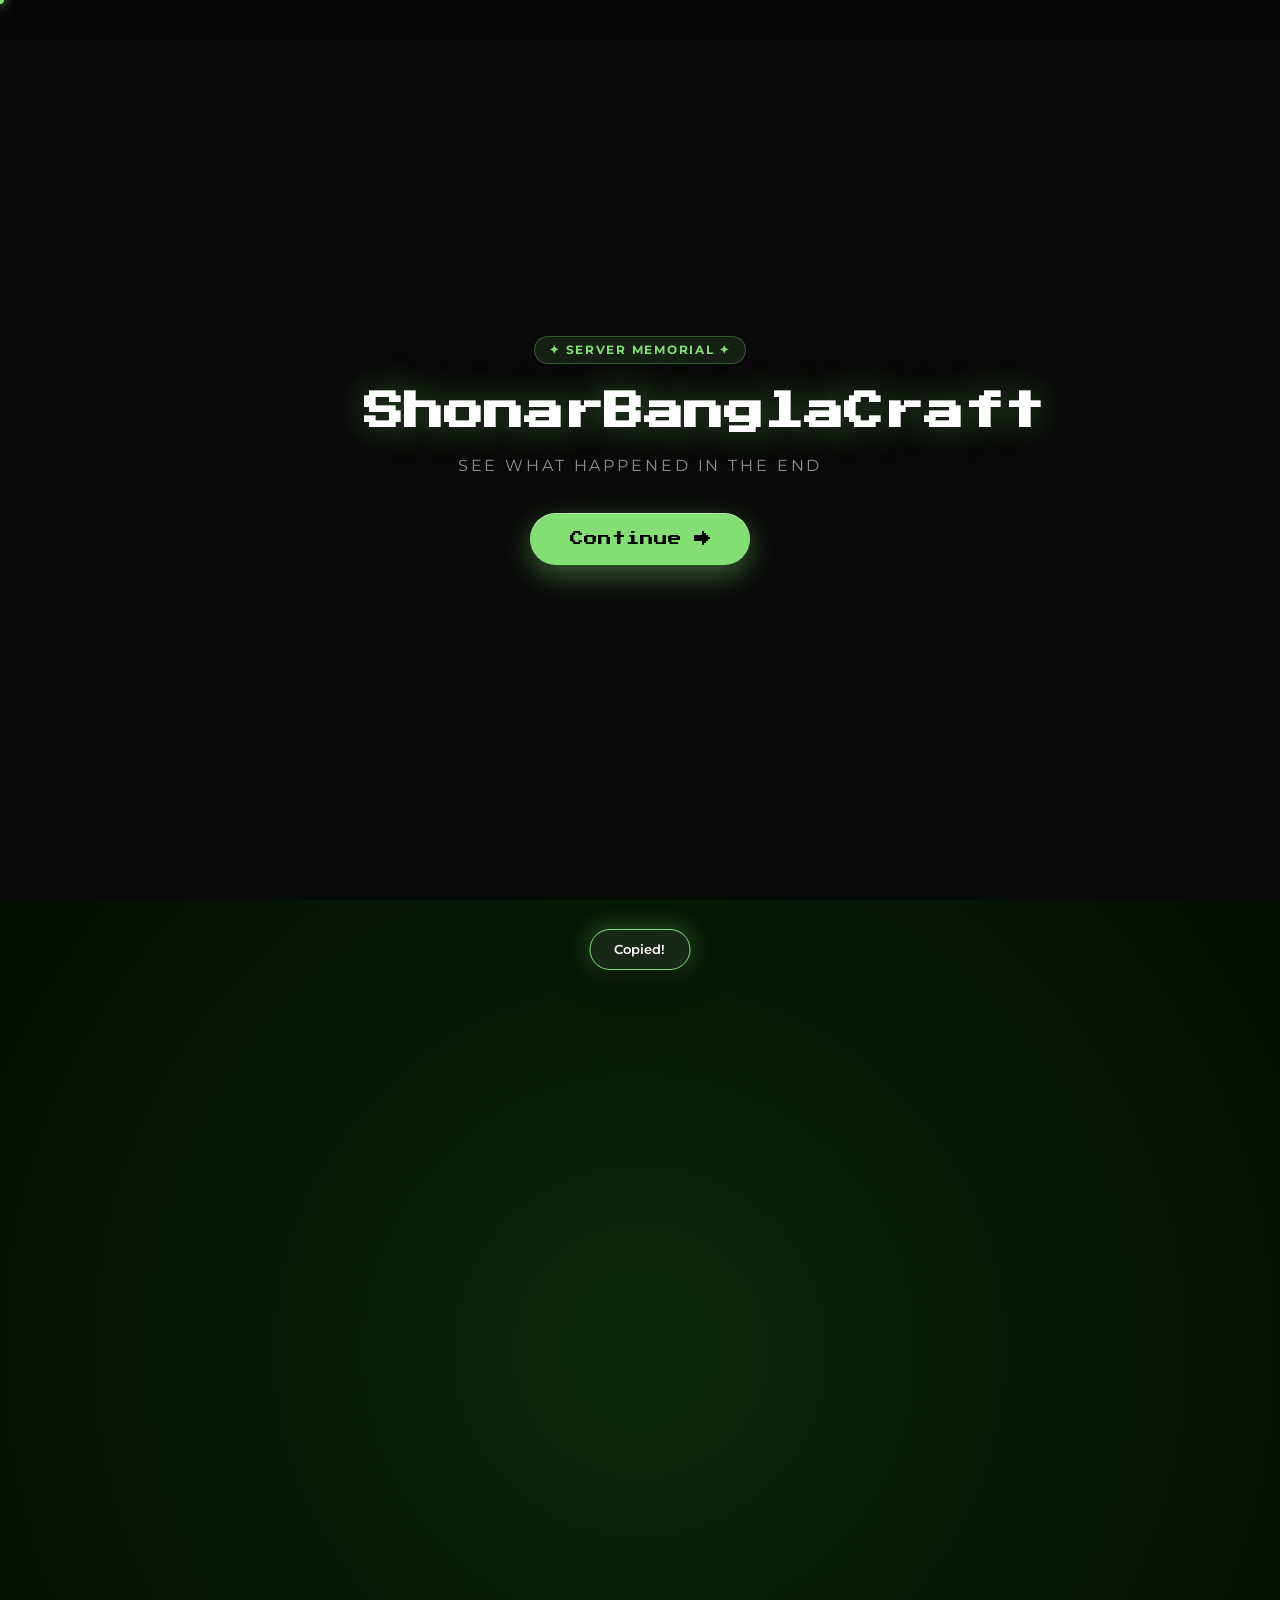
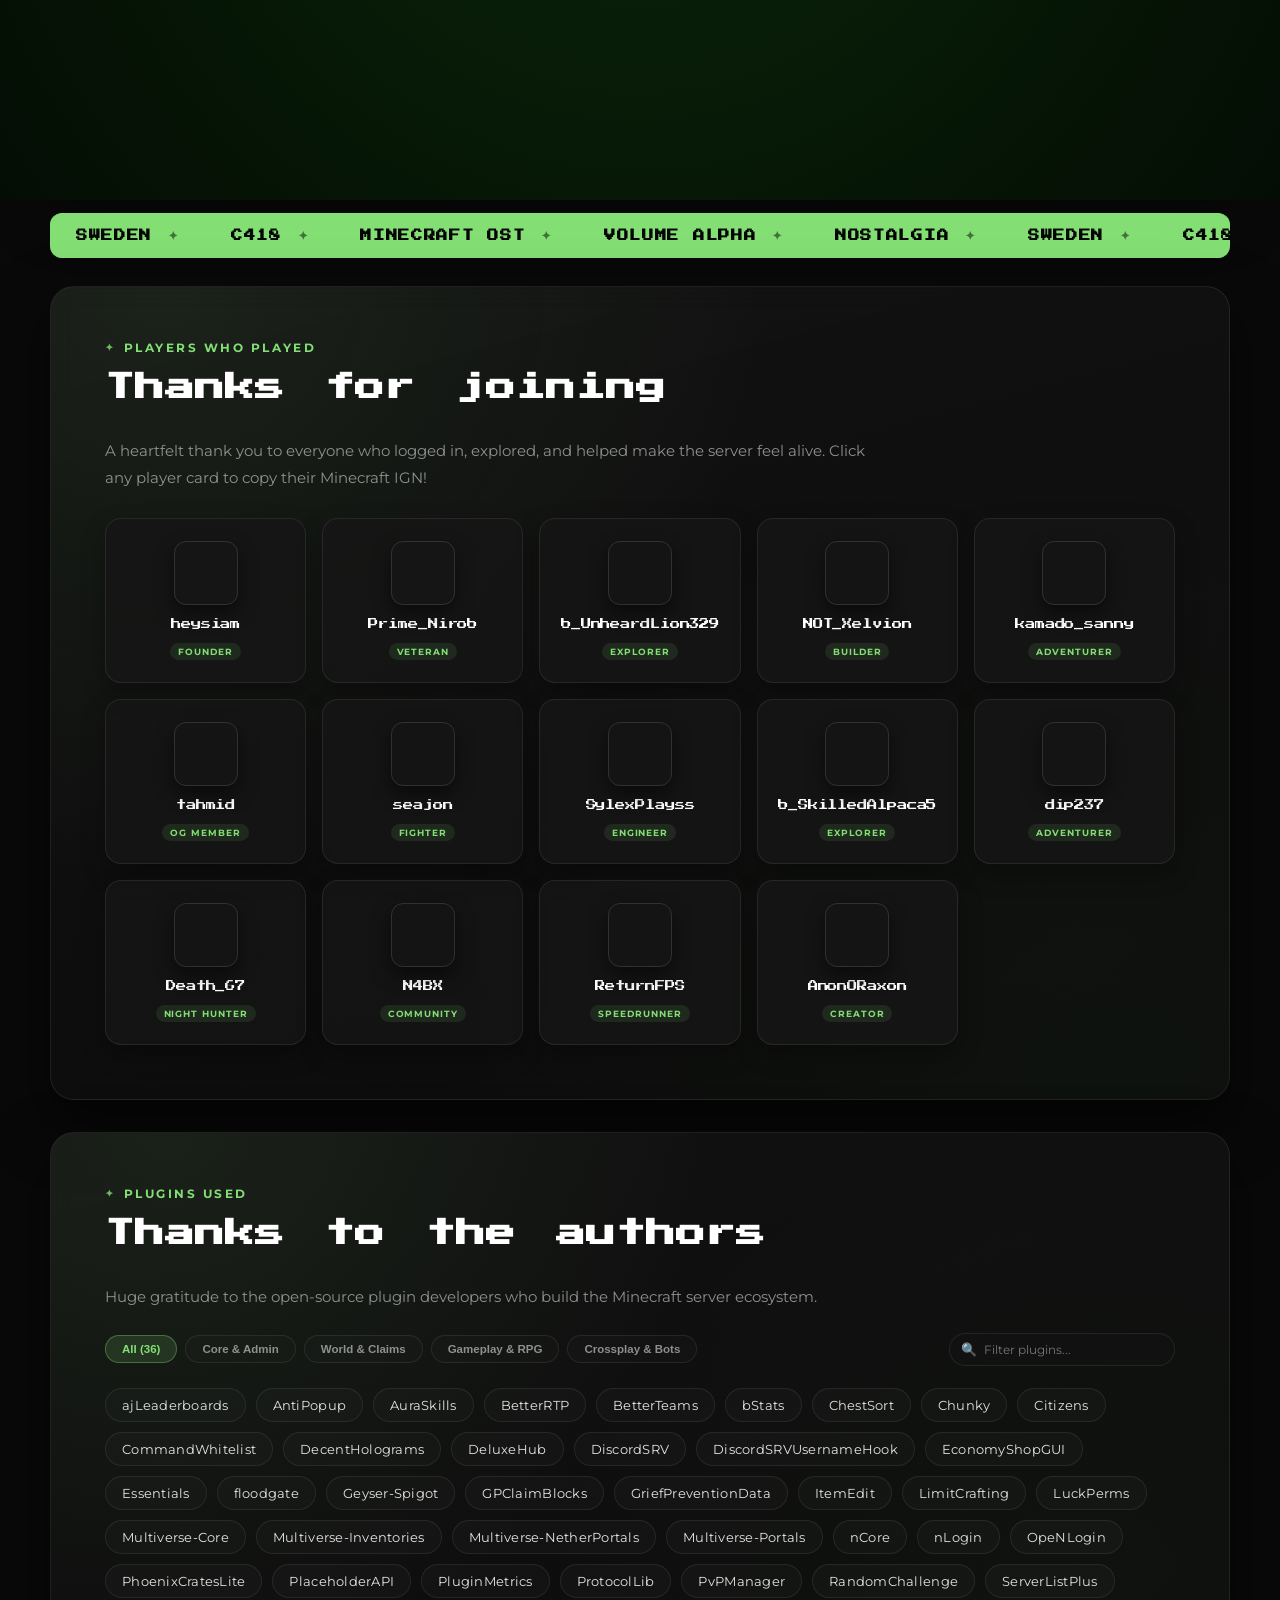
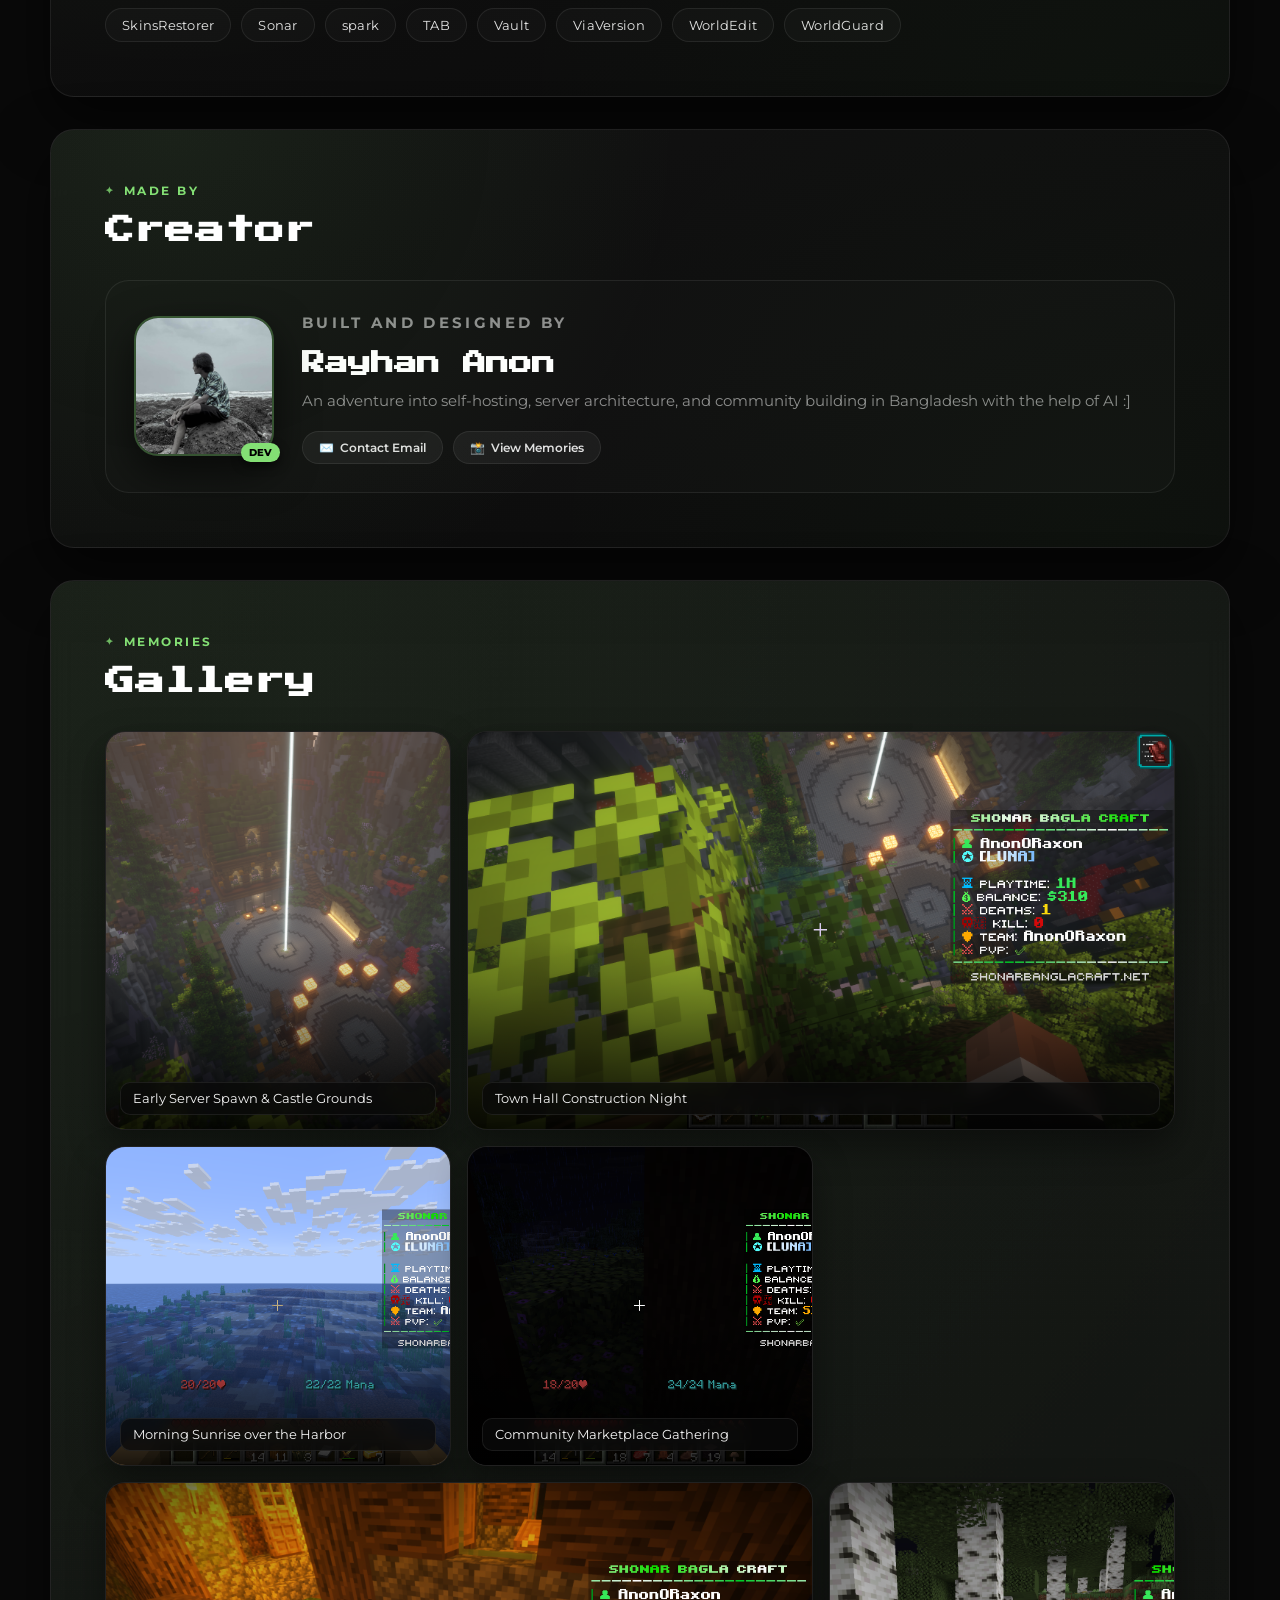
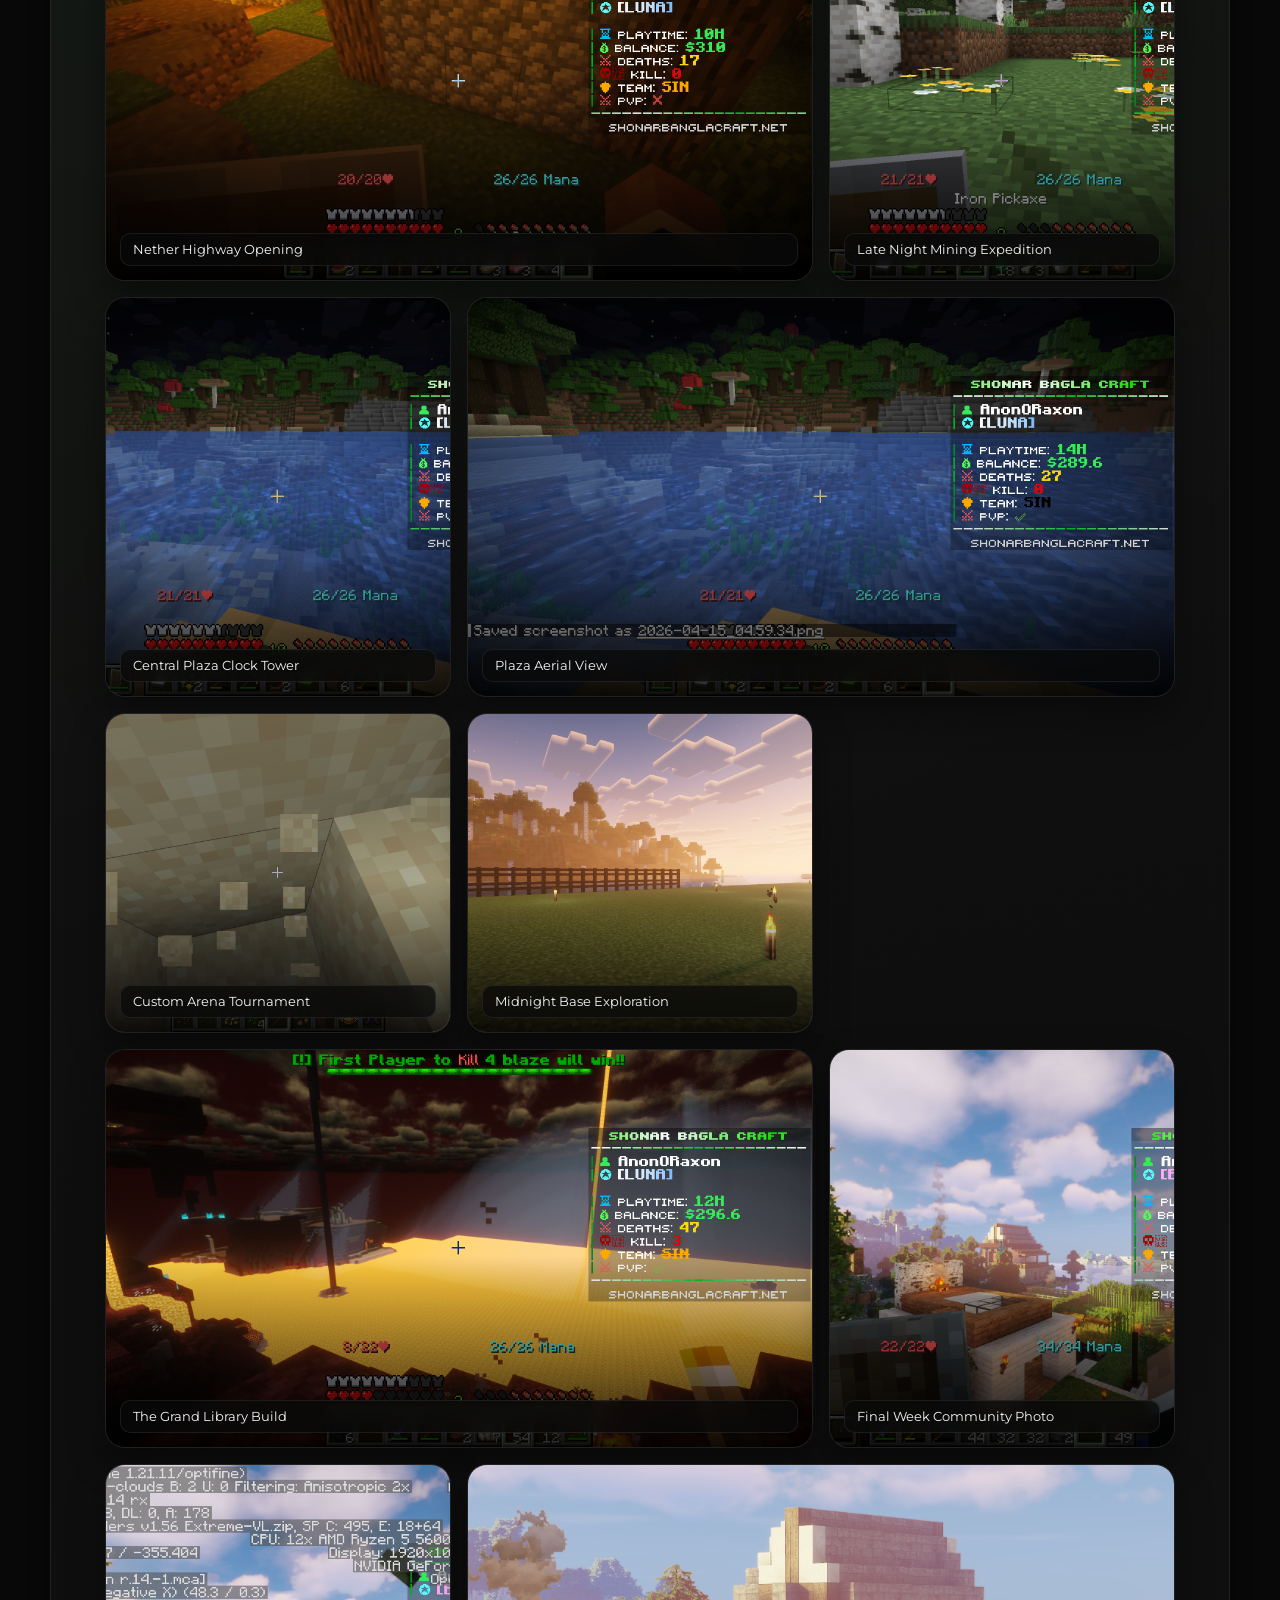
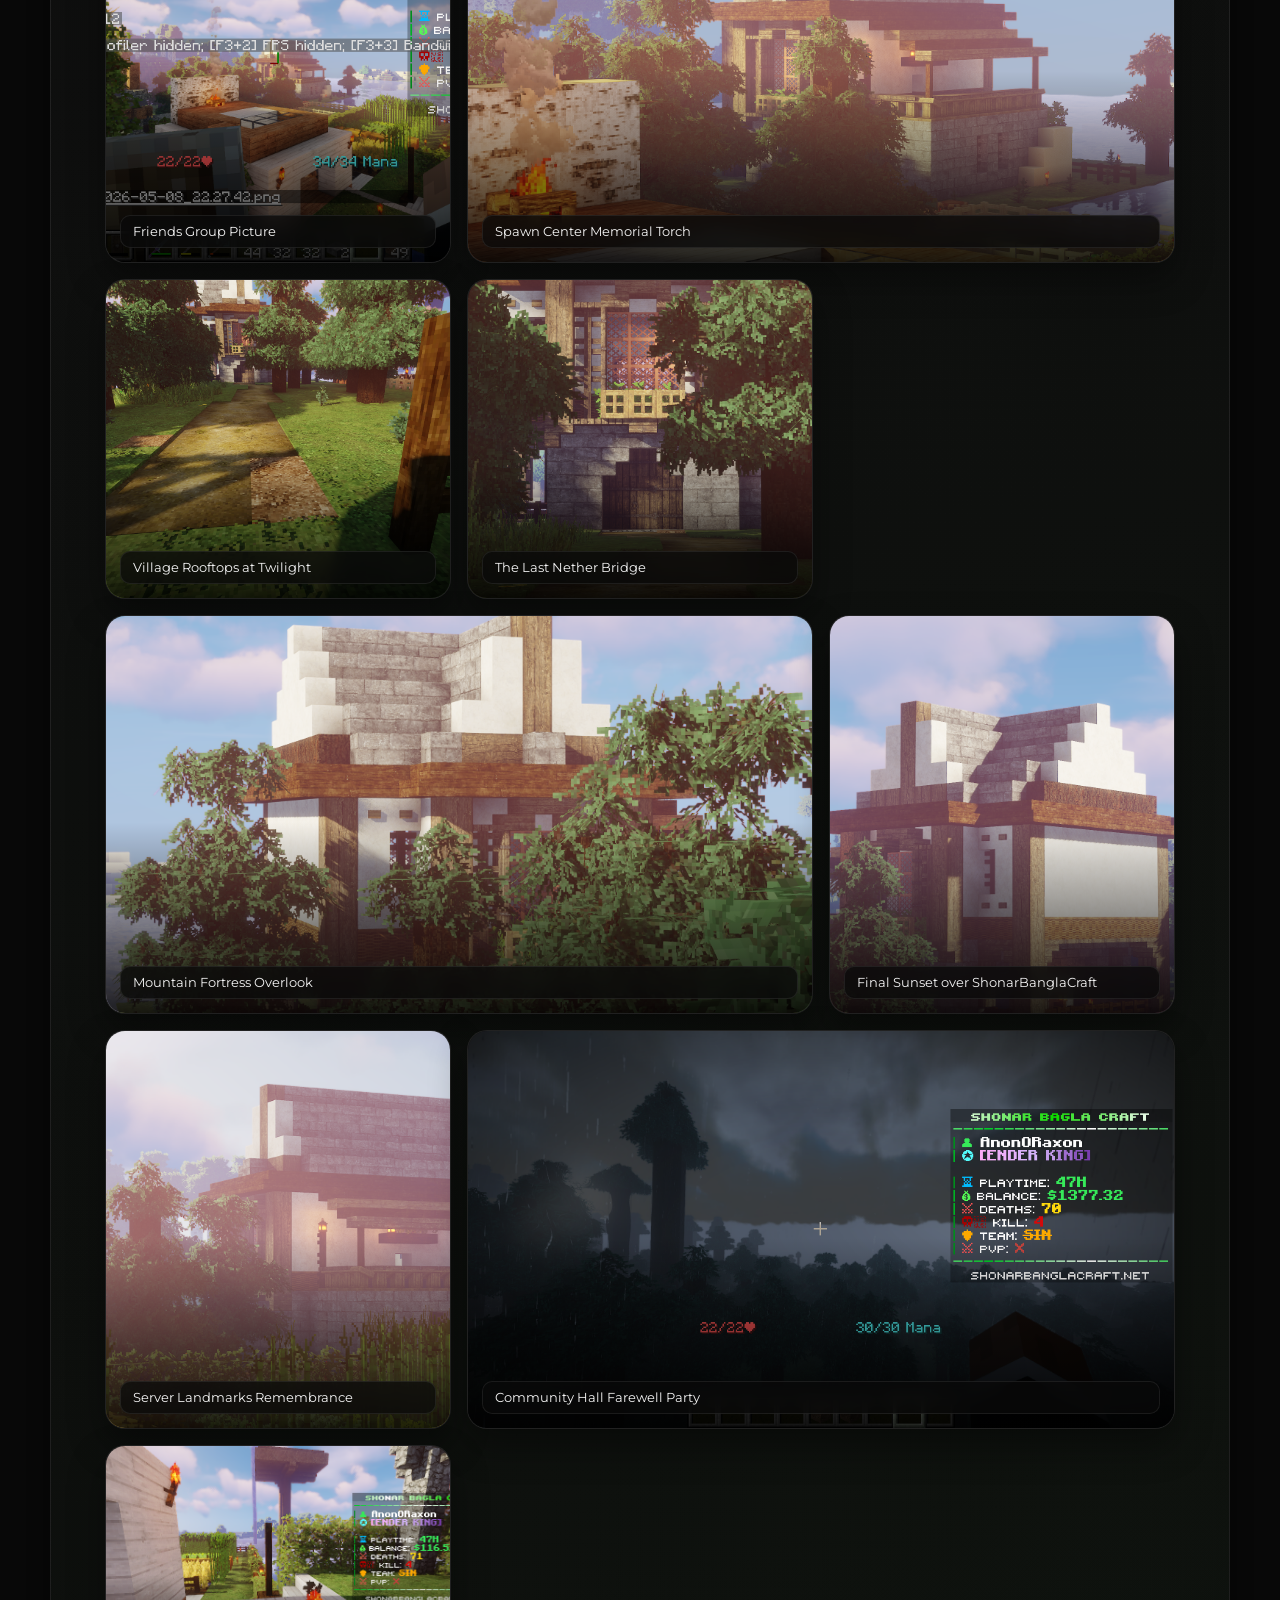
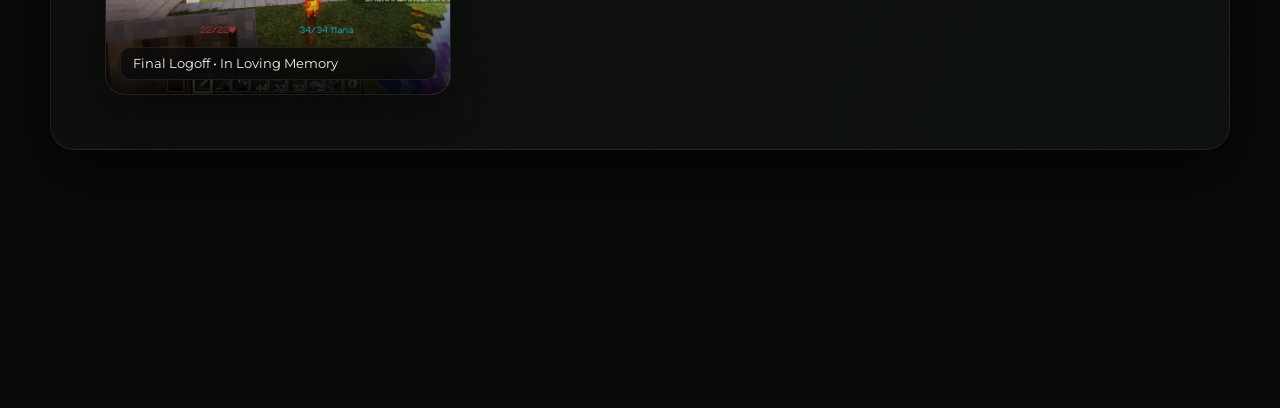
==== index.html @ da2fed81 "Add files via upload" ====
<!DOCTYPE html>
<html lang="en">

<head>
  <meta charset="UTF-8" />
  <meta name="viewport" content="width=device-width, initial-scale=1.0, viewport-fit=cover" />
  <meta name="description"
    content="ShonarBanglaCraft is a Minecraft server closing memorial page from Bangladesh, sharing the final note, community thanks, player roster, and server highlights." />
  <meta name="keywords"
    content="ShonarBanglaCraft, Minecraft server, Bangladesh, closing page, server note, Minecraft community, Minecraft Bangladesh, SBC" />
  <meta name="author" content="ShonarBanglaCraft" />
  <meta name="robots" content="index,follow,max-image-preview:large" />
  <meta name="application-name" content="ShonarBanglaCraft" />
  <meta name="apple-mobile-web-app-title" content="ShonarBanglaCraft" />
  <meta name="apple-mobile-web-app-capable" content="yes" />
  <meta name="apple-mobile-web-app-status-bar-style" content="black-translucent" />
  <meta name="theme-color" content="#090909" />
  <link rel="canonical" href="https://shonarbanglacraft.net/" />
  <link rel="icon" type="image/png" href="iamges/logo.png" />
  <link rel="apple-touch-icon" href="iamges/logo.png" />
  <meta property="og:locale" content="en_US" />
  <meta property="og:type" content="website" />
  <meta property="og:site_name" content="ShonarBanglaCraft" />
  <meta property="og:title" content="ShonarBanglaCraft | Server Closing Note" />
  <meta property="og:description"
    content="ShonarBanglaCraft is a Minecraft server closing memorial page from Bangladesh, sharing the final note, community thanks, and server highlights." />
  <meta property="og:url" content="https://shonarbanglacraft.net/" />
  <meta property="og:image" content="https://shonarbanglacraft.net/iamges/logo.png" />
  <meta property="og:image:alt" content="ShonarBanglaCraft logo" />
  <meta name="twitter:card" content="summary_large_image" />
  <meta name="twitter:title" content="ShonarBanglaCraft | Server Closing Note" />
  <meta name="twitter:description"
    content="ShonarBanglaCraft is a Minecraft server closing memorial page from Bangladesh, sharing the final note, community thanks, and server highlights." />
  <meta name="twitter:image" content="https://shonarbanglacraft.net/iamges/logo.png" />
  <title>ShonarBanglaCraft | Server Closing Note</title>

  <!-- Preconnect & Fonts -->
  <link rel="preconnect" href="https://fonts.googleapis.com" />
  <link rel="preconnect" href="https://fonts.gstatic.com" crossorigin />
  <link
    href="https://fonts.googleapis.com/css2?family=Montserrat:wght@400;500;600;700;800;900&family=Press+Start+2P&display=swap"
    rel="stylesheet" />

  <script type="application/ld+json">
    {
      "@context": "https://schema.org",
      "@type": "WebSite",
      "name": "ShonarBanglaCraft",
      "url": "https://shonarbanglacraft.net/",
      "description": "ShonarBanglaCraft is a Minecraft server closing page from Bangladesh, sharing the final note, community thanks, and server highlights.",
      "image": "https://shonarbanglacraft.net/iamges/logo.png",
      "publisher": {
        "@type": "Organization",
        "name": "ShonarBanglaCraft",
        "logo": {
          "@type": "ImageObject",
          "url": "https://shonarbanglacraft.net/iamges/logo.png"
        }
      }
    }
  </script>

  <style>
    /* ─── RESET & CSS VARIABLES ─────────────────────────── */
    *,
    *::before,
    *::after {
      box-sizing: border-box;
      margin: 0;
      padding: 0;
    }

    :root {
      --bg: #090909;
      --bg-alt: #0e0e0e;
      --panel: rgba(18, 18, 18, 0.88);
      --panel-hover: rgba(25, 25, 25, 0.94);
      --text: #f3f3f3;
      --text-dim: #cfcfcf;
      --muted: #8e8e8e;
      --accent: #83df74;
      --accent-dim: rgba(131, 223, 116, 0.15);
      --accent2: #53b84a;
      --accent-glow: rgba(131, 223, 116, 0.35);
      --warm: #f8c94a;
      --warm-glow: rgba(248, 201, 74, 0.25);
      --line: rgba(255, 255, 255, 0.08);
      --line-strong: rgba(131, 223, 116, 0.25);
      --shadow: 0 24px 60px rgba(0, 0, 0, 0.55);
      --shadow-glow: 0 0 35px rgba(131, 223, 116, 0.15);
      --radius-lg: 24px;
      --radius-md: 16px;
      --radius-sm: 10px;
    }

    html {
      scroll-behavior: smooth;
      -webkit-text-size-adjust: 100%;
      background: var(--bg);
      color: var(--text);
    }

    body {
      background: var(--bg);
      color: var(--text);
      font-family: "Montserrat", sans-serif;
      overflow-x: hidden;
      min-height: 100vh;
      min-height: 100dvh;
      -webkit-font-smoothing: antialiased;
      -moz-osx-font-smoothing: grayscale;
    }

    /* Hide standard scrollbars for a clean gaming UI */
    ::-webkit-scrollbar {
      width: 6px;
      height: 6px;
    }

    ::-webkit-scrollbar-track {
      background: #090909;
    }

    ::-webkit-scrollbar-thumb {
      background: rgba(131, 223, 116, 0.25);
      border-radius: 999px;
    }

    ::-webkit-scrollbar-thumb:hover {
      background: var(--accent);
    }

    @media (pointer: fine) {
      body {
        cursor: none;
      }
    }

    /* ─── CUSTOM MOUSE CURSOR ────────────────────────────── */
    #cursor,
    #cursor-ring {
      position: fixed;
      pointer-events: none;
      z-index: 99999;
      transform: translate(-50%, -50%);
      transition: width 0.2s cubic-bezier(0.16, 1, 0.3, 1), height 0.2s cubic-bezier(0.16, 1, 0.3, 1), border-color 0.2s ease, background 0.2s ease;
    }

    #cursor {
      width: 8px;
      height: 8px;
      background: var(--accent);
      border-radius: 50%;
      box-shadow: 0 0 12px var(--accent);
    }

    #cursor-ring {
      width: 32px;
      height: 32px;
      border: 1.5px solid rgba(131, 223, 116, 0.6);
      border-radius: 50%;
      background: rgba(131, 223, 116, 0.04);
    }

    @media (pointer: coarse),
    (hover: none) {

      #cursor,
      #cursor-ring {
        display: none !important;
      }

      body {
        cursor: auto !important;
      }
    }

    /* ─── INSTAGRAM / IN-APP BROWSER ALERT TOAST ──────────── */
    .iab-banner {
      position: fixed;
      top: 0;
      left: 0;
      right: 0;
      z-index: 10000;
      background: linear-gradient(90deg, rgba(20, 20, 20, 0.98), rgba(28, 40, 26, 0.98));
      border-bottom: 1px solid rgba(131, 223, 116, 0.3);
      padding: 10px 16px;
      display: flex;
      align-items: center;
      justify-content: space-between;
      gap: 12px;
      font-size: 0.78rem;
      color: #e5e5e5;
      box-shadow: 0 8px 24px rgba(0, 0, 0, 0.6);
      backdrop-filter: blur(12px);
      -webkit-backdrop-filter: blur(12px);
      transform: translateY(-100%);
      transition: transform 0.4s cubic-bezier(0.16, 1, 0.3, 1);
    }

    .iab-banner.is-active {
      transform: translateY(0);
    }

    .iab-text {
      display: flex;
      align-items: center;
      gap: 8px;
      line-height: 1.35;
    }

    .iab-text strong {
      color: var(--accent);
    }

    .iab-close {
      background: rgba(255, 255, 255, 0.1);
      border: none;
      color: #fff;
      font-size: 0.9rem;
      width: 26px;
      height: 26px;
      border-radius: 50%;
      cursor: pointer;
      display: flex;
      align-items: center;
      justify-content: center;
      flex-shrink: 0;
      transition: background 0.2s ease;
    }

    .iab-close:hover {
      background: rgba(131, 223, 116, 0.3);
      color: var(--accent);
    }

    /* ─── ENTER SCREEN ──────────────────────────────────── */
    .enter-screen {
      position: fixed;
      inset: 0;
      z-index: 9990;
      background: #090909;
      display: flex;
      align-items: center;
      justify-content: center;
      transition: opacity 0.6s cubic-bezier(0.16, 1, 0.3, 1), visibility 0.6s ease;
      touch-action: pan-y;
    }

    .enter-screen.hidden {
      opacity: 0;
      visibility: hidden;
      pointer-events: none;
    }

    .enter-content {
      text-align: center;
      padding: 24px;
      max-width: 600px;
      animation: floatEnter 6s ease-in-out infinite;
    }

    @keyframes floatEnter {

      0%,
      100% {
        transform: translateY(0);
      }

      50% {
        transform: translateY(-10px);
      }
    }

    .enter-badge {
      display: inline-flex;
      align-items: center;
      gap: 8px;
      padding: 6px 14px;
      border-radius: 999px;
      background: rgba(131, 223, 116, 0.1);
      border: 1px solid rgba(131, 223, 116, 0.3);
      color: var(--accent);
      font-size: 0.72rem;
      font-weight: 700;
      letter-spacing: 0.15em;
      text-transform: uppercase;
      margin-bottom: 20px;
    }

    .enter-title {
      font-family: "Press Start 2P", monospace;
      font-size: clamp(1.3rem, 4vw, 2.5rem);
      color: #fff;
      margin-bottom: 16px;
      text-shadow: 0 0 35px rgba(131, 223, 116, 0.4);
      line-height: 1.4;
    }

    .enter-subtitle {
      font-size: clamp(0.85rem, 2vw, 1rem);
      letter-spacing: 0.18em;
      text-transform: uppercase;
      color: var(--muted);
      margin-bottom: 38px;
    }

    .enter-btn {
      display: inline-flex;
      align-items: center;
      justify-content: center;
      gap: 12px;
      padding: 18px 40px;
      font-family: "Press Start 2P", monospace;
      font-size: 0.85rem;
      color: #000;
      background: var(--accent);
      border: none;
      border-radius: 999px;
      cursor: pointer;
      box-shadow: 0 10px 30px rgba(131, 223, 116, 0.4), inset 0 1px 0 rgba(255, 255, 255, 0.4);
      transition: transform 0.2s cubic-bezier(0.16, 1, 0.3, 1), box-shadow 0.2s ease, background 0.2s ease;
      touch-action: manipulation;
      -webkit-tap-highlight-color: transparent;
      user-select: none;
    }

    .enter-btn:hover,
    .enter-btn:focus-visible {
      transform: translateY(-4px) scale(1.04);
      background: #99ff8a;
      box-shadow: 0 18px 45px rgba(131, 223, 116, 0.6);
      outline: none;
    }

    .enter-btn:active {
      transform: translateY(-1px) scale(0.98);
    }

    .enter-btn-icon {
      font-size: 1rem;
      transition: transform 0.2s ease;
    }

    .enter-btn:hover .enter-btn-icon {
      transform: translateX(4px);
    }

    /* ─── AMBIENT BACKGROUND CANVAS ───────────────────────── */
    #bloodCanvas {
      position: fixed;
      inset: 0;
      width: 100%;
      height: 100%;
      pointer-events: none;
      z-index: 0;
      opacity: 0.85;
      will-change: transform;
    }

    /* Grain Overlay */
    #grain {
      position: fixed;
      inset: 0;
      pointer-events: none;
      z-index: 1;
      opacity: 0.035;
      background-image: url("data:image/svg+xml,%3Csvg viewBox='0 0 200 200' xmlns='http://www.w3.org/2000/svg'%3E%3Cfilter id='noiseFilter'%3E%3CfeTurbulence type='fractalNoise' baseFrequency='0.8' numOctaves='3' stitchTiles='stitch'/%3E%3C/filter%3E%3Crect width='100%25' height='100%25' filter='url(%23noiseFilter)'/%3E%3C/svg%3E");
    }

    /* Ambient Glowing Orbs */
    .ambient {
      position: fixed;
      border-radius: 50%;
      pointer-events: none;
      z-index: 0;
      filter: blur(90px);
      opacity: 0.55;
    }

    .ambient-one {
      width: clamp(300px, 40vw, 550px);
      height: clamp(300px, 40vw, 550px);
      top: -100px;
      left: -100px;
      background: radial-gradient(circle, rgba(131, 223, 116, 0.16), transparent 70%);
      animation: orbFloat1 22s ease-in-out infinite alternate;
    }

    .ambient-two {
      width: clamp(350px, 45vw, 600px);
      height: clamp(350px, 45vw, 600px);
      bottom: -120px;
      right: -120px;
      background: radial-gradient(circle, rgba(83, 184, 74, 0.12), transparent 70%);
      animation: orbFloat2 26s ease-in-out infinite alternate;
    }

    @keyframes orbFloat1 {
      from {
        transform: translate(0, 0) scale(1);
      }

      to {
        transform: translate(50px, 70px) scale(1.15);
      }
    }

    @keyframes orbFloat2 {
      from {
        transform: translate(0, 0) scale(1);
      }

      to {
        transform: translate(-60px, -80px) scale(1.2);
      }
    }

    /* ─── NAVIGATION BAR ────────────────────────────────── */
    .top-nav {
      position: fixed;
      inset: 0 0 auto 0;
      z-index: 900;
      background: rgba(10, 10, 10, 0.75);
      border-bottom: 1px solid var(--line);
      box-shadow: 0 10px 30px rgba(0, 0, 0, 0.45);
      backdrop-filter: blur(16px);
      -webkit-backdrop-filter: blur(16px);
      transition: background 0.3s ease, border-color 0.3s ease;
    }

    .top-nav.scrolled {
      background: rgba(8, 8, 8, 0.92);
      border-bottom-color: rgba(131, 223, 116, 0.2);
    }

    .nav-inner {
      display: flex;
      justify-content: space-between;
      align-items: center;
      max-width: 1200px;
      margin: 0 auto;
      padding: 12px 24px;
    }

    .nav-brand {
      display: flex;
      align-items: center;
      gap: 10px;
      text-decoration: none;
      color: #fff;
      font-family: "Press Start 2P", monospace;
      font-size: 0.8rem;
      letter-spacing: -0.02em;
    }

    .nav-brand-icon {
      width: 26px;
      height: 26px;
      border-radius: 6px;
      object-fit: cover;
      box-shadow: 0 0 10px rgba(131, 223, 116, 0.4);
    }

    .nav-brand span {
      color: var(--accent);
    }

    .nav-links {
      display: flex;
      list-style: none;
      gap: 6px;
      align-items: center;
    }

    .nav-links a {
      display: inline-block;
      padding: 8px 14px;
      color: var(--muted);
      text-decoration: none;
      font-size: 0.72rem;
      letter-spacing: 0.08em;
      text-transform: uppercase;
      font-weight: 600;
      border-radius: 8px;
      transition: color 0.2s, background 0.2s;
    }

    .nav-links a:hover,
    .nav-links a.active {
      color: #fff;
      background: rgba(131, 223, 116, 0.12);
    }

    .nav-progress {
      position: absolute;
      left: 0;
      right: 0;
      bottom: 0;
      height: 2px;
      background: rgba(255, 255, 255, 0.04);
    }

    .nav-progress-fill {
      width: 0%;
      height: 100%;
      background: linear-gradient(90deg, var(--accent), var(--accent2));
      transition: width 80ms linear;
    }

    /* ─── SCROLL TO TOP & AUTOSCROLL FLOATING CONTROLS ───── */
    .floating-actions {
      position: fixed;
      bottom: 24px;
      right: 24px;
      z-index: 850;
      display: flex;
      flex-direction: column;
      gap: 10px;
      align-items: flex-end;
    }

    #autoScrollBtn {
      display: inline-flex;
      align-items: center;
      gap: 8px;
      padding: 10px 18px;
      border-radius: 999px;
      border: 1px solid var(--line-strong);
      background: rgba(16, 16, 16, 0.88);
      color: var(--text);
      font-size: 0.75rem;
      font-weight: 700;
      letter-spacing: 0.08em;
      text-transform: uppercase;
      cursor: pointer;
      backdrop-filter: blur(10px);
      box-shadow: 0 10px 24px rgba(0, 0, 0, 0.45);
      transition: all 0.25s ease;
    }

    #autoScrollBtn:hover {
      background: rgba(25, 25, 25, 0.95);
      border-color: var(--accent);
      color: var(--accent);
      transform: translateY(-2px);
    }

    #autoScrollBtn.is-active {
      background: var(--accent);
      color: #000;
      border-color: var(--accent);
      box-shadow: 0 0 25px rgba(131, 223, 116, 0.5);
    }

    #autoScrollBtn .btn-pulse {
      width: 8px;
      height: 8px;
      border-radius: 50%;
      background: var(--accent);
      display: inline-block;
    }

    #autoScrollBtn.is-active .btn-pulse {
      background: #000;
      animation: pulseGreen 1.2s infinite;
    }

    @keyframes pulseGreen {

      0%,
      100% {
        opacity: 1;
        transform: scale(1);
      }

      50% {
        opacity: 0.4;
        transform: scale(1.3);
      }
    }

    #scrollTop {
      width: 44px;
      height: 44px;
      border-radius: 50%;
      border: 1px solid var(--line-strong);
      background: rgba(16, 16, 16, 0.88);
      color: var(--accent);
      font-size: 1.1rem;
      cursor: pointer;
      display: flex;
      align-items: center;
      justify-content: center;
      backdrop-filter: blur(10px);
      box-shadow: 0 10px 24px rgba(0, 0, 0, 0.45);
      opacity: 0;
      visibility: hidden;
      transform: translateY(12px);
      transition: all 0.25s ease;
    }

    #scrollTop.visible {
      opacity: 1;
      visibility: visible;
      transform: translateY(0);
    }

    #scrollTop:hover {
      background: var(--accent);
      color: #000;
      transform: translateY(-3px);
      box-shadow: 0 14px 30px rgba(131, 223, 116, 0.4);
    }

    /* ─── PAGE SHELL ────────────────────────────────────── */
    .page-shell {
      position: relative;
      z-index: 2;
      width: min(1180px, calc(100% - 36px));
      margin: 0 auto;
      padding-top: calc(72px + 28px);
      padding-bottom: 90px;
    }

    /* ─── SECTION CARDS (THEME PRESERVED) ───────────────── */
    .section-card {
      position: relative;
      padding: clamp(28px, 4.5vw, 54px);
      margin: 0 0 32px;
      border: 1px solid var(--line);
      border-radius: var(--radius-lg);
      background: linear-gradient(165deg, rgba(20, 20, 20, 0.88), rgba(12, 12, 12, 0.94));
      box-shadow: var(--shadow);
      backdrop-filter: blur(14px);
      -webkit-backdrop-filter: blur(14px);
      overflow: hidden;
      transition: border-color 0.3s ease, box-shadow 0.3s ease, transform 0.15s ease;
    }

    .section-card::before {
      content: "";
      position: absolute;
      inset: 0;
      background: radial-gradient(circle at 10% 0%, rgba(131, 223, 116, 0.08), transparent 45%),
        radial-gradient(circle at 90% 100%, rgba(83, 184, 74, 0.04), transparent 50%);
      pointer-events: none;
    }

    .section-card:hover {
      border-color: rgba(131, 223, 116, 0.22);
      box-shadow: 0 30px 70px rgba(0, 0, 0, 0.65), 0 0 30px rgba(131, 223, 116, 0.08);
    }

    /* Reveal animations on scroll */
    .reveal {
      opacity: 0;
      transform: translateY(30px);
      transition: opacity 0.8s cubic-bezier(0.16, 1, 0.3, 1), transform 0.8s cubic-bezier(0.16, 1, 0.3, 1);
    }

    .reveal.is-visible {
      opacity: 1;
      transform: translateY(0);
    }

    /* Section Headings */
    .section-head {
      margin-bottom: 28px;
    }

    .section-label {
      font-size: 0.72rem;
      letter-spacing: 0.22em;
      text-transform: uppercase;
      color: var(--accent);
      font-weight: 700;
      margin-bottom: 10px;
      display: flex;
      align-items: center;
      gap: 8px;
    }

    .section-label::before {
      content: "✦";
      font-size: 0.65rem;
      opacity: 0.8;
    }

    .section-head h2 {
      font-family: "Press Start 2P", monospace;
      font-size: clamp(1.1rem, 2.4vw, 1.85rem);
      line-height: 1.5;
      color: #fff;
    }

    /* ─── FIXED SPLIT HEADINGS (NO VERTICAL LETTER BREAKS) ─ */
    .split-heading {
      display: block;
      word-wrap: break-word;
    }

    .split-heading .word {
      display: inline-block;
      white-space: nowrap;
      margin-right: 0.35em;
    }

    .split-heading .char {
      display: inline-block;
      opacity: 0;
      transform: translateY(20px);
      transition: opacity 0.4s ease, transform 0.5s cubic-bezier(0.2, 0.9, 0.3, 1);
    }

    .is-visible .split-heading .char {
      opacity: 1;
      transform: translateY(0);
    }

    /* ─── HERO SECTION ──────────────────────────────────── */
    #home {
      min-height: 85vh;
      display: flex;
      flex-direction: column;
      align-items: center;
      justify-content: center;
      text-align: center;
      padding: clamp(60px, 8vw, 100px) clamp(20px, 4vw, 60px);
      margin-bottom: 32px;
      overflow: hidden;
    }

    .hero-bg-text {
      position: absolute;
      inset: 0;
      display: flex;
      align-items: center;
      justify-content: center;
      overflow: hidden;
      pointer-events: none;
      z-index: 0;
    }

    .hero-bg-text span {
      font-family: "Press Start 2P", monospace;
      font-size: clamp(90px, 20vw, 240px);
      color: transparent;
      -webkit-text-stroke: 1px rgba(131, 223, 116, 0.06);
      white-space: nowrap;
      user-select: none;
    }

    .hero-content {
      position: relative;
      z-index: 1;
      max-width: 900px;
      margin: 0 auto;
    }

    .server-status-pill {
      display: inline-flex;
      align-items: center;
      gap: 8px;
      padding: 7px 18px;
      border-radius: 999px;
      background: rgba(131, 223, 116, 0.08);
      border: 1px solid rgba(131, 223, 116, 0.25);
      color: var(--accent);
      font-size: 0.72rem;
      font-weight: 700;
      letter-spacing: 0.12em;
      text-transform: uppercase;
      margin-bottom: 24px;
      box-shadow: 0 4px 18px rgba(0, 0, 0, 0.3);
    }

    .status-dot {
      width: 8px;
      height: 8px;
      border-radius: 50%;
      background: #f8c94a;
      box-shadow: 0 0 10px #f8c94a;
    }

    .logo-wrap {
      display: inline-flex;
      align-items: center;
      justify-content: center;
      width: clamp(140px, 18vw, 200px);
      height: clamp(140px, 18vw, 200px);
      margin-bottom: 28px;
      border-radius: 32px;
      border: 1px solid var(--line-strong);
      background: radial-gradient(circle at 50% 35%, rgba(131, 223, 116, 0.12), rgba(0, 0, 0, 0.6));
      box-shadow: 0 25px 60px rgba(0, 0, 0, 0.7), 0 0 35px rgba(131, 223, 116, 0.2);
      animation: float 6s ease-in-out infinite;
    }

    @keyframes float {

      0%,
      100% {
        transform: translateY(0px);
      }

      50% {
        transform: translateY(-12px);
      }
    }

    .server-logo {
      width: 82%;
      height: auto;
      object-fit: contain;
      filter: drop-shadow(0 15px 30px rgba(0, 0, 0, 0.65));
    }

    .hero h1 {
      font-family: "Press Start 2P", monospace;
      font-size: clamp(1.2rem, 3.2vw, 2.5rem);
      line-height: 1.6;
      margin-bottom: 28px;
      color: #fff;
    }

    .accent-word {
      display: inline-block;
      padding: 0.08em 0.35em 0.16em;
      border-radius: 999px;
      color: #fff;
      background: linear-gradient(180deg, #ff9a1c, #d96b00);
      box-shadow: 0 0 0 1px rgba(255, 255, 255, 0.12), 0 14px 30px rgba(217, 107, 0, 0.35);
    }

    .closing-copy {
      max-width: 840px;
      margin: 0 auto 18px;
      color: var(--muted);
      font-size: clamp(0.95rem, 1.6vw, 1.12rem);
      line-height: 1.95;
    }

    .closing-emphasis {
      color: #f0f0f0;
      font-weight: 600;
      font-size: clamp(1rem, 1.7vw, 1.18rem);
    }

    /* ─── MILESTONE STATS ───────────────────────────────── */
    .stat-row {
      display: grid;
      grid-template-columns: repeat(4, 1fr);
      gap: 18px;
      margin-top: 36px;
      width: 100%;
    }

    .stat-item {
      display: flex;
      flex-direction: column;
      align-items: center;
      gap: 6px;
      padding: 18px 14px;
      border-radius: var(--radius-md);
      background: rgba(24, 24, 24, 0.75);
      border: 1px solid var(--line);
      box-shadow: 0 10px 24px rgba(0, 0, 0, 0.35);
      transition: transform 0.25s ease, border-color 0.25s ease;
    }

    .stat-item:hover {
      transform: translateY(-4px);
      border-color: rgba(131, 223, 116, 0.35);
      background: rgba(28, 28, 28, 0.9);
    }

    .stat-icon {
      font-size: 1.3rem;
      margin-bottom: 2px;
    }

    .stat-number {
      font-family: "Press Start 2P", monospace;
      font-size: clamp(1.4rem, 2.5vw, 2.2rem);
      color: var(--accent);
      line-height: 1.1;
      display: flex;
      align-items: baseline;
      gap: 2px;
    }

    .stat-plus {
      font-size: 0.9rem;
      color: var(--warm);
    }

    .stat-label {
      font-size: 0.72rem;
      color: var(--muted);
      letter-spacing: 0.08em;
      text-transform: uppercase;
      font-weight: 600;
      text-align: center;
    }

    /* ─── MARQUEE ───────────────────────────────────────── */
    .marquee-strip {
      position: relative;
      overflow: hidden;
      padding: 14px 0;
      margin: 12px 0 28px;
      border-top: 1px solid var(--line);
      border-bottom: 1px solid var(--line);
      border-radius: 12px;
      background: rgba(12, 12, 12, 0.7);
    }

    .marquee-strip.invert {
      background: var(--accent);
      border-color: var(--accent);
    }

    .marquee-track {
      display: flex;
      gap: 0;
      width: max-content;
      animation: marquee-scroll 28s linear infinite;
    }

    .marquee-strip.reverse .marquee-track {
      animation-direction: reverse;
    }

    @keyframes marquee-scroll {
      from {
        transform: translateX(0);
      }

      to {
        transform: translateX(-50%);
      }
    }

    .marquee-item {
      display: inline-flex;
      align-items: center;
      gap: 16px;
      padding: 0 26px;
      font-family: "Press Start 2P", monospace;
      font-size: 0.72rem;
      letter-spacing: 0.06em;
      text-transform: uppercase;
      color: var(--muted);
      white-space: nowrap;
    }

    .marquee-strip.invert .marquee-item {
      color: #050505;
      font-weight: 700;
    }

    .marquee-item::after {
      content: "✦";
      opacity: 0.5;
    }

    /* ─── MUSIC PLAYER ──────────────────────────────────── */
    .music-panel {
      position: relative;
    }

    .music-player {
      display: flex;
      align-items: center;
      gap: 32px;
      padding: 28px;
      border-radius: var(--radius-lg);
      background: linear-gradient(180deg, rgba(16, 16, 16, 0.95), rgba(24, 24, 24, 0.85));
      border: 1px solid var(--line-strong);
      box-shadow: 0 20px 50px rgba(0, 0, 0, 0.5);
    }

    .music-art-wrap {
      position: relative;
      width: clamp(120px, 16vw, 160px);
      height: clamp(120px, 16vw, 160px);
      flex-shrink: 0;
    }

    .music-art {
      width: 100%;
      height: 100%;
      border-radius: 50%;
      overflow: hidden;
      border: 3px solid rgba(131, 223, 116, 0.4);
      box-shadow: 0 10px 30px rgba(0, 0, 0, 0.7), 0 0 25px rgba(131, 223, 116, 0.2);
      animation: rotateVinyl 20s linear infinite;
      animation-play-state: paused;
    }

    .music-player.is-playing .music-art {
      animation-play-state: running;
    }

    @keyframes rotateVinyl {
      from {
        transform: rotate(0deg);
      }

      to {
        transform: rotate(360deg);
      }
    }

    .music-artwork {
      width: 100%;
      height: 100%;
      object-fit: cover;
    }

    .music-copy {
      flex: 1;
      display: flex;
      flex-direction: column;
      gap: 14px;
      min-width: 0;
    }

    .music-meta {
      display: flex;
      flex-direction: column;
      gap: 6px;
    }

    .music-tag {
      font-size: 0.68rem;
      letter-spacing: 0.15em;
      text-transform: uppercase;
      color: var(--accent);
      font-weight: 700;
    }

    .music-title {
      font-family: "Press Start 2P", monospace;
      font-size: clamp(0.95rem, 2vw, 1.4rem);
      color: #fff;
      line-height: 1.4;
      white-space: nowrap;
      overflow: hidden;
      text-overflow: ellipsis;
    }

    /* Equalizer Bars */
    .music-visualizer {
      display: flex;
      align-items: flex-end;
      gap: 4px;
      height: 24px;
      padding-top: 4px;
    }

    .music-visualizer span {
      width: 4px;
      height: 6px;
      border-radius: 2px;
      background: var(--accent);
      transition: height 0.15s ease;
    }

    .music-player.is-playing .music-visualizer span:nth-child(1) {
      animation: eqBar 0.8s ease-in-out infinite alternate;
    }

    .music-player.is-playing .music-visualizer span:nth-child(2) {
      animation: eqBar 1.1s ease-in-out 0.2s infinite alternate;
    }

    .music-player.is-playing .music-visualizer span:nth-child(3) {
      animation: eqBar 0.7s ease-in-out 0.4s infinite alternate;
    }

    .music-player.is-playing .music-visualizer span:nth-child(4) {
      animation: eqBar 1.3s ease-in-out 0.1s infinite alternate;
    }

    .music-player.is-playing .music-visualizer span:nth-child(5) {
      animation: eqBar 0.9s ease-in-out 0.3s infinite alternate;
    }

    @keyframes eqBar {
      0% {
        height: 4px;
        opacity: 0.4;
      }

      100% {
        height: 22px;
        opacity: 1;
      }
    }

    /* Music Progress & Controls */
    .music-scrubber {
      width: 100%;
      display: flex;
      flex-direction: column;
      gap: 6px;
    }

    .scrubber-bar {
      width: 100%;
      height: 6px;
      background: rgba(255, 255, 255, 0.1);
      border-radius: 999px;
      cursor: pointer;
      position: relative;
      overflow: hidden;
    }

    .scrubber-fill {
      width: 0%;
      height: 100%;
      background: linear-gradient(90deg, var(--accent), var(--accent2));
      border-radius: 999px;
      transition: width 0.1s linear;
    }

    .scrubber-time {
      display: flex;
      justify-content: space-between;
      font-size: 0.72rem;
      color: var(--muted);
      font-family: monospace;
    }

    .music-controls-row {
      display: flex;
      align-items: center;
      gap: 16px;
      flex-wrap: wrap;
    }

    .music-button {
      padding: 12px 28px;
      border-radius: 999px;
      background: var(--accent);
      color: #000;
      border: none;
      font-family: "Press Start 2P", monospace;
      font-size: 0.75rem;
      cursor: pointer;
      display: inline-flex;
      align-items: center;
      gap: 8px;
      box-shadow: 0 8px 24px rgba(131, 223, 116, 0.35);
      transition: all 0.2s ease;
    }

    .music-button:hover {
      transform: translateY(-2px);
      background: #99ff8a;
      box-shadow: 0 12px 30px rgba(131, 223, 116, 0.5);
    }

    .volume-control {
      display: flex;
      align-items: center;
      gap: 8px;
      color: var(--muted);
      font-size: 0.85rem;
    }

    .volume-control input[type="range"] {
      -webkit-appearance: none;
      appearance: none;
      width: 90px;
      height: 5px;
      background: rgba(255, 255, 255, 0.15);
      border-radius: 999px;
      outline: none;
    }

    .volume-control input[type="range"]::-webkit-slider-thumb {
      -webkit-appearance: none;
      appearance: none;
      width: 14px;
      height: 14px;
      border-radius: 50%;
      background: var(--accent);
      cursor: pointer;
      box-shadow: 0 0 8px var(--accent);
    }

    /* ─── PLAYERS ROSTER ────────────────────────────────── */
    .players-note {
      color: var(--muted);
      font-size: 0.95rem;
      line-height: 1.8;
      margin-bottom: 26px;
      max-width: 760px;
    }

    .players-grid {
      display: grid;
      grid-template-columns: repeat(auto-fill, minmax(170px, 1fr));
      gap: 16px;
    }

    .player-card {
      position: relative;
      display: flex;
      flex-direction: column;
      align-items: center;
      gap: 12px;
      padding: 22px 14px;
      border-radius: var(--radius-md);
      background: rgba(22, 22, 22, 0.85);
      border: 1px solid var(--line);
      box-shadow: 0 10px 24px rgba(0, 0, 0, 0.3);
      cursor: pointer;
      transition: transform 0.25s cubic-bezier(0.16, 1, 0.3, 1), border-color 0.25s ease, box-shadow 0.25s ease;
      user-select: none;
    }

    .player-card:hover {
      transform: translateY(-6px) scale(1.02);
      border-color: rgba(131, 223, 116, 0.4);
      box-shadow: 0 16px 36px rgba(0, 0, 0, 0.5), 0 0 20px rgba(131, 223, 116, 0.15);
      background: rgba(28, 28, 28, 0.95);
    }

    .player-avatar-wrap {
      position: relative;
      width: 64px;
      height: 64px;
    }

    .player-avatar {
      width: 100%;
      height: 100%;
      border-radius: 12px;
      image-rendering: pixelated;
      image-rendering: crisp-edges;
      box-shadow: 0 8px 18px rgba(0, 0, 0, 0.5);
      border: 1px solid rgba(255, 255, 255, 0.12);
      transition: transform 0.3s ease;
    }

    .player-card:hover .player-avatar {
      transform: scale(1.08) rotate(3deg);
    }

    .player-name {
      font-family: "Press Start 2P", monospace;
      font-size: 0.65rem;
      color: #fff;
      text-align: center;
      letter-spacing: -0.01em;
      line-height: 1.35;
      word-break: break-word;
    }

    .player-role-badge {
      font-size: 0.58rem;
      text-transform: uppercase;
      letter-spacing: 0.1em;
      padding: 3px 8px;
      border-radius: 999px;
      background: rgba(131, 223, 116, 0.1);
      color: var(--accent);
      font-weight: 700;
    }

    .player-copy-hint {
      position: absolute;
      top: 8px;
      right: 8px;
      font-size: 0.7rem;
      color: var(--muted);
      opacity: 0;
      transition: opacity 0.2s ease;
    }

    .player-card:hover .player-copy-hint {
      opacity: 0.7;
    }

    /* ─── TOAST NOTIFICATION ────────────────────────────── */
    #toast {
      position: fixed;
      bottom: 30px;
      left: 50%;
      transform: translateX(-50%) translateY(100px);
      z-index: 10000;
      padding: 12px 24px;
      border-radius: 999px;
      background: #182816;
      border: 1px solid var(--accent);
      color: #fff;
      font-size: 0.8rem;
      font-weight: 600;
      box-shadow: 0 10px 30px rgba(0, 0, 0, 0.7), 0 0 25px rgba(131, 223, 116, 0.4);
      display: flex;
      align-items: center;
      gap: 10px;
      pointer-events: none;
      transition: transform 0.35s cubic-bezier(0.16, 1, 0.3, 1);
    }

    #toast.is-active {
      transform: translateX(-50%) translateY(0);
    }

    /* ─── PLUGINS SHOWCASE ──────────────────────────────── */
    .plugins-note {
      color: var(--muted);
      font-size: 0.95rem;
      line-height: 1.8;
      margin-bottom: 22px;
      max-width: 760px;
    }

    .plugins-filter-bar {
      display: flex;
      flex-wrap: wrap;
      align-items: center;
      justify-content: space-between;
      gap: 14px;
      margin-bottom: 22px;
    }

    .plugins-categories {
      display: flex;
      flex-wrap: wrap;
      gap: 8px;
    }

    .cat-btn {
      padding: 7px 16px;
      border-radius: 999px;
      border: 1px solid var(--line);
      background: rgba(20, 20, 20, 0.7);
      color: var(--muted);
      font-size: 0.72rem;
      font-weight: 600;
      cursor: pointer;
      transition: all 0.2s ease;
    }

    .cat-btn:hover,
    .cat-btn.active {
      background: rgba(131, 223, 116, 0.14);
      color: var(--accent);
      border-color: rgba(131, 223, 116, 0.35);
    }

    .plugin-search-wrap {
      position: relative;
      min-width: 200px;
    }

    #pluginSearch {
      width: 100%;
      padding: 8px 14px 8px 34px;
      border-radius: 999px;
      background: rgba(18, 18, 18, 0.9);
      border: 1px solid var(--line);
      color: #fff;
      font-size: 0.78rem;
      font-family: inherit;
      outline: none;
      transition: border-color 0.2s ease;
    }

    #pluginSearch:focus {
      border-color: var(--accent);
    }

    .search-icon {
      position: absolute;
      left: 12px;
      top: 50%;
      transform: translateY(-50%);
      font-size: 0.8rem;
      color: var(--muted);
      pointer-events: none;
    }

    .plugins-grid {
      display: flex;
      flex-wrap: wrap;
      gap: 10px;
    }

    .plugin-pill {
      display: inline-flex;
      align-items: center;
      gap: 6px;
      padding: 8px 16px;
      border-radius: 999px;
      border: 1px solid rgba(255, 255, 255, 0.08);
      background: rgba(20, 20, 20, 0.85);
      color: #e5e5e5;
      font-size: 0.82rem;
      letter-spacing: 0.02em;
      transition: transform 0.18s ease, border-color 0.18s ease, background 0.18s ease, box-shadow 0.18s ease;
    }

    .plugin-pill:hover {
      transform: translateY(-2px);
      border-color: rgba(131, 223, 116, 0.38);
      background: rgba(131, 223, 116, 0.08);
      box-shadow: 0 6px 20px rgba(0, 0, 0, 0.4), 0 0 10px rgba(131, 223, 116, 0.15);
      color: #fff;
    }

    .plugin-pill.hidden {
      display: none;
    }

    /* ─── CREATOR SECTION ───────────────────────────────── */
    .creator-card {
      display: grid;
      grid-template-columns: 140px 1fr;
      gap: 28px;
      align-items: center;
      padding: 28px;
      border-radius: var(--radius-lg);
      background: rgba(18, 18, 18, 0.85);
      border: 1px solid var(--line);
    }

    .creator-photo-wrap {
      position: relative;
      width: 140px;
      height: 140px;
    }

    .creator-photo {
      width: 100%;
      height: 100%;
      object-fit: cover;
      border-radius: 24px;
      border: 2px solid rgba(131, 223, 116, 0.3);
      box-shadow: 0 16px 40px rgba(0, 0, 0, 0.6);
    }

    .creator-photo-badge {
      position: absolute;
      bottom: -6px;
      right: -6px;
      background: var(--accent);
      color: #000;
      font-size: 0.65rem;
      font-weight: 800;
      padding: 3px 8px;
      border-radius: 999px;
      box-shadow: 0 4px 10px rgba(0, 0, 0, 0.5);
    }

    .creator-role {
      font-size: 0.72rem;
      letter-spacing: 0.22em;
      text-transform: uppercase;
      color: var(--accent);
      font-weight: 700;
      margin-bottom: 8px;
    }

    .creator-copy h3 {
      font-family: "Press Start 2P", monospace;
      font-size: clamp(1rem, 2.2vw, 1.45rem);
      margin-bottom: 12px;
      color: #fff;
    }

    .creator-copy p {
      color: var(--muted);
      line-height: 1.8;
      font-size: 0.95rem;
      margin-bottom: 16px;
    }

    .creator-actions {
      display: flex;
      flex-wrap: wrap;
      gap: 10px;
    }

    .creator-link {
      display: inline-flex;
      align-items: center;
      gap: 6px;
      padding: 8px 16px;
      border-radius: 999px;
      background: rgba(255, 255, 255, 0.05);
      border: 1px solid var(--line);
      color: #e0e0e0;
      text-decoration: none;
      font-size: 0.75rem;
      font-weight: 600;
      transition: all 0.2s ease;
    }

    .creator-link:hover {
      background: rgba(131, 223, 116, 0.15);
      border-color: var(--accent);
      color: var(--accent);
      transform: translateY(-2px);
    }

    /* ─── GALLERY ───────────────────────────────────────── */
    .gallery-grid {
      display: grid;
      grid-template-columns: repeat(12, 1fr);
      gap: 16px;
    }

    .memory-card {
      position: relative;
      margin: 0;
      overflow: hidden;
      grid-column: span 4;
      min-height: 250px;
      border-radius: 20px;
      border: 1px solid var(--line);
      background: #0e0e0e;
      box-shadow: 0 16px 36px rgba(0, 0, 0, 0.4);
      cursor: pointer;
      transition: transform 0.3s cubic-bezier(0.16, 1, 0.3, 1), border-color 0.3s ease, box-shadow 0.3s ease;
    }

    .memory-card.wide {
      grid-column: span 8;
    }

    .memory-card.tall {
      min-height: 320px;
    }

    .memory-card:hover {
      transform: translateY(-4px);
      border-color: rgba(131, 223, 116, 0.4);
      box-shadow: 0 20px 45px rgba(0, 0, 0, 0.6), 0 0 25px rgba(131, 223, 116, 0.15);
    }

    .memory-card img,
    .memory-card video {
      display: block;
      width: 100%;
      height: 100%;
      object-fit: cover;
      transition: transform 0.6s cubic-bezier(0.16, 1, 0.3, 1), filter 0.6s ease;
    }

    .memory-card:hover img,
    .memory-card:hover video {
      transform: scale(1.05);
      filter: saturate(1.1);
    }

    .memory-card::after {
      content: "";
      position: absolute;
      inset: auto 0 0;
      height: 48%;
      background: linear-gradient(transparent, rgba(0, 0, 0, 0.85));
      pointer-events: none;
    }

    .memory-card figcaption {
      position: absolute;
      inset: auto 14px 14px;
      z-index: 2;
      padding: 8px 12px;
      border-radius: 10px;
      background: rgba(10, 10, 10, 0.75);
      border: 1px solid rgba(255, 255, 255, 0.08);
      color: #f5f5f5;
      font-size: 0.8rem;
      backdrop-filter: blur(8px);
      -webkit-backdrop-filter: blur(8px);
    }

    /* ─── FULL-FEATURED GALLERY LIGHTBOX ────────────────── */
    .viewer {
      position: fixed;
      inset: 0;
      z-index: 9998;
      display: flex;
      align-items: center;
      justify-content: center;
      padding: 24px;
      background: rgba(0, 0, 0, 0.9);
      backdrop-filter: blur(18px);
      -webkit-backdrop-filter: blur(18px);
      opacity: 0;
      visibility: hidden;
      transition: opacity 0.25s ease, visibility 0.25s ease;
    }

    .viewer.is-open {
      opacity: 1;
      visibility: visible;
    }

    .viewer-card {
      position: relative;
      width: min(1100px, 100%);
      max-height: min(90vh, 900px);
      display: flex;
      flex-direction: column;
      align-items: center;
    }

    .viewer-media {
      width: 100%;
      max-height: 75vh;
      display: flex;
      align-items: center;
      justify-content: center;
      border-radius: 18px;
      overflow: hidden;
      box-shadow: 0 30px 80px rgba(0, 0, 0, 0.8), 0 0 40px rgba(131, 223, 116, 0.15);
      border: 1px solid rgba(255, 255, 255, 0.12);
      background: #050505;
    }

    .viewer-content {
      max-width: 100%;
      max-height: 75vh;
      object-fit: contain;
      border-radius: 16px;
    }

    .viewer-bar {
      display: flex;
      align-items: center;
      justify-content: space-between;
      width: 100%;
      padding: 12px 6px;
      color: #e0e0e0;
    }

    .viewer-caption {
      font-size: 0.85rem;
      color: #fff;
    }

    .viewer-counter {
      font-family: monospace;
      font-size: 0.8rem;
      color: var(--accent);
    }

    .viewer-nav-btn {
      position: absolute;
      top: 50%;
      transform: translateY(-50%);
      width: 48px;
      height: 48px;
      border-radius: 50%;
      background: rgba(20, 20, 20, 0.85);
      border: 1px solid rgba(255, 255, 255, 0.15);
      color: #fff;
      font-size: 1.3rem;
      cursor: pointer;
      display: flex;
      align-items: center;
      justify-content: center;
      transition: all 0.2s ease;
      z-index: 10;
    }

    .viewer-nav-btn:hover {
      background: var(--accent);
      color: #000;
      box-shadow: 0 0 20px rgba(131, 223, 116, 0.5);
    }

    .viewer-prev {
      left: -24px;
    }

    .viewer-next {
      right: -24px;
    }

    .viewer-close {
      position: absolute;
      top: -44px;
      right: 0;
      width: 38px;
      height: 38px;
      border-radius: 50%;
      background: rgba(30, 30, 30, 0.8);
      border: 1px solid rgba(255, 255, 255, 0.2);
      color: #fff;
      font-size: 1.4rem;
      cursor: pointer;
      display: flex;
      align-items: center;
      justify-content: center;
      transition: all 0.2s ease;
    }

    .viewer-close:hover {
      background: #e74c3c;
      color: #fff;
    }

    /* ─── FINALE SCREEN OVERLAY ─────────────────────────── */
    .finale-overlay {
      position: fixed;
      inset: 0;
      z-index: 9000;
      pointer-events: none;
      display: flex;
      align-items: center;
      justify-content: center;
    }

    .finale-bg {
      position: absolute;
      inset: 0;
      background: radial-gradient(circle at center, #0a2609 0%, #040d04 100%);
      transform: translateY(100%);
      transition: transform 1.2s cubic-bezier(0.22, 1, 0.36, 1);
      z-index: -1;
    }

    .finale-content {
      text-align: center;
      display: flex;
      flex-direction: column;
      align-items: center;
      gap: 28px;
      padding: 30px;
    }

    .finale-head {
      width: clamp(160px, 24vw, 260px);
      image-rendering: pixelated;
      opacity: 0;
      transform: scale(0.85) translateY(20px);
      transition: opacity 1.5s ease 0.8s, transform 1.5s ease 0.8s;
      filter: drop-shadow(0 0 35px rgba(131, 223, 116, 0.45));
    }

    .finale-text {
      font-family: "Press Start 2P", monospace;
      font-size: clamp(1.2rem, 3.2vw, 2.5rem);
      color: #fff;
      text-shadow: 0 0 35px rgba(131, 223, 116, 0.5);
      opacity: 0;
      transform: translateY(30px);
      transition: opacity 1.2s ease 1.6s, transform 1.2s cubic-bezier(0.22, 1, 0.36, 1) 1.6s;
      line-height: 1.4;
    }

    .finale-btn {
      opacity: 0;
      transform: translateY(30px);
      transition: opacity 1.2s ease 2.4s, transform 1.2s cubic-bezier(0.22, 1, 0.36, 1) 2.4s;
    }

    .finale-overlay.is-active {
      pointer-events: auto;
    }

    .finale-overlay.is-active .finale-bg {
      transform: translateY(0);
    }

    .finale-overlay.is-active .finale-head {
      opacity: 1;
      transform: scale(1) translateY(0);
    }

    .finale-overlay.is-active .finale-text {
      opacity: 1;
      transform: translateY(0);
    }

    .finale-overlay.is-active .finale-btn {
      opacity: 1;
      transform: translateY(0);
    }

    /* ─── SITE FOOTER ───────────────────────────────────── */
    .site-footer {
      display: flex;
      justify-content: space-between;
      align-items: center;
      padding: 24px 0;
      border-top: 1px solid var(--line);
      color: var(--muted);
      font-size: 0.82rem;
      margin-top: 40px;
    }

    .footer-copy {
      display: flex;
      align-items: center;
      gap: 8px;
    }

    .footer-mail {
      color: var(--accent);
      text-decoration: none;
      font-weight: 600;
      transition: color 0.2s ease;
    }

    .footer-mail:hover {
      color: #fff;
      text-decoration: underline;
    }

    /* ─── RESPONSIVE STYLES ─────────────────────────────── */
    @media (max-width: 900px) {
      .stat-row {
        grid-template-columns: repeat(2, 1fr);
      }

      .nav-links {
        display: none;
      }

      .viewer-nav-btn {
        width: 40px;
        height: 40px;
      }

      .viewer-prev {
        left: 8px;
      }

      .viewer-next {
        right: 8px;
      }

      .gallery-grid {
        grid-template-columns: repeat(6, 1fr);
      }

      .memory-card,
      .memory-card.wide,
      .memory-card.tall {
        grid-column: span 6;
      }

      .music-player {
        flex-direction: column;
        text-align: center;
      }

      .music-copy {
        align-items: center;
      }

      .music-controls-row {
        justify-content: center;
      }

      .creator-card {
        grid-template-columns: 1fr;
        text-align: center;
        justify-items: center;
      }

      .creator-actions {
        justify-content: center;
      }
    }

    @media (max-width: 600px) {
      .stat-row {
        grid-template-columns: 1fr 1fr;
        gap: 10px;
      }

      .page-shell {
        width: calc(100% - 24px);
        padding-top: calc(64px + 16px);
      }

      .gallery-grid {
        grid-template-columns: 1fr;
      }

      .memory-card,
      .memory-card.wide,
      .memory-card.tall {
        grid-column: 1;
        min-height: 220px;
      }

      .players-grid {
        grid-template-columns: repeat(2, 1fr);
        gap: 12px;
      }

      .site-footer {
        flex-direction: column;
        gap: 12px;
        text-align: center;
      }
    }
  </style>
</head>

<body>

  <!-- INSTAGRAM / IN-APP BROWSER HELPER BANNER -->
  <aside id="iabBanner" class="iab-banner" role="alert" aria-hidden="true">
    <div class="iab-text">
      <span>📱 Viewing inside Instagram? For background audio & smooth experience, tap <strong>•••</strong> & select
        <strong>Open in external browser</strong></span>
    </div>
    <button id="closeIabBanner" class="iab-close" aria-label="Dismiss banner">✕</button>
  </aside>

  <!-- ENTER SCREEN -->
  <div id="enterScreen" class="enter-screen">
    <div class="enter-content">
      <div class="enter-badge">✦ Server Memorial ✦</div>
      <h1 class="enter-title">ShonarBanglaCraft</h1>
      <p class="enter-subtitle">See what happened in the end</p>
      <button id="enterBtn" class="enter-btn" type="button">
        <span>Continue</span>
        <span class="enter-btn-icon">→</span>
      </button>
    </div>
  </div>

  <!-- Ambient Dynamic Emerald Canvas (Background) -->
  <canvas id="bloodCanvas"></canvas>

  <!-- Grain -->
  <div id="grain"></div>

  <!-- Ambient orbs -->
  <div class="ambient ambient-one"></div>
  <div class="ambient ambient-two"></div>

  <!-- Custom Cursor -->
  <div id="cursor"></div>
  <div id="cursor-ring"></div>

  <!-- Toast Notification -->
  <div id="toast"><span id="toastMsg">Copied!</span></div>

  <!-- NAVIGATION -->
  <nav class="top-nav" id="topNav" aria-label="Primary">
    <div class="nav-inner">
      <a href="#home" class="nav-brand">
        <img src="iamges/logo.png" alt="SBC Logo" class="nav-brand-icon" />
        Shonar<span>Bangla</span>Craft
      </a>
      <ul id="primaryNav" class="nav-links">
        <li><a href="#home">Home</a></li>
        <li><a href="#music">Music</a></li>
        <li><a href="#players">Players</a></li>
        <li><a href="#plugins">Plugins</a></li>
        <li><a href="#creator">Creator</a></li>
        <li><a href="#gallery">Gallery</a></li>
      </ul>
    </div>
    <div class="nav-progress">
      <div class="nav-progress-fill" id="navFill"></div>
    </div>
  </nav>

  <!-- FLOATING ACTIONS (Scroll to Top & Autoscroll) -->
  <div class="floating-actions">
    <button id="autoScrollBtn" type="button" aria-pressed="false" aria-label="Toggle cinematic autoscroll">
      <span class="btn-pulse"></span>
      <span id="autoScrollText">Autoscroll</span>
    </button>
    <button id="scrollTop" aria-label="Scroll to top" type="button">↑</button>
  </div>

  <main class="page-shell">

    <!-- ── HERO ── -->
    <section id="home" class="section-card hero reveal is-visible">
      <div class="hero-bg-text"><span>SBC</span></div>
      <div class="hero-content">



        <div class="logo-wrap">
          <img src="iamges/logo.png" alt="ShonarBanglaCraft server logo" class="server-logo" />
        </div>

        <h1 id="heroHeadline">On 20 May, I decided to <span class="accent-word">close</span> the Minecraft server.</h1>

        <p class="closing-copy">
          I originally opened this server just to explore how Minecraft servers work and honestly... it became an
          amazing learning experience for me. I built almost the entire server with the help of AI, learned plugins,
          setup, VPS management, optimization, configs, permissions, worlds, discord bots and so many things I never
          knew before.
        </p>
        <p class="closing-copy">
          Even though the server never became very active and it still needed a lot of optimization, the excitement of
          building and running my own server was worth every single moment.
        </p>
        <p class="closing-copy closing-emphasis">
          Thank you to everyone who joined, tested, explored, and supported the server, even for a short time.
        </p>

        <!-- Milestone Stats (Populated) -->
        <div class="stat-row" id="statRow">
          <div class="stat-item">
            <div class="stat-icon">📅</div>
            <div class="stat-number"><span data-target="45">0</span><span class="stat-plus">+</span></div>
            <div class="stat-label">Days Online</div>
          </div>
          <div class="stat-item">
            <div class="stat-icon">⚔️</div>
            <div class="stat-number"><span data-target="14">0</span></div>
            <div class="stat-label">Founding Players</div>
          </div>
          <div class="stat-item">
            <div class="stat-icon">🧩</div>
            <div class="stat-number"><span data-target="36">0</span></div>
            <div class="stat-label">Custom Plugins</div>
          </div>
          <div class="stat-item">
            <div class="stat-icon">📸</div>
            <div class="stat-number"><span data-target="21">0</span><span class="stat-plus">+</span></div>
            <div class="stat-label">Memories Saved</div>
          </div>
        </div>

      </div>
    </section>

    <!-- ── MARQUEE ── -->
    <div class="marquee-strip reveal">
      <div class="marquee-track">
        <span class="marquee-item">ShonarBanglaCraft</span>
        <span class="marquee-item">Minecraft Server</span>
        <span class="marquee-item">Bangladesh</span>
        <span class="marquee-item">2026</span>
        <span class="marquee-item">Closing Day</span>
        <span class="marquee-item">Thank You</span>
        <span class="marquee-item">ShonarBanglaCraft</span>
        <span class="marquee-item">Minecraft Server</span>
        <span class="marquee-item">Bangladesh</span>
        <span class="marquee-item">2026</span>
        <span class="marquee-item">Closing Day</span>
        <span class="marquee-item">Thank You</span>
      </div>
    </div>

    <!-- ── MUSIC ── -->
    <section id="music" class="section-card music-panel reveal">
      <div class="section-head">
        <p class="section-label">Background music</p>
        <h2 class="split-heading">Now playing</h2>
      </div>
      <div class="music-player">
        <div class="music-art-wrap">
          <div class="music-art">
            <img src="iamges/artist-profile.jpeg" alt="C418 Artist profile" class="music-artwork" />
          </div>
        </div>
        <div class="music-copy">
          <div class="music-meta">
            <span class="music-tag">OST • Volume Alpha</span>
            <h3 id="trackTitle" class="music-title">Sweden by C418</h3>
            <div class="music-visualizer" aria-hidden="true">
              <span></span><span></span><span></span><span></span><span></span>
            </div>
          </div>

          <!-- Interactive Scrubber -->
          <div class="music-scrubber">
            <div class="scrubber-bar" id="scrubberBar">
              <div class="scrubber-fill" id="scrubberFill"></div>
            </div>
            <div class="scrubber-time">
              <span id="currentTime">0:00</span>
              <span id="totalDuration">3:35</span>
            </div>
          </div>

          <div class="music-controls-row">
            <button id="musicToggle" class="music-button" type="button" aria-label="Play background music">
              <span id="playIcon">▶</span>
              <span id="playText">Play</span>
            </button>
            <div class="volume-control">
              <span id="volumeIcon">🔊</span>
              <input type="range" id="volumeSlider" min="0" max="1" step="0.05" value="0.7" aria-label="Volume" />
            </div>
          </div>
        </div>
      </div>
      <audio id="bgMusic" preload="metadata" loop></audio>
    </section>

    <!-- ── MARQUEE (inverted) ── -->
    <div class="marquee-strip invert reverse reveal">
      <div class="marquee-track">
        <span class="marquee-item">Sweden</span>
        <span class="marquee-item">C418</span>
        <span class="marquee-item">Minecraft OST</span>
        <span class="marquee-item">Volume Alpha</span>
        <span class="marquee-item">nostalgia</span>
        <span class="marquee-item">Sweden</span>
        <span class="marquee-item">C418</span>
        <span class="marquee-item">Minecraft OST</span>
        <span class="marquee-item">Volume Alpha</span>
        <span class="marquee-item">nostalgia</span>
      </div>
    </div>

    <!-- ── PLAYERS ── -->
    <section id="players" class="section-card players-panel reveal">
      <div class="section-head">
        <p class="section-label">Players who played</p>
        <h2 class="split-heading">Thanks for joining</h2>
      </div>
      <p class="players-note">
        A heartfelt thank you to everyone who logged in, explored, and helped make the server feel alive. Click any
        player card to copy their Minecraft IGN!
      </p>
      <div class="players-grid">
        <article class="player-card" data-ign="heysiam">
          <span class="player-copy-hint">📋</span>
          <div class="player-avatar-wrap">
            <img src="https://mc-heads.net/avatar/heysiam/128" alt="heysiam" class="player-avatar" loading="lazy"
              onerror="this.src='https://mc-heads.net/avatar/MHF_Steve/128'" />
          </div>
          <span class="player-name">heysiam</span>
          <span class="player-role-badge">Founder</span>
        </article>

        <article class="player-card" data-ign="Prime_Nirob">
          <span class="player-copy-hint">📋</span>
          <div class="player-avatar-wrap">
            <img src="https://mc-heads.net/avatar/Prime_Nirob/128" alt="Prime_Nirob" class="player-avatar"
              loading="lazy" onerror="this.src='https://mc-heads.net/avatar/MHF_Steve/128'" />
          </div>
          <span class="player-name">Prime_Nirob</span>
          <span class="player-role-badge">Veteran</span>
        </article>

        <article class="player-card" data-ign="b_UnheardLion329">
          <span class="player-copy-hint">📋</span>
          <div class="player-avatar-wrap">
            <img src="https://mc-heads.net/avatar/b_UnheardLion329/128" alt="b_UnheardLion329" class="player-avatar"
              loading="lazy" onerror="this.src='https://mc-heads.net/avatar/MHF_Steve/128'" />
          </div>
          <span class="player-name">b_UnheardLion329</span>
          <span class="player-role-badge">Explorer</span>
        </article>

        <article class="player-card" data-ign="NOT_Xelvion">
          <span class="player-copy-hint">📋</span>
          <div class="player-avatar-wrap">
            <img src="https://mc-heads.net/avatar/NOT_Xelvion/128" alt="NOT_Xelvion" class="player-avatar"
              loading="lazy" onerror="this.src='https://mc-heads.net/avatar/MHF_Steve/128'" />
          </div>
          <span class="player-name">NOT_Xelvion</span>
          <span class="player-role-badge">Builder</span>
        </article>

        <article class="player-card" data-ign="kamado_sanny">
          <span class="player-copy-hint">📋</span>
          <div class="player-avatar-wrap">
            <img src="https://mc-heads.net/avatar/kamado_sanny/128" alt="kamado_sanny" class="player-avatar"
              loading="lazy" onerror="this.src='https://mc-heads.net/avatar/MHF_Steve/128'" />
          </div>
          <span class="player-name">kamado_sanny</span>
          <span class="player-role-badge">Adventurer</span>
        </article>

        <article class="player-card" data-ign="tahmid">
          <span class="player-copy-hint">📋</span>
          <div class="player-avatar-wrap">
            <img src="https://mc-heads.net/avatar/tahmid/128" alt="tahmid" class="player-avatar" loading="lazy"
              onerror="this.src='https://mc-heads.net/avatar/MHF_Steve/128'" />
          </div>
          <span class="player-name">tahmid</span>
          <span class="player-role-badge">OG Member</span>
        </article>

        <article class="player-card" data-ign="seajon">
          <span class="player-copy-hint">📋</span>
          <div class="player-avatar-wrap">
            <img src="https://mc-heads.net/avatar/seajon/128" alt="seajon" class="player-avatar" loading="lazy"
              onerror="this.src='https://mc-heads.net/avatar/MHF_Steve/128'" />
          </div>
          <span class="player-name">seajon</span>
          <span class="player-role-badge">Fighter</span>
        </article>

        <article class="player-card" data-ign="SylexPlayss">
          <span class="player-copy-hint">📋</span>
          <div class="player-avatar-wrap">
            <img src="https://mc-heads.net/avatar/SylexPlayss/128" alt="SylexPlayss" class="player-avatar"
              loading="lazy" onerror="this.src='https://mc-heads.net/avatar/MHF_Steve/128'" />
          </div>
          <span class="player-name">SylexPlayss</span>
          <span class="player-role-badge">Engineer</span>
        </article>

        <article class="player-card" data-ign="b_SkilledAlpaca5">
          <span class="player-copy-hint">📋</span>
          <div class="player-avatar-wrap">
            <img src="https://mc-heads.net/avatar/b_SkilledAlpaca5/128" alt="b_SkilledAlpaca5" class="player-avatar"
              loading="lazy" onerror="this.src='https://mc-heads.net/avatar/MHF_Steve/128'" />
          </div>
          <span class="player-name">b_SkilledAlpaca5</span>
          <span class="player-role-badge">Explorer</span>
        </article>

        <article class="player-card" data-ign="dip237">
          <span class="player-copy-hint">📋</span>
          <div class="player-avatar-wrap">
            <img src="https://mc-heads.net/avatar/dip237/128" alt="dip237" class="player-avatar" loading="lazy"
              onerror="this.src='https://mc-heads.net/avatar/MHF_Steve/128'" />
          </div>
          <span class="player-name">dip237</span>
          <span class="player-role-badge">Adventurer</span>
        </article>

        <article class="player-card" data-ign="Death_67">
          <span class="player-copy-hint">📋</span>
          <div class="player-avatar-wrap">
            <img src="https://mc-heads.net/avatar/Death_67/128" alt="Death_67" class="player-avatar" loading="lazy"
              onerror="this.src='https://mc-heads.net/avatar/MHF_Steve/128'" />
          </div>
          <span class="player-name">Death_67</span>
          <span class="player-role-badge">Night Hunter</span>
        </article>

        <article class="player-card" data-ign="N4BX">
          <span class="player-copy-hint">📋</span>
          <div class="player-avatar-wrap">
            <img src="https://mc-heads.net/avatar/N4BX/128" alt="N4BX" class="player-avatar" loading="lazy"
              onerror="this.src='https://mc-heads.net/avatar/MHF_Steve/128'" />
          </div>
          <span class="player-name">N4BX</span>
          <span class="player-role-badge">Community</span>
        </article>

        <article class="player-card" data-ign="ReturnFPS">
          <span class="player-copy-hint">📋</span>
          <div class="player-avatar-wrap">
            <img src="https://mc-heads.net/avatar/ReturnFPS/128" alt="ReturnFPS" class="player-avatar" loading="lazy"
              onerror="this.src='https://mc-heads.net/avatar/MHF_Steve/128'" />
          </div>
          <span class="player-name">ReturnFPS</span>
          <span class="player-role-badge">Speedrunner</span>
        </article>

        <article class="player-card" data-ign="AnonORaxon">
          <span class="player-copy-hint">📋</span>
          <div class="player-avatar-wrap">
            <img src="https://mc-heads.net/avatar/AnonORaxon/128" alt="AnonORaxon" class="player-avatar" loading="lazy"
              onerror="this.src='https://mc-heads.net/avatar/MHF_Steve/128'" />
          </div>
          <span class="player-name">AnonORaxon</span>
          <span class="player-role-badge">Creator</span>
        </article>
      </div>
    </section>

    <!-- ── PLUGINS ── -->
    <section id="plugins" class="section-card plugins-panel reveal">
      <div class="section-head">
        <p class="section-label">Plugins used</p>
        <h2 class="split-heading">Thanks to the authors</h2>
      </div>
      <p class="plugins-note">
        Huge gratitude to the open-source plugin developers who build the Minecraft server ecosystem.
      </p>

      <!-- Category Filter & Search -->
      <div class="plugins-filter-bar">
        <div class="plugins-categories">
          <button class="cat-btn active" data-cat="all">All (36)</button>
          <button class="cat-btn" data-cat="core">Core & Admin</button>
          <button class="cat-btn" data-cat="world">World & Claims</button>
          <button class="cat-btn" data-cat="gameplay">Gameplay & RPG</button>
          <button class="cat-btn" data-cat="crossplay">Crossplay & Bots</button>
        </div>
        <div class="plugin-search-wrap">
          <span class="search-icon">🔍</span>
          <input type="text" id="pluginSearch" placeholder="Filter plugins..." aria-label="Filter plugins" />
        </div>
      </div>

      <div class="plugins-grid" id="pluginsGrid">
        <span class="plugin-pill" data-cat="gameplay">ajLeaderboards</span>
        <span class="plugin-pill" data-cat="core">AntiPopup</span>
        <span class="plugin-pill" data-cat="gameplay">AuraSkills</span>
        <span class="plugin-pill" data-cat="world">BetterRTP</span>
        <span class="plugin-pill" data-cat="gameplay">BetterTeams</span>
        <span class="plugin-pill" data-cat="core">bStats</span>
        <span class="plugin-pill" data-cat="world">ChestSort</span>
        <span class="plugin-pill" data-cat="world">Chunky</span>
        <span class="plugin-pill" data-cat="gameplay">Citizens</span>
        <span class="plugin-pill" data-cat="core">CommandWhitelist</span>
        <span class="plugin-pill" data-cat="gameplay">DecentHolograms</span>
        <span class="plugin-pill" data-cat="gameplay">DeluxeHub</span>
        <span class="plugin-pill" data-cat="crossplay">DiscordSRV</span>
        <span class="plugin-pill" data-cat="crossplay">DiscordSRVUsernameHook</span>
        <span class="plugin-pill" data-cat="gameplay">EconomyShopGUI</span>
        <span class="plugin-pill" data-cat="core">Essentials</span>
        <span class="plugin-pill" data-cat="crossplay">floodgate</span>
        <span class="plugin-pill" data-cat="crossplay">Geyser-Spigot</span>
        <span class="plugin-pill" data-cat="world">GPClaimBlocks</span>
        <span class="plugin-pill" data-cat="world">GriefPreventionData</span>
        <span class="plugin-pill" data-cat="world">ItemEdit</span>
        <span class="plugin-pill" data-cat="world">LimitCrafting</span>
        <span class="plugin-pill" data-cat="core">LuckPerms</span>
        <span class="plugin-pill" data-cat="world">Multiverse-Core</span>
        <span class="plugin-pill" data-cat="world">Multiverse-Inventories</span>
        <span class="plugin-pill" data-cat="world">Multiverse-NetherPortals</span>
        <span class="plugin-pill" data-cat="world">Multiverse-Portals</span>
        <span class="plugin-pill" data-cat="core">nCore</span>
        <span class="plugin-pill" data-cat="core">nLogin</span>
        <span class="plugin-pill" data-cat="core">OpeNLogin</span>
        <span class="plugin-pill" data-cat="gameplay">PhoenixCratesLite</span>
        <span class="plugin-pill" data-cat="core">PlaceholderAPI</span>
        <span class="plugin-pill" data-cat="core">PluginMetrics</span>
        <span class="plugin-pill" data-cat="core">ProtocolLib</span>
        <span class="plugin-pill" data-cat="gameplay">PvPManager</span>
        <span class="plugin-pill" data-cat="gameplay">RandomChallenge</span>
        <span class="plugin-pill" data-cat="core">ServerListPlus</span>
        <span class="plugin-pill" data-cat="gameplay">SkinsRestorer</span>
        <span class="plugin-pill" data-cat="core">Sonar</span>
        <span class="plugin-pill" data-cat="core">spark</span>
        <span class="plugin-pill" data-cat="gameplay">TAB</span>
        <span class="plugin-pill" data-cat="core">Vault</span>
        <span class="plugin-pill" data-cat="crossplay">ViaVersion</span>
        <span class="plugin-pill" data-cat="world">WorldEdit</span>
        <span class="plugin-pill" data-cat="world">WorldGuard</span>
      </div>
    </section>

    <!-- ── CREATOR ── -->
    <section id="creator" class="section-card creator-section reveal">
      <div class="section-head">
        <p class="section-label">Made by</p>
        <h2 class="split-heading">Creator</h2>
      </div>
      <div class="creator-card">
        <div class="creator-photo-wrap">
          <img src="iamges/profile.jpeg" alt="Creator profile photo" class="creator-photo" />
          <span class="creator-photo-badge">DEV</span>
        </div>
        <div class="creator-copy">
          <p class="creator-role">Built and designed by</p>
          <h3>Rayhan Anon</h3>
          <p>
            An adventure into self-hosting, server architecture, and community building in Bangladesh with the help of
            AI :]
          </p>
          <div class="creator-actions">
            <a href="mailto:shonarbanglacraft@gmail.com" class="creator-link">
              <span>✉️</span> Contact Email
            </a>
            <a href="#gallery" class="creator-link">
              <span>📸</span> View Memories
            </a>
          </div>
        </div>
      </div>
    </section>

    <!-- ── GALLERY ── -->
    <section id="gallery" class="section-card memories reveal">
      <div class="section-head">
        <p class="section-label">Memories</p>
        <h2 class="split-heading">Gallery</h2>
      </div>
      <div id="galleryGrid" class="gallery-grid" aria-live="polite"></div>
    </section>

  </main>

  <footer id="contact" class="site-footer reveal">
    <div class="footer-copy">
      <span>Crafted with 💚 for ShonarBanglaCraft & Bangladesh Minecraft</span>
    </div>
    <div class="footer-contact">
      <span>Domain trade & contact: </span>
      <a class="footer-mail" href="mailto:shonarbanglacraft@gmail.com">shonarbanglacraft@gmail.com</a>
    </div>
  </footer>

  <!-- FULL LIGHTBOX VIEWER -->
  <div id="viewer" class="viewer" aria-hidden="true" role="dialog" aria-label="Media Lightbox">
    <button id="viewerClose" class="viewer-close" type="button" aria-label="Close image preview">×</button>
    <button id="viewerPrev" class="viewer-nav-btn viewer-prev" type="button" aria-label="Previous image">‹</button>
    <button id="viewerNext" class="viewer-nav-btn viewer-next" type="button" aria-label="Next image">›</button>

    <figure class="viewer-card">
      <div id="viewerMedia" class="viewer-media"></div>
      <div class="viewer-bar">
        <figcaption id="viewerCaption" class="viewer-caption"></figcaption>
        <span id="viewerCounter" class="viewer-counter"></span>
      </div>
    </figure>
  </div>

  <!-- FINALE OVERLAY -->
  <div id="finaleOverlay" class="finale-overlay" aria-hidden="true">
    <div class="finale-bg"></div>
    <div class="finale-content">
      <img src="iamges/head.png" alt="Creator Head" class="finale-head" />
      <h2 class="finale-text">Thank you soo much!</h2>
      <button id="finaleRestartBtn" class="enter-btn finale-btn" type="button">
        <span>Replay from top</span>
        <span>↺</span>
      </button>
    </div>
  </div>

  <!-- ── SCRIPTS ────────────────────────────────────────── -->
  <script>
    /* ─── 1. INSTAGRAM / IN-APP BROWSER DETECTION ────────── */
    (function checkInAppBrowser() {
      const ua = navigator.userAgent || navigator.vendor || window.opera || '';
      const isIAB = /Instagram|FBAN|FBAV|ByteLocale|TikTok|Line\/|Snapchat/i.test(ua);
      const dismissed = sessionStorage.getItem('sbc_iab_dismissed');

      if (isIAB && !dismissed) {
        const banner = document.getElementById('iabBanner');
        if (banner) {
          banner.classList.add('is-active');
          banner.setAttribute('aria-hidden', 'false');
          document.getElementById('closeIabBanner')?.addEventListener('click', () => {
            banner.classList.remove('is-active');
            banner.setAttribute('aria-hidden', 'true');
            sessionStorage.setItem('sbc_iab_dismissed', '1');
          });
        }
      }
    })();

    /* ─── 2. ENTER SCREEN UNLOCK (RELIABLE FOR ALL BROWSERS) */
    const enterBtn = document.getElementById('enterBtn');
    const enterScreen = document.getElementById('enterScreen');

    function unlockEnter() {
      if (!enterScreen || enterScreen.classList.contains('hidden')) return;
      enterScreen.classList.add('hidden');
      if (typeof tryAutoplay === 'function') {
        tryAutoplay();
      }
    }

    if (enterBtn) {
      enterBtn.addEventListener('click', unlockEnter);
      enterBtn.addEventListener('touchend', (e) => {
        e.preventDefault();
        unlockEnter();
      }, { passive: false });
    }

    // Auto-dismiss enter screen on early scroll or Escape key so no visitor is ever trapped
    window.addEventListener('keydown', e => {
      if (e.key === 'Escape' || e.key === 'Enter' || e.key === ' ') unlockEnter();
    });

    // If user touches or wheel scrolls outside the button, dismiss smoothly
    window.addEventListener('wheel', () => {
      if (enterScreen && !enterScreen.classList.contains('hidden')) unlockEnter();
    }, { once: true, passive: true });

    /* ─── 3. CUSTOM MOUSE CURSOR ─────────────────────────── */
    const cur = document.getElementById('cursor');
    const ring = document.getElementById('cursor-ring');
    let mx = -100, my = -100, rx = -100, ry = -100;

    if (window.matchMedia('(pointer: fine)').matches) {
      document.addEventListener('mousemove', e => {
        mx = e.clientX;
        my = e.clientY;
        cur.style.left = mx + 'px';
        cur.style.top = my + 'px';
      });

      (function animRing() {
        rx += (mx - rx) * 0.16;
        ry += (my - ry) * 0.16;
        ring.style.left = rx + 'px';
        ring.style.top = ry + 'px';
        requestAnimationFrame(animRing);
      })();

      document.querySelectorAll('a, button, .player-card, .plugin-pill, .memory-card, input').forEach(el => {
        el.addEventListener('mouseenter', () => {
          cur.style.transform = 'translate(-50%, -50%) scale(0.6)';
          ring.style.transform = 'translate(-50%, -50%) scale(1.4)';
          ring.style.borderColor = 'rgba(131,223,116,0.9)';
        });
        el.addEventListener('mouseleave', () => {
          cur.style.transform = 'translate(-50%, -50%) scale(1)';
          ring.style.transform = 'translate(-50%, -50%) scale(1)';
          ring.style.borderColor = 'rgba(131,223,116,0.6)';
        });
      });
    }

    /* ─── 4. NAVIGATION ACTIVE STATE & PROGRESS BAR ─────── */
    const navLinks = Array.from(document.querySelectorAll('.nav-links a'));
    const navFill = document.getElementById('navFill');
    const topNav = document.getElementById('topNav');
    const sections = navLinks.map(a => document.querySelector(a.getAttribute('href'))).filter(Boolean);
    const scrollTopBtn = document.getElementById('scrollTop');

    function updateNavProgress() {
      const sy = window.scrollY;
      const maxScroll = Math.max(1, document.documentElement.scrollHeight - window.innerHeight);
      const pct = Math.min(100, (sy / maxScroll) * 100);
      if (navFill) navFill.style.width = pct + '%';

      if (topNav) topNav.classList.toggle('scrolled', sy > 60);
      if (scrollTopBtn) scrollTopBtn.classList.toggle('visible', sy > 400);
    }

    window.addEventListener('scroll', updateNavProgress, { passive: true });
    updateNavProgress();

    if (scrollTopBtn) {
      scrollTopBtn.addEventListener('click', () => {
        window.scrollTo({ top: 0, behavior: 'smooth' });
      });
    }

    const navObserver = new IntersectionObserver(entries => {
      entries.forEach(e => {
        if (e.isIntersecting) {
          const id = e.target.id;
          navLinks.forEach(l => {
            l.classList.toggle('active', l.getAttribute('href') === '#' + id);
          });
        }
      });
    }, { rootMargin: '-30% 0px -50% 0px', threshold: 0 });

    sections.forEach(s => navObserver.observe(s));

    /* ─── 5. SPLIT-TEXT HEADINGS (ROBUST WORD WRAPPING) ──── */
    document.querySelectorAll('.split-heading').forEach(h => {
      const text = h.textContent.trim();
      const words = text.split(/\s+/);
      h.innerHTML = words.map(word => {
        const chars = word.split('').map(c => `<span class="char">${c}</span>`).join('');
        return `<span class="word">${chars}</span>`;
      }).join(' ');
    });

    /* ─── 6. REVEAL-ON-SCROLL OBSERVER ───────────────────── */
    const revealEls = Array.from(document.querySelectorAll('.reveal'));
    const revObs = new IntersectionObserver(entries => {
      entries.forEach(e => {
        if (e.isIntersecting) {
          e.target.classList.add('is-visible');
          e.target.querySelectorAll('.split-heading .char').forEach((ch, i) => {
            ch.style.transitionDelay = `${60 + i * 35}ms`;
          });
          revObs.unobserve(e.target);
        }
      });
    }, { threshold: 0.08, rootMargin: '0px 0px -4% 0px' });

    revealEls.forEach(el => revObs.observe(el));

    /* ─── 7. MILESTONE COUNTERS ANIMATION ────────────────── */
    function animateCounter(el, target) {
      let start = 0;
      const dur = 1800;
      const step = timestamp => {
        if (!start) start = timestamp;
        const progress = Math.min((timestamp - start) / dur, 1);
        const ease = 1 - Math.pow(1 - progress, 3);
        el.textContent = Math.round(ease * target);
        if (progress < 1) requestAnimationFrame(step);
      };
      requestAnimationFrame(step);
    }

    const statObserver = new IntersectionObserver(entries => {
      entries.forEach(e => {
        if (e.isIntersecting) {
          e.target.querySelectorAll('[data-target]').forEach(num => {
            animateCounter(num, parseInt(num.dataset.target, 10));
          });
          statObserver.unobserve(e.target);
        }
      });
    }, { threshold: 0.3 });

    const statRow = document.getElementById('statRow');
    if (statRow) statObserver.observe(statRow);

    /* ─── 8. MUSIC PLAYER LOGIC ──────────────────────────── */
    const fallbackMusic = [{ src: "musics/Sweden by C418.mp3", title: "Sweden by C418" }];
    const bgMusic = document.getElementById("bgMusic");
    const musicToggle = document.getElementById("musicToggle");
    const playIcon = document.getElementById("playIcon");
    const playText = document.getElementById("playText");
    const trackTitle = document.getElementById("trackTitle");
    const scrubberFill = document.getElementById("scrubberFill");
    const scrubberBar = document.getElementById("scrubberBar");
    const currentTimeEl = document.getElementById("currentTime");
    const totalDurationEl = document.getElementById("totalDuration");
    const volumeSlider = document.getElementById("volumeSlider");
    const volumeIcon = document.getElementById("volumeIcon");
    const musicPlayer = document.querySelector(".music-player");

    function formatTime(sec) {
      if (isNaN(sec)) return "0:00";
      const m = Math.floor(sec / 60);
      const s = Math.floor(sec % 60);
      return `${m}:${s < 10 ? '0' : ''}${s}`;
    }

    function setMusicTrack(track) {
      if (!track?.src) return;
      bgMusic.src = track.src;
      trackTitle.textContent = track.title || "Sweden by C418";
      bgMusic.volume = volumeSlider ? parseFloat(volumeSlider.value) : 0.7;
      bgMusic.load();
    }

    function syncMusicState() {
      const playing = !bgMusic.paused;
      if (playIcon) playIcon.textContent = playing ? "⏸" : "▶";
      if (playText) playText.textContent = playing ? "Pause" : "Play";
      if (musicPlayer) musicPlayer.classList.toggle("is-playing", playing);
    }

    async function tryAutoplay() {
      if (!bgMusic.src) return;
      try {
        bgMusic.muted = false;
        await bgMusic.play();
        syncMusicState();
      } catch (_) {
        // Autoplay policy prevented playback, ready for tap
        syncMusicState();
      }
    }

    if (musicToggle) {
      musicToggle.addEventListener("click", () => {
        if (!bgMusic.src) return;
        if (bgMusic.paused) {
          bgMusic.play().catch(() => { });
        } else {
          bgMusic.pause();
        }
        syncMusicState();
      });
    }

    bgMusic.addEventListener("play", syncMusicState);
    bgMusic.addEventListener("pause", syncMusicState);

    bgMusic.addEventListener("timeupdate", () => {
      if (!bgMusic.duration) return;
      const pct = (bgMusic.currentTime / bgMusic.duration) * 100;
      if (scrubberFill) scrubberFill.style.width = pct + "%";
      if (currentTimeEl) currentTimeEl.textContent = formatTime(bgMusic.currentTime);
    });

    bgMusic.addEventListener("loadedmetadata", () => {
      if (totalDurationEl) totalDurationEl.textContent = formatTime(bgMusic.duration);
    });

    if (scrubberBar) {
      scrubberBar.addEventListener("click", e => {
        if (!bgMusic.duration) return;
        const rect = scrubberBar.getBoundingClientRect();
        const pos = (e.clientX - rect.left) / rect.width;
        bgMusic.currentTime = pos * bgMusic.duration;
      });
    }

    if (volumeSlider) {
      volumeSlider.addEventListener("input", e => {
        bgMusic.volume = parseFloat(e.target.value);
        if (volumeIcon) {
          volumeIcon.textContent = bgMusic.volume === 0 ? "🔇" : (bgMusic.volume < 0.5 ? "🔉" : "🔊");
        }
      });
    }

    setMusicTrack(fallbackMusic[0]);

    /* ─── 9. PLAYER IGN COPY TOAST ───────────────────────── */
    const toast = document.getElementById("toast");
    const toastMsg = document.getElementById("toastMsg");
    let toastTimeout;

    function showToast(msg) {
      if (!toast) return;
      toastMsg.textContent = msg;
      toast.classList.add("is-active");
      clearTimeout(toastTimeout);
      toastTimeout = setTimeout(() => {
        toast.classList.remove("is-active");
      }, 2200);
    }

    document.querySelectorAll(".player-card").forEach(card => {
      card.addEventListener("click", () => {
        const ign = card.dataset.ign || card.querySelector(".player-name")?.textContent.trim();
        if (ign) {
          navigator.clipboard.writeText(ign).then(() => {
            showToast(`Copied IGN: ${ign} 📋`);
          }).catch(() => {
            showToast(`Player: ${ign}`);
          });
        }
      });
    });

    /* ─── 10. PLUGINS FILTER & SEARCH ────────────────────── */
    const pluginPills = Array.from(document.querySelectorAll(".plugin-pill"));
    const catButtons = Array.from(document.querySelectorAll(".cat-btn"));
    const pluginSearch = document.getElementById("pluginSearch");

    function filterPlugins() {
      const activeCat = document.querySelector(".cat-btn.active")?.dataset.cat || "all";
      const q = (pluginSearch?.value || "").trim().toLowerCase();

      pluginPills.forEach(pill => {
        const cat = pill.dataset.cat || "core";
        const name = pill.textContent.toLowerCase();
        const catMatch = activeCat === "all" || cat === activeCat;
        const searchMatch = !q || name.includes(q);
        pill.classList.toggle("hidden", !(catMatch && searchMatch));
      });
    }

    catButtons.forEach(btn => {
      btn.addEventListener("click", () => {
        catButtons.forEach(b => b.classList.remove("active"));
        btn.classList.add("active");
        filterPlugins();
      });
    });

    if (pluginSearch) {
      pluginSearch.addEventListener("input", filterPlugins);
    }

    /* ─── 11. GALLERY & LIGHTBOX ─────────────────────────── */
    const galleryItems = [
      { src: "gallary/2026-04-08_01.33.55.png", caption: "Early Server Spawn & Castle Grounds" },
      { src: "gallary/2026-04-08_01.34.12.png", caption: "Town Hall Construction Night" },
      { src: "gallary/2026-04-11_08.46.39.png", caption: "Morning Sunrise over the Harbor" },
      { src: "gallary/2026-04-11_14.56.36.png", caption: "Community Marketplace Gathering" },
      { src: "gallary/2026-04-13_17.01.39.png", caption: "Nether Highway Opening" },
      { src: "gallary/2026-04-15_04.43.30.png", caption: "Late Night Mining Expedition" },
      { src: "gallary/2026-04-15_04.59.34.png", caption: "Central Plaza Clock Tower" },
      { src: "gallary/2026-04-15_04.59.35.png", caption: "Plaza Aerial View" },
      { src: "gallary/2026-04-17_21.11.31.png", caption: "Custom Arena Tournament" },
      { src: "gallary/2026-04-18_04.24.40.png", caption: "Midnight Base Exploration" },
      { src: "gallary/2026-04-24_18.35.49.png", caption: "The Grand Library Build" },
      { src: "gallary/2026-05-08_22.27.42.png", caption: "Final Week Community Photo" },
      { src: "gallary/2026-05-08_22.27.43.png", caption: "Friends Group Picture" },
      { src: "gallary/2026-05-08_22.27.48.png", caption: "Spawn Center Memorial Torch" },
      { src: "gallary/2026-05-08_22.28.33.png", caption: "Village Rooftops at Twilight" },
      { src: "gallary/2026-05-08_22.28.54.png", caption: "The Last Nether Bridge" },
      { src: "gallary/2026-05-08_22.29.17.png", caption: "Mountain Fortress Overlook" },
      { src: "gallary/2026-05-08_22.29.33.png", caption: "Final Sunset over ShonarBanglaCraft" },
      { src: "gallary/2026-05-08_22.30.03.png", caption: "Server Landmarks Remembrance" },
      { src: "gallary/2026-05-09_20.16.54.png", caption: "Community Hall Farewell Party" },
      { src: "gallary/2026-05-09_22.04.53.png", caption: "Final Logoff • In Loving Memory" }
    ];

    const galleryGrid = document.getElementById("galleryGrid");
    const viewer = document.getElementById("viewer");
    const viewerMedia = document.getElementById("viewerMedia");
    const viewerCaption = document.getElementById("viewerCaption");
    const viewerCounter = document.getElementById("viewerCounter");
    const viewerClose = document.getElementById("viewerClose");
    const viewerPrev = document.getElementById("viewerPrev");
    const viewerNext = document.getElementById("viewerNext");
    let currentGalleryIdx = 0;
    const sizeClasses = ["tall", "wide", ""];

    function buildGalleryCard(item, i) {
      const fig = document.createElement("figure");
      fig.className = `memory-card ${sizeClasses[i % sizeClasses.length]}`.trim();
      const img = document.createElement("img");
      img.src = item.src;
      img.alt = item.caption;
      img.loading = "lazy";
      fig.appendChild(img);

      const cap = document.createElement("figcaption");
      cap.textContent = item.caption;
      fig.appendChild(cap);

      fig.addEventListener("click", () => openLightbox(i));
      return fig;
    }

    function renderGallery() {
      if (!galleryGrid) return;
      galleryGrid.innerHTML = "";
      galleryItems.forEach((item, i) => {
        galleryGrid.appendChild(buildGalleryCard(item, i));
      });
    }

    function openLightbox(idx) {
      currentGalleryIdx = (idx + galleryItems.length) % galleryItems.length;
      const item = galleryItems[currentGalleryIdx];
      viewerMedia.innerHTML = `<img src="${item.src}" alt="${item.caption}" class="viewer-content" />`;
      viewerCaption.textContent = item.caption;
      viewerCounter.textContent = `${currentGalleryIdx + 1} / ${galleryItems.length}`;
      viewer.classList.add("is-open");
      viewer.setAttribute("aria-hidden", "false");
    }

    function closeLightbox() {
      viewer.classList.remove("is-open");
      viewer.setAttribute("aria-hidden", "true");
      viewerMedia.innerHTML = "";
    }

    function prevLightbox() {
      openLightbox(currentGalleryIdx - 1);
    }

    function nextLightbox() {
      openLightbox(currentGalleryIdx + 1);
    }

    if (viewerClose) viewerClose.addEventListener("click", closeLightbox);
    if (viewerPrev) viewerPrev.addEventListener("click", prevLightbox);
    if (viewerNext) viewerNext.addEventListener("click", nextLightbox);

    viewer?.addEventListener("click", e => {
      if (e.target === viewer) closeLightbox();
    });

    window.addEventListener("keydown", e => {
      if (!viewer?.classList.contains("is-open")) return;
      if (e.key === "Escape") closeLightbox();
      if (e.key === "ArrowLeft") prevLightbox();
      if (e.key === "ArrowRight") nextLightbox();
    });

    renderGallery();

    /* ─── 12. LUMINOUS EMERALD & XP PARTICLES CANVAS ────── */
    (function initEmeraldCanvas() {
      const canvas = document.getElementById("bloodCanvas");
      if (!canvas) return;
      const ctx = canvas.getContext("2d");
      let W = 0, H = 0;

      function resize() {
        W = canvas.width = window.innerWidth;
        H = canvas.height = window.innerHeight;
      }
      resize();
      window.addEventListener("resize", resize, { passive: true });

      // Floating Minecraft XP Particles
      const particles = [];
      const PARTICLE_COUNT = window.innerWidth < 768 ? 24 : 48;

      for (let i = 0; i < PARTICLE_COUNT; i++) {
        particles.push({
          x: Math.random() * (window.innerWidth || 1000),
          y: Math.random() * (window.innerHeight || 800),
          r: Math.random() * 2.5 + 1.2,
          speedY: Math.random() * 0.4 + 0.2,
          speedX: (Math.random() - 0.5) * 0.3,
          color: Math.random() > 0.3 ? "#83df74" : "#f8c94a",
          alpha: Math.random() * 0.5 + 0.2,
          pulse: Math.random() * Math.PI
        });
      }

      let time = 0;

      function renderFrame() {
        ctx.clearRect(0, 0, W, H);
        time += 0.015;

        // Fluid bottom emerald wave
        const sy = window.scrollY;
        const maxScroll = Math.max(1, document.documentElement.scrollHeight - window.innerHeight);
        const scrollRatio = Math.min(1, sy / maxScroll);

        const waveGrad = ctx.createLinearGradient(0, H - 280, 0, H);
        waveGrad.addColorStop(0, "rgba(83, 184, 74, 0)");
        waveGrad.addColorStop(0.5, `rgba(40, 110, 35, ${0.1 + scrollRatio * 0.08})`);
        waveGrad.addColorStop(1, `rgba(13, 59, 10, ${0.22 + scrollRatio * 0.12})`);

        ctx.fillStyle = waveGrad;
        ctx.beginPath();
        ctx.moveTo(0, H);
        for (let x = 0; x <= W + 10; x += 15) {
          const y = (H - 120) + Math.sin(x * 0.005 + time) * 22 + Math.cos(x * 0.008 - time * 0.8) * 14;
          ctx.lineTo(x, y);
        }
        ctx.lineTo(W, H);
        ctx.closePath();
        ctx.fill();

        // Render XP orbs
        particles.forEach(p => {
          p.y -= p.speedY;
          p.x += p.speedX;
          p.pulse += 0.03;

          if (p.y < -10) {
            p.y = H + 10;
            p.x = Math.random() * W;
          }
          if (p.x < -10) p.x = W + 10;
          if (p.x > W + 10) p.x = -10;

          const currentAlpha = p.alpha * (0.7 + Math.sin(p.pulse) * 0.3);
          ctx.save();
          ctx.globalAlpha = currentAlpha;
          ctx.fillStyle = p.color;
          ctx.shadowColor = p.color;
          ctx.shadowBlur = 8;
          ctx.beginPath();
          ctx.arc(p.x, p.y, p.r, 0, Math.PI * 2);
          ctx.fill();
          ctx.restore();
        });

        requestAnimationFrame(renderFrame);
      }

      requestAnimationFrame(renderFrame);
    })();

    /* ─── 13. CINEMATIC AUTOSCROLL ENGINE ────────────────── */
    const autoScrollBtn = document.getElementById("autoScrollBtn");
    const autoScrollText = document.getElementById("autoScrollText");
    let isAutoScrolling = false;
    let autoScrollRaf;
    const SCROLL_SPEED = window.innerWidth < 768 ? 0.7 : 0.9; // Smooth cinematic pixels/frame

    function startAutoScroll() {
      if (isAutoScrolling) return;
      isAutoScrolling = true;
      if (autoScrollBtn) {
        autoScrollBtn.classList.add("is-active");
        autoScrollBtn.setAttribute("aria-pressed", "true");
        if (autoScrollText) autoScrollText.textContent = "Scrolling...";
      }

      function step() {
        if (!isAutoScrolling) return;
        const maxScroll = Math.max(0, document.documentElement.scrollHeight - window.innerHeight);
        if (window.scrollY >= maxScroll - 3) {
          triggerFinale();
          stopAutoScroll();
          return;
        }
        window.scrollBy(0, SCROLL_SPEED);
        autoScrollRaf = requestAnimationFrame(step);
      }
      autoScrollRaf = requestAnimationFrame(step);
    }

    function stopAutoScroll() {
      if (!isAutoScrolling) return;
      isAutoScrolling = false;
      cancelAnimationFrame(autoScrollRaf);
      if (autoScrollBtn) {
        autoScrollBtn.classList.remove("is-active");
        autoScrollBtn.setAttribute("aria-pressed", "false");
        if (autoScrollText) autoScrollText.textContent = "Autoscroll";
      }
    }

    if (autoScrollBtn) {
      autoScrollBtn.addEventListener("click", () => {
        if (isAutoScrolling) stopAutoScroll();
        else startAutoScroll();
      });
    }

    // Touch, wheel, or click pauses autoscroll gently
    ["wheel", "touchstart", "mousedown"].forEach(evt => {
      window.addEventListener(evt, () => {
        if (isAutoScrolling) stopAutoScroll();
      }, { passive: true });
    });

    /* ─── 14. FINALE SCREEN CELEBRATION ─────────────────── */
    const finaleOverlay = document.getElementById("finaleOverlay");
    const finaleRestartBtn = document.getElementById("finaleRestartBtn");
    let finaleTriggered = false;

    function triggerFinale() {
      if (finaleTriggered || !finaleOverlay) return;
      finaleTriggered = true;
      finaleOverlay.classList.add("is-active");
      finaleOverlay.setAttribute("aria-hidden", "false");
    }

    // Check scroll proximity to page end
    window.addEventListener("scroll", () => {
      if (finaleTriggered) return;
      const maxScroll = Math.max(1, document.documentElement.scrollHeight - window.innerHeight);
      if (window.scrollY >= maxScroll - 10) {
        triggerFinale();
      }
    }, { passive: true });

    if (finaleRestartBtn) {
      finaleRestartBtn.addEventListener("click", () => {
        finaleTriggered = false;
        finaleOverlay.classList.remove("is-active");
        finaleOverlay.setAttribute("aria-hidden", "true");
        window.scrollTo({ top: 0, behavior: "smooth" });
      });
    }
  </script>
</body>

</html>
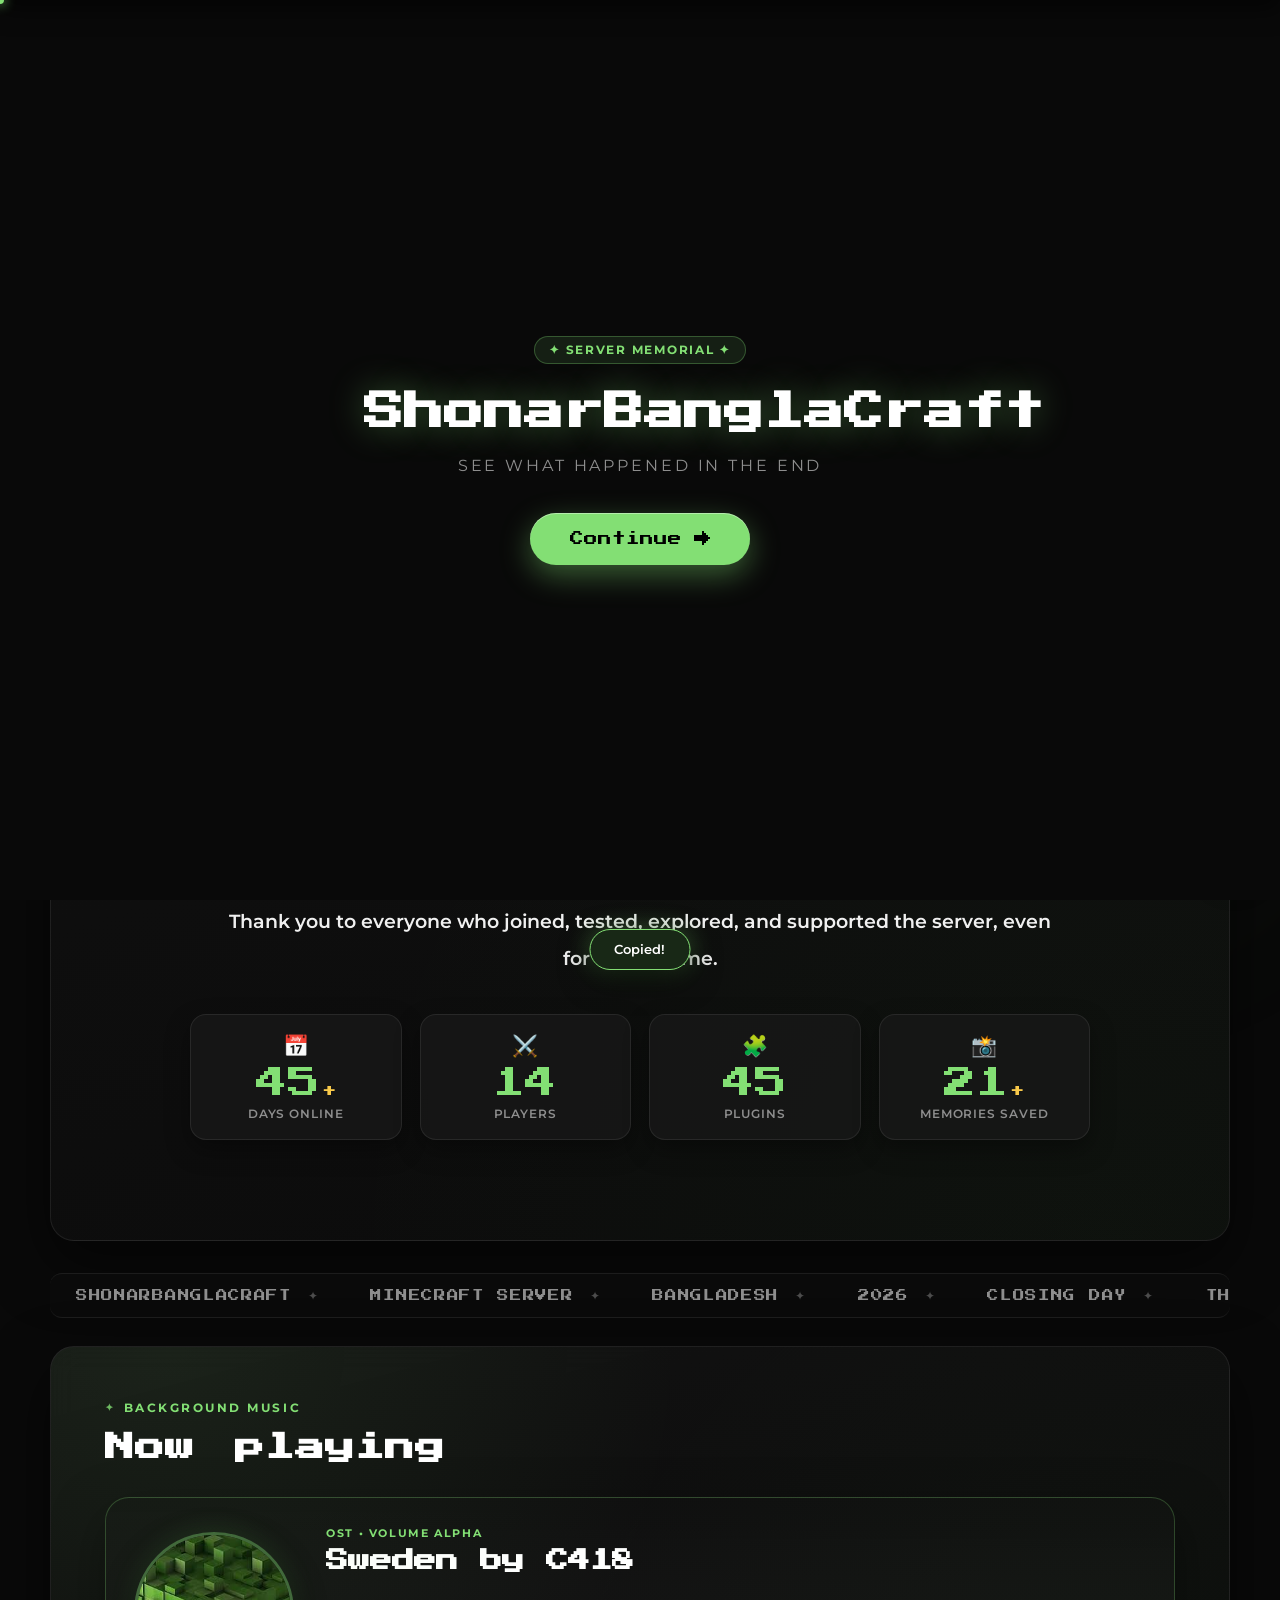
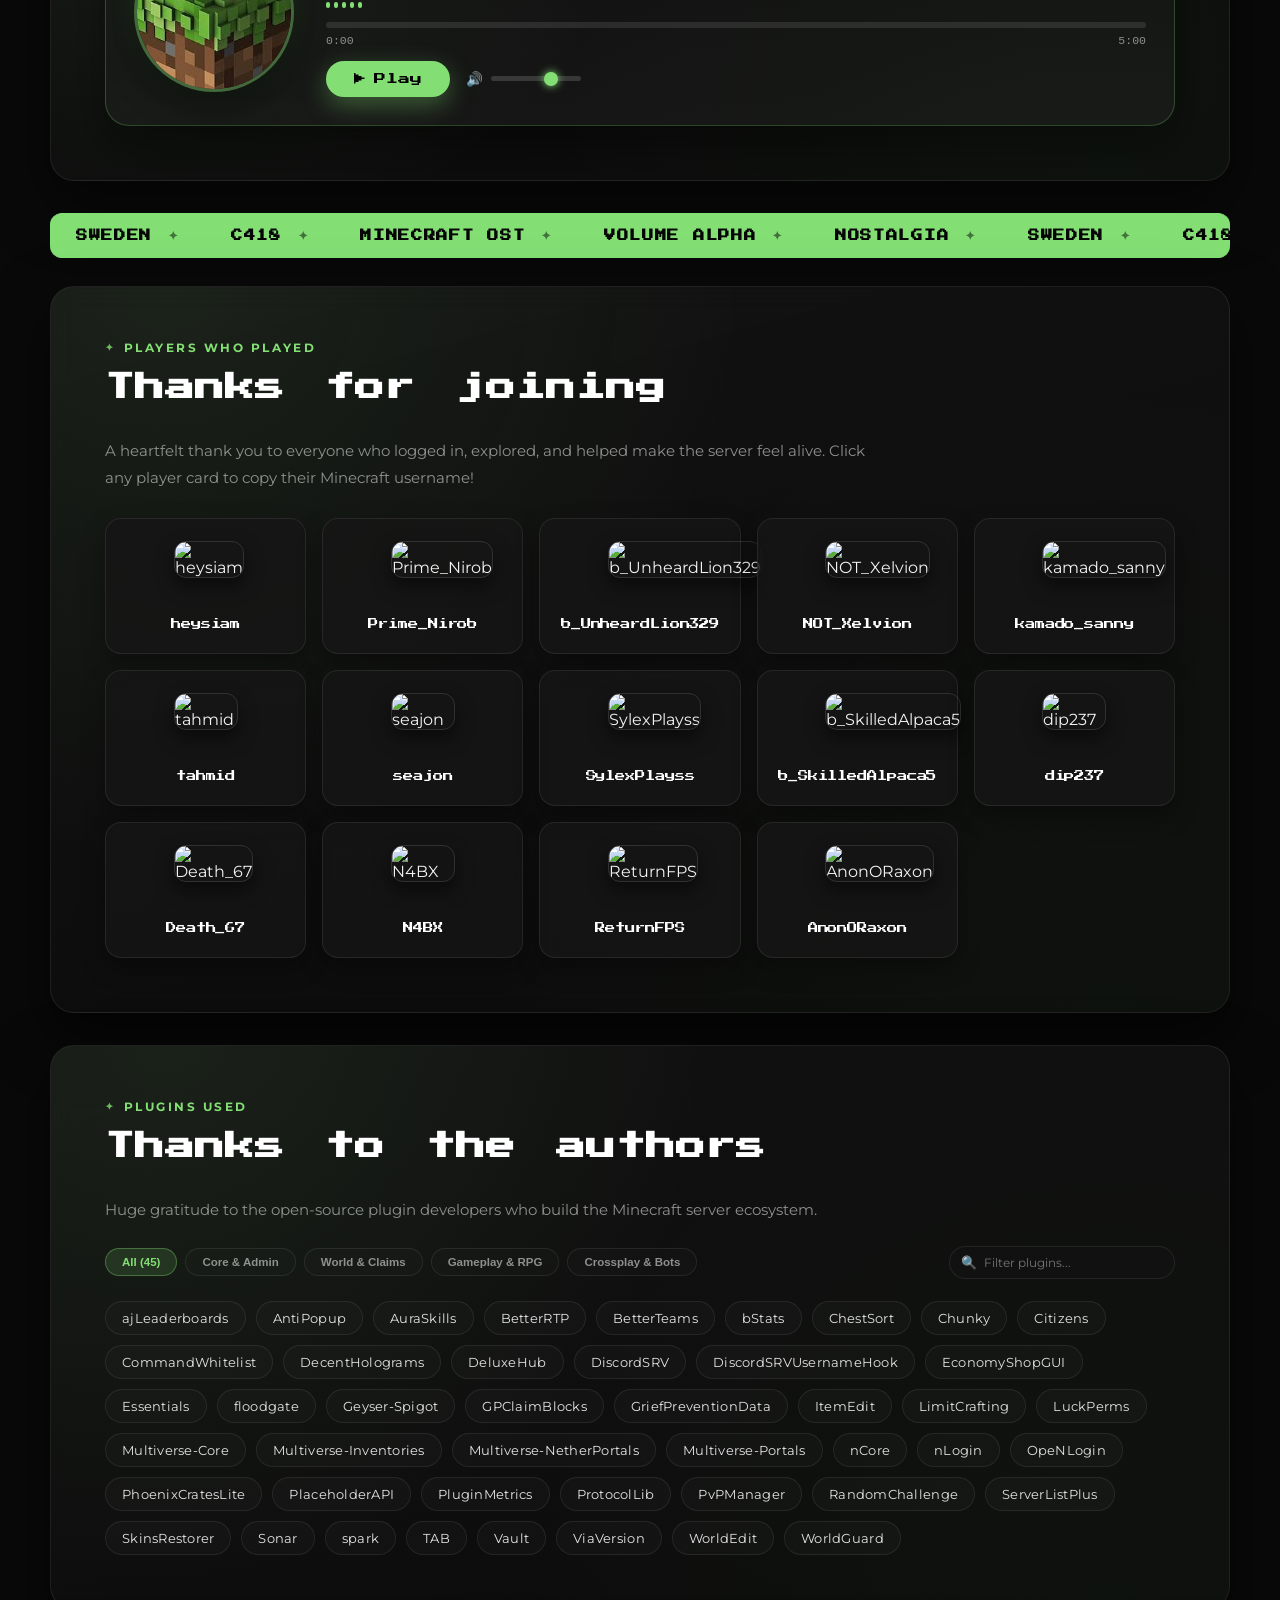
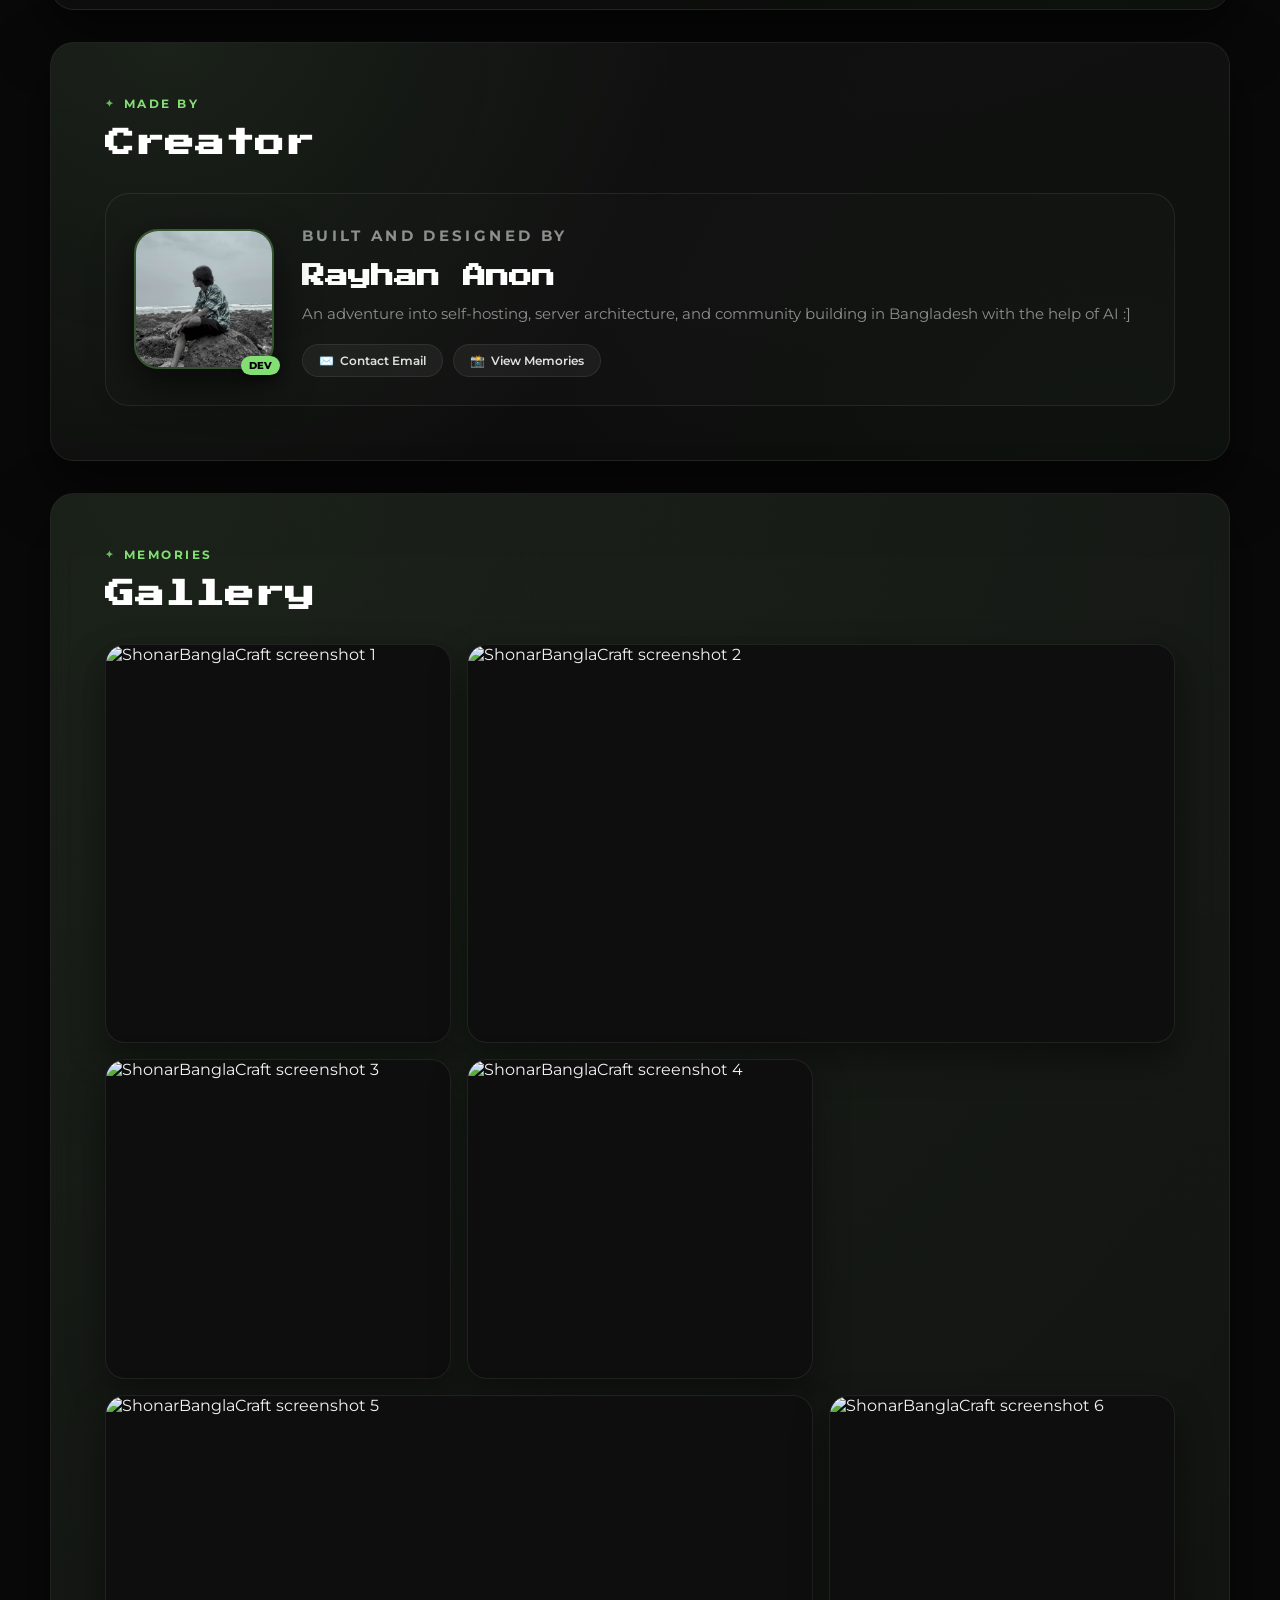
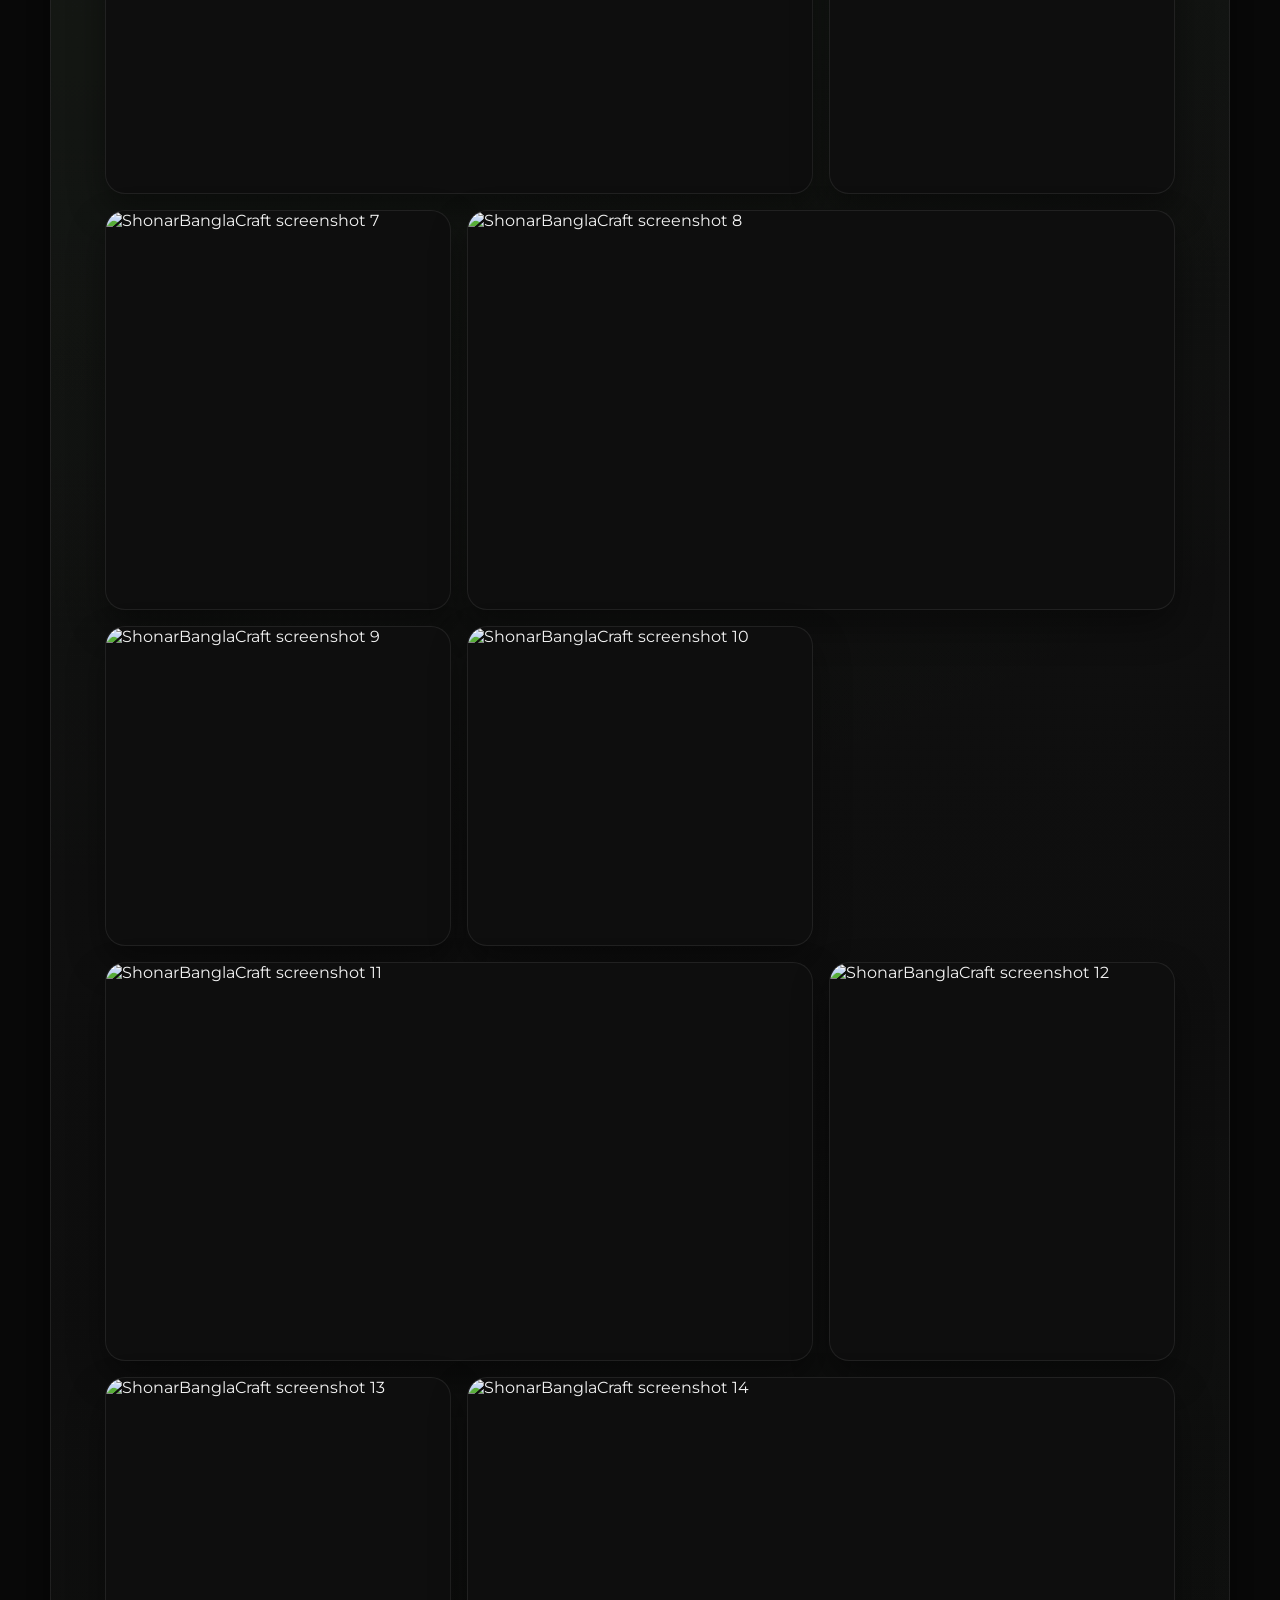
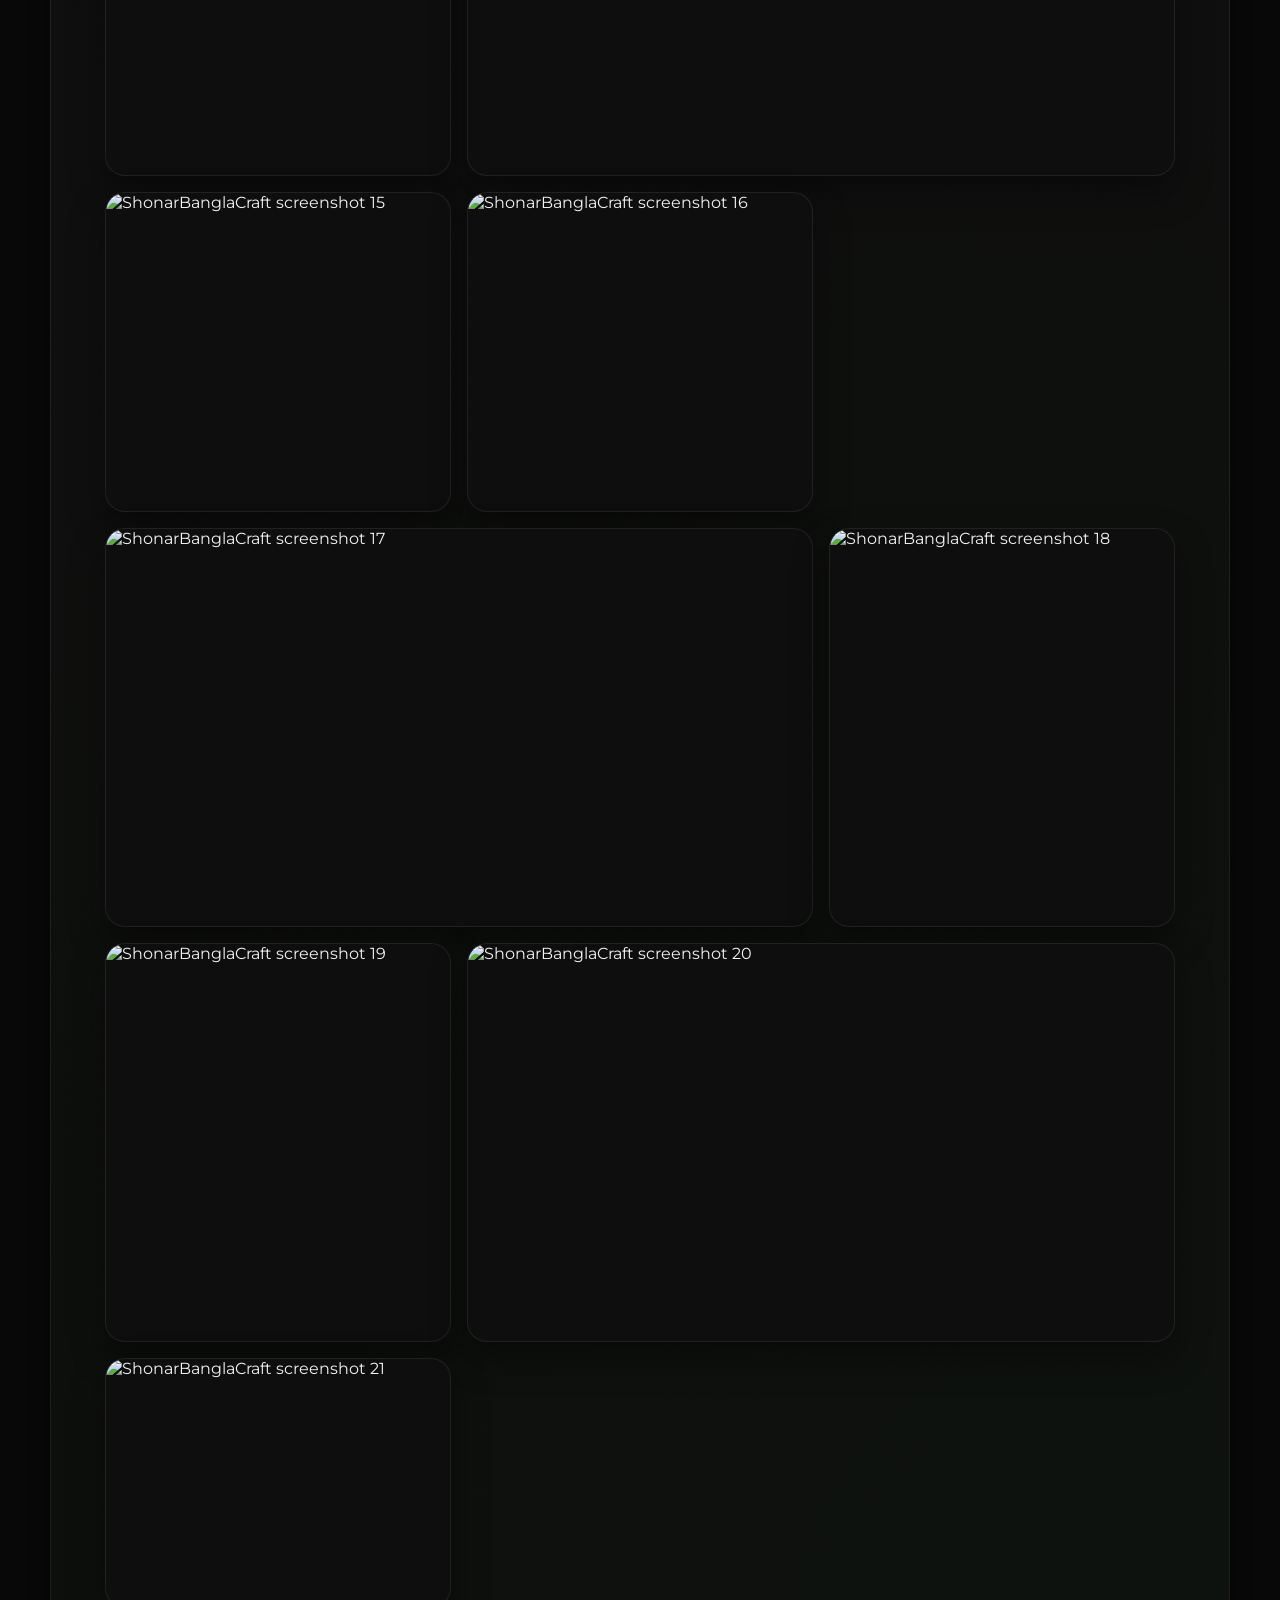
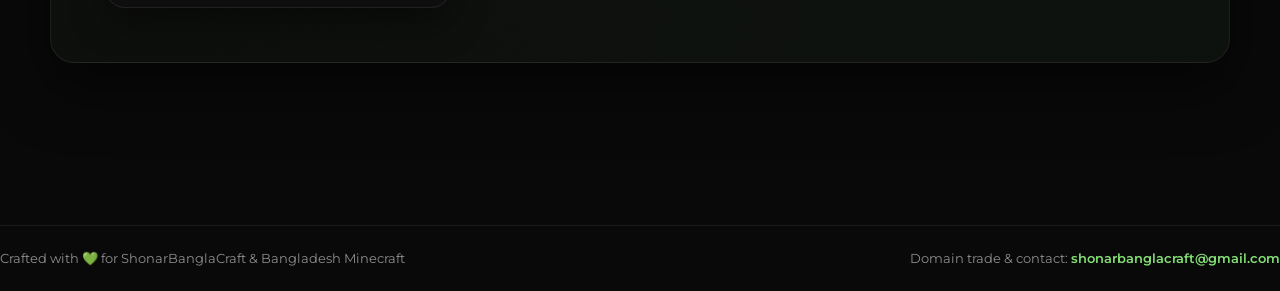
==== commit 7cb442d0: "Add files via upload" ====
--- a/index.html
+++ b/index.html
@@ -1261,17 +1261,6 @@
       word-break: break-word;
     }
 
-    .player-role-badge {
-      font-size: 0.58rem;
-      text-transform: uppercase;
-      letter-spacing: 0.1em;
-      padding: 3px 8px;
-      border-radius: 999px;
-      background: rgba(131, 223, 116, 0.1);
-      color: var(--accent);
-      font-weight: 700;
-    }
-
     .player-copy-hint {
       position: absolute;
       top: 8px;
@@ -1560,29 +1549,6 @@
       filter: saturate(1.1);
     }
 
-    .memory-card::after {
-      content: "";
-      position: absolute;
-      inset: auto 0 0;
-      height: 48%;
-      background: linear-gradient(transparent, rgba(0, 0, 0, 0.85));
-      pointer-events: none;
-    }
-
-    .memory-card figcaption {
-      position: absolute;
-      inset: auto 14px 14px;
-      z-index: 2;
-      padding: 8px 12px;
-      border-radius: 10px;
-      background: rgba(10, 10, 10, 0.75);
-      border: 1px solid rgba(255, 255, 255, 0.08);
-      color: #f5f5f5;
-      font-size: 0.8rem;
-      backdrop-filter: blur(8px);
-      -webkit-backdrop-filter: blur(8px);
-    }
-
     /* ─── FULL-FEATURED GALLERY LIGHTBOX ────────────────── */
     .viewer {
       position: fixed;
@@ -1637,15 +1603,10 @@
     .viewer-bar {
       display: flex;
       align-items: center;
-      justify-content: space-between;
+      justify-content: center;
       width: 100%;
       padding: 12px 6px;
       color: #e0e0e0;
-    }
-
-    .viewer-caption {
-      font-size: 0.85rem;
-      color: #fff;
     }
 
     .viewer-counter {
@@ -1819,6 +1780,21 @@
     }
 
     /* ─── RESPONSIVE STYLES ─────────────────────────────── */
+    @media (prefers-reduced-motion: reduce) {
+      *, *::before, *::after {
+        animation-duration: 0.01ms !important;
+        animation-iteration-count: 1 !important;
+        transition-duration: 0.01ms !important;
+        scroll-behavior: auto !important;
+      }
+    }
+
+    .player-card:focus-visible,
+    .memory-card:focus-visible {
+      outline: 2px solid var(--accent);
+      outline-offset: 3px;
+    }
+
     @media (max-width: 900px) {
       .stat-row {
         grid-template-columns: repeat(2, 1fr);
@@ -2021,16 +1997,16 @@
           <div class="stat-item">
             <div class="stat-icon">⚔️</div>
             <div class="stat-number"><span data-target="14">0</span></div>
-            <div class="stat-label">Founding Players</div>
+            <div class="stat-label">Players</div>
           </div>
           <div class="stat-item">
             <div class="stat-icon">🧩</div>
-            <div class="stat-number"><span data-target="36">0</span></div>
-            <div class="stat-label">Custom Plugins</div>
+            <div class="stat-number"><span data-target="44" id="pluginStat">0</span></div>
+            <div class="stat-label">Plugins</div>
           </div>
           <div class="stat-item">
             <div class="stat-icon">📸</div>
-            <div class="stat-number"><span data-target="21">0</span><span class="stat-plus">+</span></div>
+            <div class="stat-number"><span data-target="21" id="memStat">0</span><span class="stat-plus">+</span></div>
             <div class="stat-label">Memories Saved</div>
           </div>
         </div>
@@ -2126,148 +2102,133 @@
         <h2 class="split-heading">Thanks for joining</h2>
       </div>
       <p class="players-note">
-        A heartfelt thank you to everyone who logged in, explored, and helped make the server feel alive. Click any
-        player card to copy their Minecraft IGN!
+        A heartfelt thank you to everyone who logged in, explored, and helped make the server feel alive. Click any player card to copy their Minecraft username!
       </p>
       <div class="players-grid">
-        <article class="player-card" data-ign="heysiam">
+        <article class="player-card" data-ign="heysiam" tabindex="0" role="button" aria-label="Copy username heysiam">
           <span class="player-copy-hint">📋</span>
           <div class="player-avatar-wrap">
             <img src="https://mc-heads.net/avatar/heysiam/128" alt="heysiam" class="player-avatar" loading="lazy"
-              onerror="this.src='https://mc-heads.net/avatar/MHF_Steve/128'" />
+              onerror="this.onerror=null;this.src='https://mc-heads.net/avatar/MHF_Steve/128'" />
           </div>
           <span class="player-name">heysiam</span>
-          <span class="player-role-badge">Founder</span>
         </article>
 
-        <article class="player-card" data-ign="Prime_Nirob">
+        <article class="player-card" data-ign="Prime_Nirob" tabindex="0" role="button" aria-label="Copy username Prime_Nirob">
           <span class="player-copy-hint">📋</span>
           <div class="player-avatar-wrap">
             <img src="https://mc-heads.net/avatar/Prime_Nirob/128" alt="Prime_Nirob" class="player-avatar"
-              loading="lazy" onerror="this.src='https://mc-heads.net/avatar/MHF_Steve/128'" />
+              loading="lazy" onerror="this.onerror=null;this.src='https://mc-heads.net/avatar/MHF_Steve/128'" />
           </div>
           <span class="player-name">Prime_Nirob</span>
-          <span class="player-role-badge">Veteran</span>
         </article>
 
-        <article class="player-card" data-ign="b_UnheardLion329">
+        <article class="player-card" data-ign="b_UnheardLion329" tabindex="0" role="button" aria-label="Copy username b_UnheardLion329">
           <span class="player-copy-hint">📋</span>
           <div class="player-avatar-wrap">
             <img src="https://mc-heads.net/avatar/b_UnheardLion329/128" alt="b_UnheardLion329" class="player-avatar"
-              loading="lazy" onerror="this.src='https://mc-heads.net/avatar/MHF_Steve/128'" />
+              loading="lazy" onerror="this.onerror=null;this.src='https://mc-heads.net/avatar/MHF_Steve/128'" />
           </div>
           <span class="player-name">b_UnheardLion329</span>
-          <span class="player-role-badge">Explorer</span>
         </article>
 
-        <article class="player-card" data-ign="NOT_Xelvion">
+        <article class="player-card" data-ign="NOT_Xelvion" tabindex="0" role="button" aria-label="Copy username NOT_Xelvion">
           <span class="player-copy-hint">📋</span>
           <div class="player-avatar-wrap">
             <img src="https://mc-heads.net/avatar/NOT_Xelvion/128" alt="NOT_Xelvion" class="player-avatar"
-              loading="lazy" onerror="this.src='https://mc-heads.net/avatar/MHF_Steve/128'" />
+              loading="lazy" onerror="this.onerror=null;this.src='https://mc-heads.net/avatar/MHF_Steve/128'" />
           </div>
           <span class="player-name">NOT_Xelvion</span>
-          <span class="player-role-badge">Builder</span>
         </article>
 
-        <article class="player-card" data-ign="kamado_sanny">
+        <article class="player-card" data-ign="kamado_sanny" tabindex="0" role="button" aria-label="Copy username kamado_sanny">
           <span class="player-copy-hint">📋</span>
           <div class="player-avatar-wrap">
             <img src="https://mc-heads.net/avatar/kamado_sanny/128" alt="kamado_sanny" class="player-avatar"
-              loading="lazy" onerror="this.src='https://mc-heads.net/avatar/MHF_Steve/128'" />
+              loading="lazy" onerror="this.onerror=null;this.src='https://mc-heads.net/avatar/MHF_Steve/128'" />
           </div>
           <span class="player-name">kamado_sanny</span>
-          <span class="player-role-badge">Adventurer</span>
         </article>
 
-        <article class="player-card" data-ign="tahmid">
+        <article class="player-card" data-ign="tahmid" tabindex="0" role="button" aria-label="Copy username tahmid">
           <span class="player-copy-hint">📋</span>
           <div class="player-avatar-wrap">
             <img src="https://mc-heads.net/avatar/tahmid/128" alt="tahmid" class="player-avatar" loading="lazy"
-              onerror="this.src='https://mc-heads.net/avatar/MHF_Steve/128'" />
+              onerror="this.onerror=null;this.src='https://mc-heads.net/avatar/MHF_Steve/128'" />
           </div>
           <span class="player-name">tahmid</span>
-          <span class="player-role-badge">OG Member</span>
         </article>
 
-        <article class="player-card" data-ign="seajon">
+        <article class="player-card" data-ign="seajon" tabindex="0" role="button" aria-label="Copy username seajon">
           <span class="player-copy-hint">📋</span>
           <div class="player-avatar-wrap">
             <img src="https://mc-heads.net/avatar/seajon/128" alt="seajon" class="player-avatar" loading="lazy"
-              onerror="this.src='https://mc-heads.net/avatar/MHF_Steve/128'" />
+              onerror="this.onerror=null;this.src='https://mc-heads.net/avatar/MHF_Steve/128'" />
           </div>
           <span class="player-name">seajon</span>
-          <span class="player-role-badge">Fighter</span>
         </article>
 
-        <article class="player-card" data-ign="SylexPlayss">
+        <article class="player-card" data-ign="SylexPlayss" tabindex="0" role="button" aria-label="Copy username SylexPlayss">
           <span class="player-copy-hint">📋</span>
           <div class="player-avatar-wrap">
             <img src="https://mc-heads.net/avatar/SylexPlayss/128" alt="SylexPlayss" class="player-avatar"
-              loading="lazy" onerror="this.src='https://mc-heads.net/avatar/MHF_Steve/128'" />
+              loading="lazy" onerror="this.onerror=null;this.src='https://mc-heads.net/avatar/MHF_Steve/128'" />
           </div>
           <span class="player-name">SylexPlayss</span>
-          <span class="player-role-badge">Engineer</span>
         </article>
 
-        <article class="player-card" data-ign="b_SkilledAlpaca5">
+        <article class="player-card" data-ign="b_SkilledAlpaca5" tabindex="0" role="button" aria-label="Copy username b_SkilledAlpaca5">
           <span class="player-copy-hint">📋</span>
           <div class="player-avatar-wrap">
             <img src="https://mc-heads.net/avatar/b_SkilledAlpaca5/128" alt="b_SkilledAlpaca5" class="player-avatar"
-              loading="lazy" onerror="this.src='https://mc-heads.net/avatar/MHF_Steve/128'" />
+              loading="lazy" onerror="this.onerror=null;this.src='https://mc-heads.net/avatar/MHF_Steve/128'" />
           </div>
           <span class="player-name">b_SkilledAlpaca5</span>
-          <span class="player-role-badge">Explorer</span>
         </article>
 
-        <article class="player-card" data-ign="dip237">
+        <article class="player-card" data-ign="dip237" tabindex="0" role="button" aria-label="Copy username dip237">
           <span class="player-copy-hint">📋</span>
           <div class="player-avatar-wrap">
             <img src="https://mc-heads.net/avatar/dip237/128" alt="dip237" class="player-avatar" loading="lazy"
-              onerror="this.src='https://mc-heads.net/avatar/MHF_Steve/128'" />
+              onerror="this.onerror=null;this.src='https://mc-heads.net/avatar/MHF_Steve/128'" />
           </div>
           <span class="player-name">dip237</span>
-          <span class="player-role-badge">Adventurer</span>
         </article>
 
-        <article class="player-card" data-ign="Death_67">
+        <article class="player-card" data-ign="Death_67" tabindex="0" role="button" aria-label="Copy username Death_67">
           <span class="player-copy-hint">📋</span>
           <div class="player-avatar-wrap">
             <img src="https://mc-heads.net/avatar/Death_67/128" alt="Death_67" class="player-avatar" loading="lazy"
-              onerror="this.src='https://mc-heads.net/avatar/MHF_Steve/128'" />
+              onerror="this.onerror=null;this.src='https://mc-heads.net/avatar/MHF_Steve/128'" />
           </div>
           <span class="player-name">Death_67</span>
-          <span class="player-role-badge">Night Hunter</span>
         </article>
 
-        <article class="player-card" data-ign="N4BX">
+        <article class="player-card" data-ign="N4BX" tabindex="0" role="button" aria-label="Copy username N4BX">
           <span class="player-copy-hint">📋</span>
           <div class="player-avatar-wrap">
             <img src="https://mc-heads.net/avatar/N4BX/128" alt="N4BX" class="player-avatar" loading="lazy"
-              onerror="this.src='https://mc-heads.net/avatar/MHF_Steve/128'" />
+              onerror="this.onerror=null;this.src='https://mc-heads.net/avatar/MHF_Steve/128'" />
           </div>
           <span class="player-name">N4BX</span>
-          <span class="player-role-badge">Community</span>
         </article>
 
-        <article class="player-card" data-ign="ReturnFPS">
+        <article class="player-card" data-ign="ReturnFPS" tabindex="0" role="button" aria-label="Copy username ReturnFPS">
           <span class="player-copy-hint">📋</span>
           <div class="player-avatar-wrap">
             <img src="https://mc-heads.net/avatar/ReturnFPS/128" alt="ReturnFPS" class="player-avatar" loading="lazy"
-              onerror="this.src='https://mc-heads.net/avatar/MHF_Steve/128'" />
+              onerror="this.onerror=null;this.src='https://mc-heads.net/avatar/MHF_Steve/128'" />
           </div>
           <span class="player-name">ReturnFPS</span>
-          <span class="player-role-badge">Speedrunner</span>
         </article>
 
-        <article class="player-card" data-ign="AnonORaxon">
+        <article class="player-card" data-ign="AnonORaxon" tabindex="0" role="button" aria-label="Copy username AnonORaxon">
           <span class="player-copy-hint">📋</span>
           <div class="player-avatar-wrap">
             <img src="https://mc-heads.net/avatar/AnonORaxon/128" alt="AnonORaxon" class="player-avatar" loading="lazy"
-              onerror="this.src='https://mc-heads.net/avatar/MHF_Steve/128'" />
+              onerror="this.onerror=null;this.src='https://mc-heads.net/avatar/MHF_Steve/128'" />
           </div>
           <span class="player-name">AnonORaxon</span>
-          <span class="player-role-badge">Creator</span>
         </article>
       </div>
     </section>
@@ -2285,7 +2246,7 @@
       <!-- Category Filter & Search -->
       <div class="plugins-filter-bar">
         <div class="plugins-categories">
-          <button class="cat-btn active" data-cat="all">All (36)</button>
+          <button class="cat-btn active" data-cat="all" id="allCatBtn">All (44)</button>
           <button class="cat-btn" data-cat="core">Core & Admin</button>
           <button class="cat-btn" data-cat="world">World & Claims</button>
           <button class="cat-btn" data-cat="gameplay">Gameplay & RPG</button>
@@ -2406,7 +2367,6 @@
     <figure class="viewer-card">
       <div id="viewerMedia" class="viewer-media"></div>
       <div class="viewer-bar">
-        <figcaption id="viewerCaption" class="viewer-caption"></figcaption>
         <span id="viewerCounter" class="viewer-counter"></span>
       </div>
     </figure>
@@ -2498,18 +2458,19 @@
         requestAnimationFrame(animRing);
       })();
 
-      document.querySelectorAll('a, button, .player-card, .plugin-pill, .memory-card, input').forEach(el => {
-        el.addEventListener('mouseenter', () => {
-          cur.style.transform = 'translate(-50%, -50%) scale(0.6)';
-          ring.style.transform = 'translate(-50%, -50%) scale(1.4)';
-          ring.style.borderColor = 'rgba(131,223,116,0.9)';
-        });
-        el.addEventListener('mouseleave', () => {
-          cur.style.transform = 'translate(-50%, -50%) scale(1)';
-          ring.style.transform = 'translate(-50%, -50%) scale(1)';
-          ring.style.borderColor = 'rgba(131,223,116,0.6)';
-        });
-      });
+      const hoverSel = 'a, button, .player-card, .plugin-pill, .memory-card, input';
+      const hoverOn = () => {
+        cur.style.transform = 'translate(-50%, -50%) scale(0.6)';
+        ring.style.transform = 'translate(-50%, -50%) scale(1.4)';
+        ring.style.borderColor = 'rgba(131,223,116,0.9)';
+      };
+      const hoverOff = () => {
+        cur.style.transform = 'translate(-50%, -50%) scale(1)';
+        ring.style.transform = 'translate(-50%, -50%) scale(1)';
+        ring.style.borderColor = 'rgba(131,223,116,0.6)';
+      };
+      document.addEventListener('mouseover', e => { if (e.target.closest(hoverSel)) hoverOn(); });
+      document.addEventListener('mouseout', e => { if (e.target.closest(hoverSel)) hoverOff(); });
     }
 
     /* ─── 4. NAVIGATION ACTIVE STATE & PROGRESS BAR ─────── */
@@ -2716,15 +2677,23 @@
     }
 
     document.querySelectorAll(".player-card").forEach(card => {
-      card.addEventListener("click", () => {
+      const copy = async () => {
         const ign = card.dataset.ign || card.querySelector(".player-name")?.textContent.trim();
-        if (ign) {
-          navigator.clipboard.writeText(ign).then(() => {
-            showToast(`Copied IGN: ${ign} 📋`);
-          }).catch(() => {
-            showToast(`Player: ${ign}`);
-          });
+        if (!ign) return;
+        try {
+          await navigator.clipboard.writeText(ign);
+        } catch (_) {
+          const t = document.createElement("textarea");
+          t.value = ign; t.style.position = "fixed"; t.style.opacity = "0";
+          document.body.appendChild(t); t.select();
+          try { document.execCommand("copy"); } catch (__) { }
+          t.remove();
         }
+        showToast(`Copied IGN: ${ign} 📋`);
+      };
+      card.addEventListener("click", copy);
+      card.addEventListener("keydown", e => {
+        if (e.key === "Enter" || e.key === " ") { e.preventDefault(); copy(); }
       });
     });
 
@@ -2732,6 +2701,13 @@
     const pluginPills = Array.from(document.querySelectorAll(".plugin-pill"));
     const catButtons = Array.from(document.querySelectorAll(".cat-btn"));
     const pluginSearch = document.getElementById("pluginSearch");
+    // Keep counts in sync with the real lists
+    const allCatBtn = document.getElementById("allCatBtn");
+    if (allCatBtn) allCatBtn.textContent = `All (${pluginPills.length})`;
+    const pluginStat = document.getElementById("pluginStat");
+    if (pluginStat) pluginStat.dataset.target = pluginPills.length;
+    const playerStat = document.querySelector('[data-target="14"]');
+    if (playerStat) playerStat.dataset.target = document.querySelectorAll(".player-card").length;
 
     function filterPlugins() {
       const activeCat = document.querySelector(".cat-btn.active")?.dataset.cat || "all";
@@ -2760,33 +2736,32 @@
 
     /* ─── 11. GALLERY & LIGHTBOX ─────────────────────────── */
     const galleryItems = [
-      { src: "gallary/2026-04-08_01.33.55.png", caption: "Early Server Spawn & Castle Grounds" },
-      { src: "gallary/2026-04-08_01.34.12.png", caption: "Town Hall Construction Night" },
-      { src: "gallary/2026-04-11_08.46.39.png", caption: "Morning Sunrise over the Harbor" },
-      { src: "gallary/2026-04-11_14.56.36.png", caption: "Community Marketplace Gathering" },
-      { src: "gallary/2026-04-13_17.01.39.png", caption: "Nether Highway Opening" },
-      { src: "gallary/2026-04-15_04.43.30.png", caption: "Late Night Mining Expedition" },
-      { src: "gallary/2026-04-15_04.59.34.png", caption: "Central Plaza Clock Tower" },
-      { src: "gallary/2026-04-15_04.59.35.png", caption: "Plaza Aerial View" },
-      { src: "gallary/2026-04-17_21.11.31.png", caption: "Custom Arena Tournament" },
-      { src: "gallary/2026-04-18_04.24.40.png", caption: "Midnight Base Exploration" },
-      { src: "gallary/2026-04-24_18.35.49.png", caption: "The Grand Library Build" },
-      { src: "gallary/2026-05-08_22.27.42.png", caption: "Final Week Community Photo" },
-      { src: "gallary/2026-05-08_22.27.43.png", caption: "Friends Group Picture" },
-      { src: "gallary/2026-05-08_22.27.48.png", caption: "Spawn Center Memorial Torch" },
-      { src: "gallary/2026-05-08_22.28.33.png", caption: "Village Rooftops at Twilight" },
-      { src: "gallary/2026-05-08_22.28.54.png", caption: "The Last Nether Bridge" },
-      { src: "gallary/2026-05-08_22.29.17.png", caption: "Mountain Fortress Overlook" },
-      { src: "gallary/2026-05-08_22.29.33.png", caption: "Final Sunset over ShonarBanglaCraft" },
-      { src: "gallary/2026-05-08_22.30.03.png", caption: "Server Landmarks Remembrance" },
-      { src: "gallary/2026-05-09_20.16.54.png", caption: "Community Hall Farewell Party" },
-      { src: "gallary/2026-05-09_22.04.53.png", caption: "Final Logoff • In Loving Memory" }
+      "gallary/2026-04-08_01.33.55.webp",
+      "gallary/2026-04-08_01.34.12.webp",
+      "gallary/2026-04-11_08.46.39.webp",
+      "gallary/2026-04-11_14.56.36.webp",
+      "gallary/2026-04-13_17.01.39.webp",
+      "gallary/2026-04-15_04.43.30.webp",
+      "gallary/2026-04-15_04.59.34.webp",
+      "gallary/2026-04-15_04.59.35.webp",
+      "gallary/2026-04-17_21.11.31.webp",
+      "gallary/2026-04-18_04.24.40.webp",
+      "gallary/2026-04-24_18.35.49.webp",
+      "gallary/2026-05-08_22.27.42.webp",
+      "gallary/2026-05-08_22.27.43.webp",
+      "gallary/2026-05-08_22.27.48.webp",
+      "gallary/2026-05-08_22.28.33.webp",
+      "gallary/2026-05-08_22.28.54.webp",
+      "gallary/2026-05-08_22.29.17.webp",
+      "gallary/2026-05-08_22.29.33.webp",
+      "gallary/2026-05-08_22.30.03.webp",
+      "gallary/2026-05-09_20.16.54.webp",
+      "gallary/2026-05-09_22.04.53.webp"
     ];
 
     const galleryGrid = document.getElementById("galleryGrid");
     const viewer = document.getElementById("viewer");
     const viewerMedia = document.getElementById("viewerMedia");
-    const viewerCaption = document.getElementById("viewerCaption");
     const viewerCounter = document.getElementById("viewerCounter");
     const viewerClose = document.getElementById("viewerClose");
     const viewerPrev = document.getElementById("viewerPrev");
@@ -2794,42 +2769,50 @@
     let currentGalleryIdx = 0;
     const sizeClasses = ["tall", "wide", ""];
 
-    function buildGalleryCard(item, i) {
+    function buildGalleryCard(src, i) {
       const fig = document.createElement("figure");
       fig.className = `memory-card ${sizeClasses[i % sizeClasses.length]}`.trim();
+      fig.tabIndex = 0;
+      fig.setAttribute("role", "button");
+      fig.setAttribute("aria-label", `Open photo ${i + 1} of ${galleryItems.length}`);
       const img = document.createElement("img");
-      img.src = item.src;
-      img.alt = item.caption;
+      img.src = src;
+      img.alt = `ShonarBanglaCraft screenshot ${i + 1}`;
       img.loading = "lazy";
+      img.decoding = "async";
+      img.width = 1920;
+      img.height = 1080;
       fig.appendChild(img);
 
-      const cap = document.createElement("figcaption");
-      cap.textContent = item.caption;
-      fig.appendChild(cap);
-
       fig.addEventListener("click", () => openLightbox(i));
+      fig.addEventListener("keydown", e => {
+        if (e.key === "Enter" || e.key === " ") { e.preventDefault(); openLightbox(i); }
+      });
       return fig;
     }
 
     function renderGallery() {
       if (!galleryGrid) return;
       galleryGrid.innerHTML = "";
-      galleryItems.forEach((item, i) => {
-        galleryGrid.appendChild(buildGalleryCard(item, i));
-      });
+      galleryItems.forEach((src, i) => galleryGrid.appendChild(buildGalleryCard(src, i)));
     }
 
     function openLightbox(idx) {
       currentGalleryIdx = (idx + galleryItems.length) % galleryItems.length;
-      const item = galleryItems[currentGalleryIdx];
-      viewerMedia.innerHTML = `<img src="${item.src}" alt="${item.caption}" class="viewer-content" />`;
-      viewerCaption.textContent = item.caption;
+      const src = galleryItems[currentGalleryIdx];
+      viewerMedia.innerHTML = `<img src="${src}" alt="Screenshot ${currentGalleryIdx + 1}" class="viewer-content" />`;
       viewerCounter.textContent = `${currentGalleryIdx + 1} / ${galleryItems.length}`;
       viewer.classList.add("is-open");
       viewer.setAttribute("aria-hidden", "false");
+      document.body.style.overflow = "hidden";
+      // preload neighbours for instant next/prev
+      [currentGalleryIdx - 1, currentGalleryIdx + 1].forEach(n => {
+        new Image().src = galleryItems[(n + galleryItems.length) % galleryItems.length];
+      });
     }
 
     function closeLightbox() {
+      document.body.style.overflow = "";
       viewer.classList.remove("is-open");
       viewer.setAttribute("aria-hidden", "true");
       viewerMedia.innerHTML = "";
@@ -2858,7 +2841,19 @@
       if (e.key === "ArrowRight") nextLightbox();
     });
 
+    // Swipe left/right inside the lightbox (mobile)
+    let touchX = null;
+    viewer?.addEventListener("touchstart", e => { touchX = e.touches[0].clientX; }, { passive: true });
+    viewer?.addEventListener("touchend", e => {
+      if (touchX === null) return;
+      const dx = e.changedTouches[0].clientX - touchX;
+      touchX = null;
+      if (Math.abs(dx) > 50) (dx > 0 ? prevLightbox : nextLightbox)();
+    }, { passive: true });
+
     renderGallery();
+    const memStat = document.getElementById("memStat");
+    if (memStat) memStat.dataset.target = galleryItems.length;
 
     /* ─── 12. LUMINOUS EMERALD & XP PARTICLES CANVAS ────── */
     (function initEmeraldCanvas() {
@@ -2943,9 +2938,10 @@
           ctx.restore();
         });
 
-        requestAnimationFrame(renderFrame);
-      }
-
+        if (!document.hidden) requestAnimationFrame(renderFrame);
+      }
+
+      document.addEventListener("visibilitychange", () => { if (!document.hidden) requestAnimationFrame(renderFrame); });
       requestAnimationFrame(renderFrame);
     })();
 
@@ -2954,11 +2950,13 @@
     const autoScrollText = document.getElementById("autoScrollText");
     let isAutoScrolling = false;
     let autoScrollRaf;
+    let scrollPos = 0;
     const SCROLL_SPEED = window.innerWidth < 768 ? 0.7 : 0.9; // Smooth cinematic pixels/frame
 
     function startAutoScroll() {
       if (isAutoScrolling) return;
       isAutoScrolling = true;
+      scrollPos = window.scrollY;
       if (autoScrollBtn) {
         autoScrollBtn.classList.add("is-active");
         autoScrollBtn.setAttribute("aria-pressed", "true");
@@ -2973,7 +2971,8 @@
           stopAutoScroll();
           return;
         }
-        window.scrollBy(0, SCROLL_SPEED);
+        scrollPos += SCROLL_SPEED;
+        window.scrollTo(0, scrollPos);
         autoScrollRaf = requestAnimationFrame(step);
       }
       autoScrollRaf = requestAnimationFrame(step);
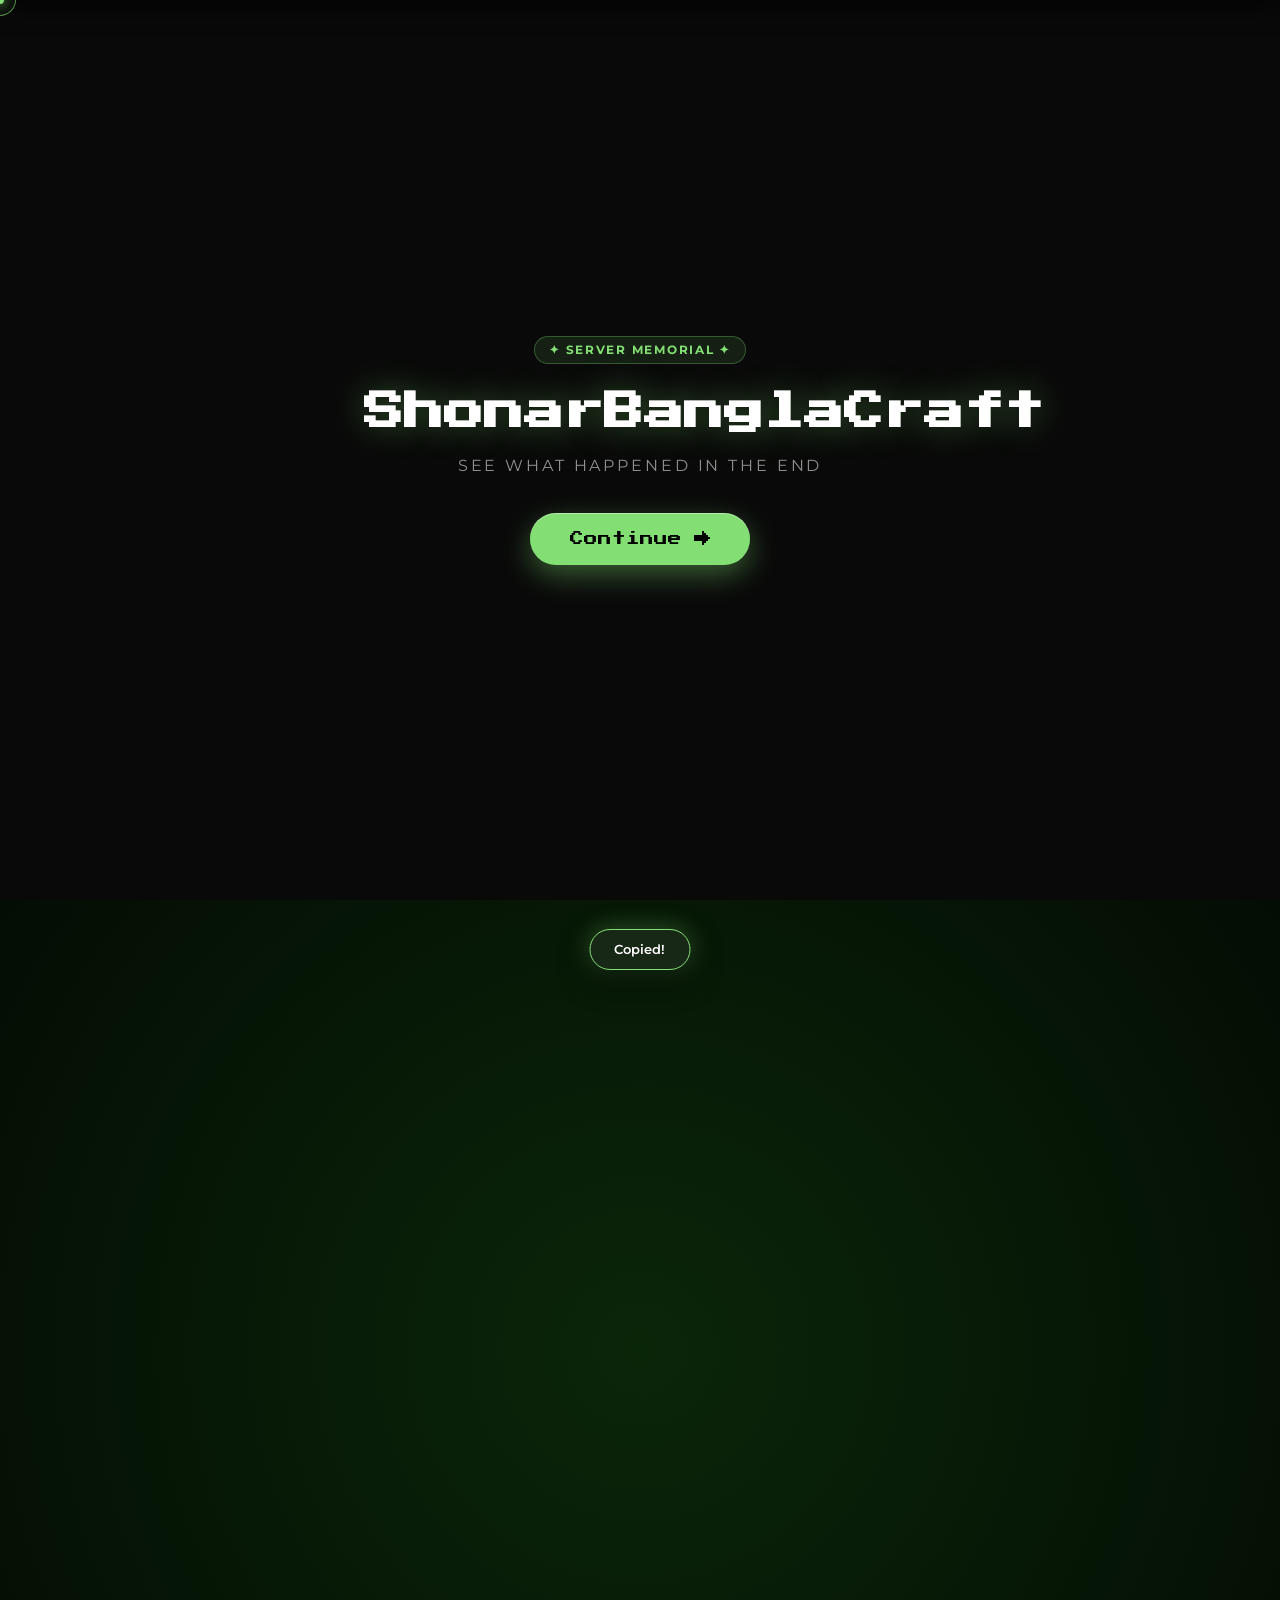
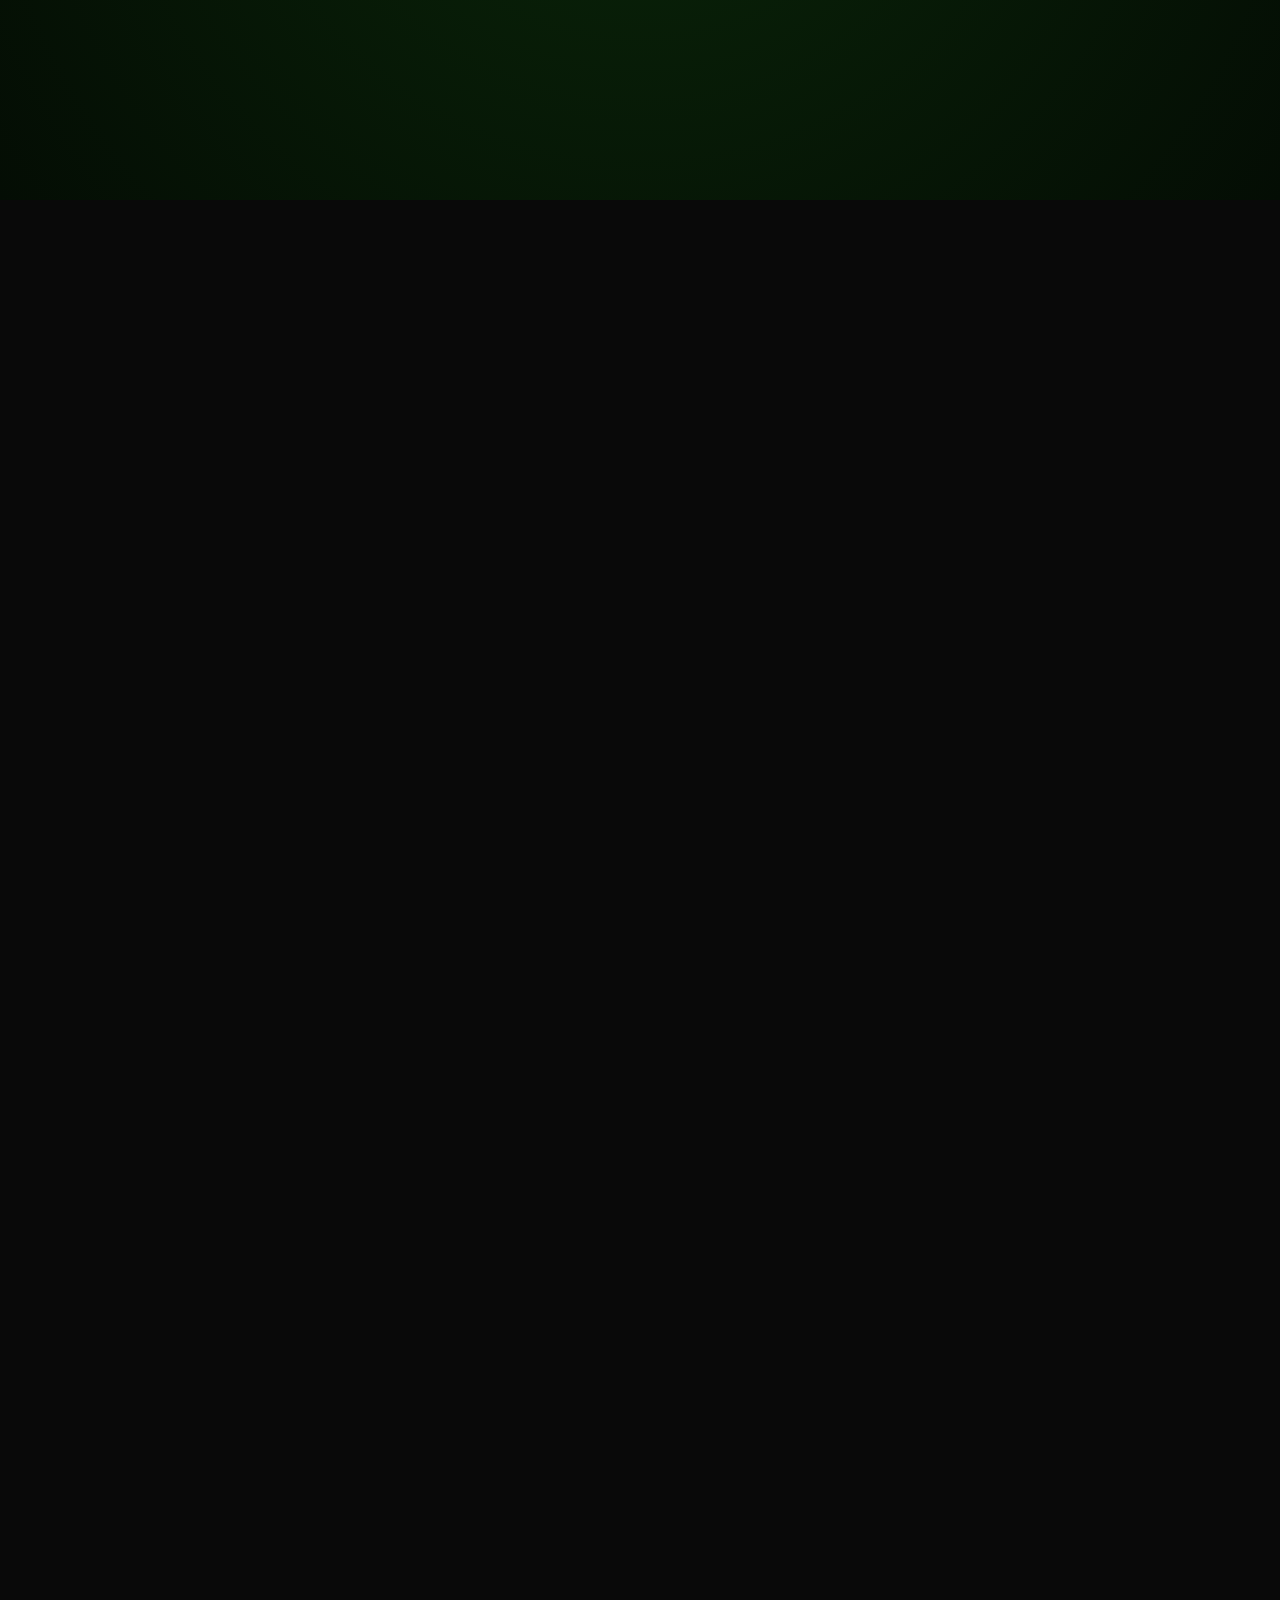
==== commit 92641650: "Update index.html" ====
--- a/index.html
+++ b/index.html
@@ -2736,28 +2736,29 @@
 
     /* ─── 11. GALLERY & LIGHTBOX ─────────────────────────── */
     const galleryItems = [
-      "gallary/2026-04-08_01.33.55.webp",
-      "gallary/2026-04-08_01.34.12.webp",
-      "gallary/2026-04-11_08.46.39.webp",
-      "gallary/2026-04-11_14.56.36.webp",
-      "gallary/2026-04-13_17.01.39.webp",
-      "gallary/2026-04-15_04.43.30.webp",
-      "gallary/2026-04-15_04.59.34.webp",
-      "gallary/2026-04-15_04.59.35.webp",
-      "gallary/2026-04-17_21.11.31.webp",
-      "gallary/2026-04-18_04.24.40.webp",
-      "gallary/2026-04-24_18.35.49.webp",
-      "gallary/2026-05-08_22.27.42.webp",
-      "gallary/2026-05-08_22.27.43.webp",
-      "gallary/2026-05-08_22.27.48.webp",
-      "gallary/2026-05-08_22.28.33.webp",
-      "gallary/2026-05-08_22.28.54.webp",
-      "gallary/2026-05-08_22.29.17.webp",
-      "gallary/2026-05-08_22.29.33.webp",
-      "gallary/2026-05-08_22.30.03.webp",
-      "gallary/2026-05-09_20.16.54.webp",
-      "gallary/2026-05-09_22.04.53.webp"
+      { src: "gallary/2026-04-08_01.33.55.png",
+      { src: "gallary/2026-04-08_01.34.12.png",
+      { src: "gallary/2026-04-11_08.46.39.png",
+      { src: "gallary/2026-04-11_14.56.36.png",
+      { src: "gallary/2026-04-13_17.01.39.png",
+      { src: "gallary/2026-04-15_04.43.30.png",
+      { src: "gallary/2026-04-15_04.59.34.png",
+      { src: "gallary/2026-04-15_04.59.35.png",
+      { src: "gallary/2026-04-17_21.11.31.png",
+      { src: "gallary/2026-04-18_04.24.40.png",
+      { src: "gallary/2026-04-24_18.35.49.png",
+      { src: "gallary/2026-05-08_22.27.42.png",
+      { src: "gallary/2026-05-08_22.27.43.png",
+      { src: "gallary/2026-05-08_22.27.48.png",
+      { src: "gallary/2026-05-08_22.28.33.png",
+      { src: "gallary/2026-05-08_22.28.54.png",
+      { src: "gallary/2026-05-08_22.29.17.png",
+      { src: "gallary/2026-05-08_22.29.33.png",
+      { src: "gallary/2026-05-08_22.30.03.png",
+      { src: "gallary/2026-05-09_20.16.54.png",
+      { src: "gallary/2026-05-09_22.04.53.png"
     ];
+
 
     const galleryGrid = document.getElementById("galleryGrid");
     const viewer = document.getElementById("viewer");
@@ -3035,4 +3036,4 @@
   </script>
 </body>
 
-</html>+</html>
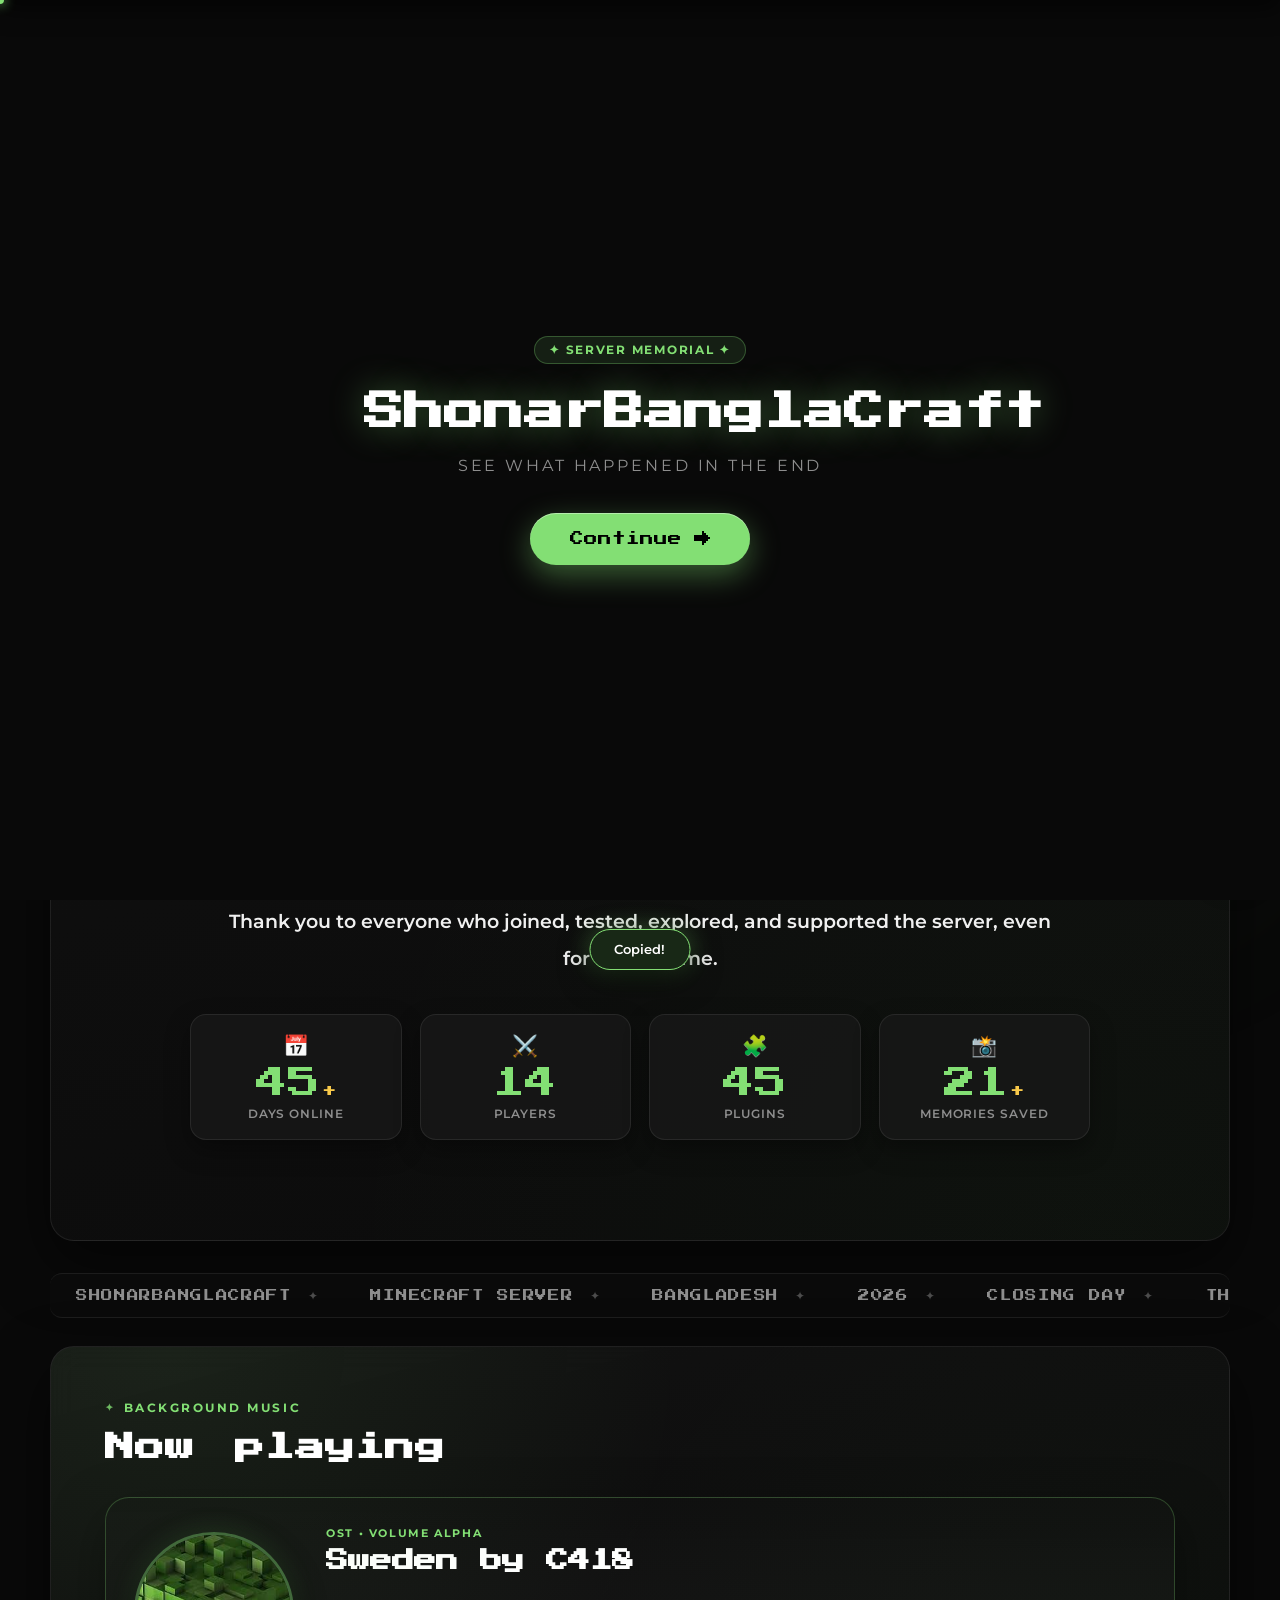
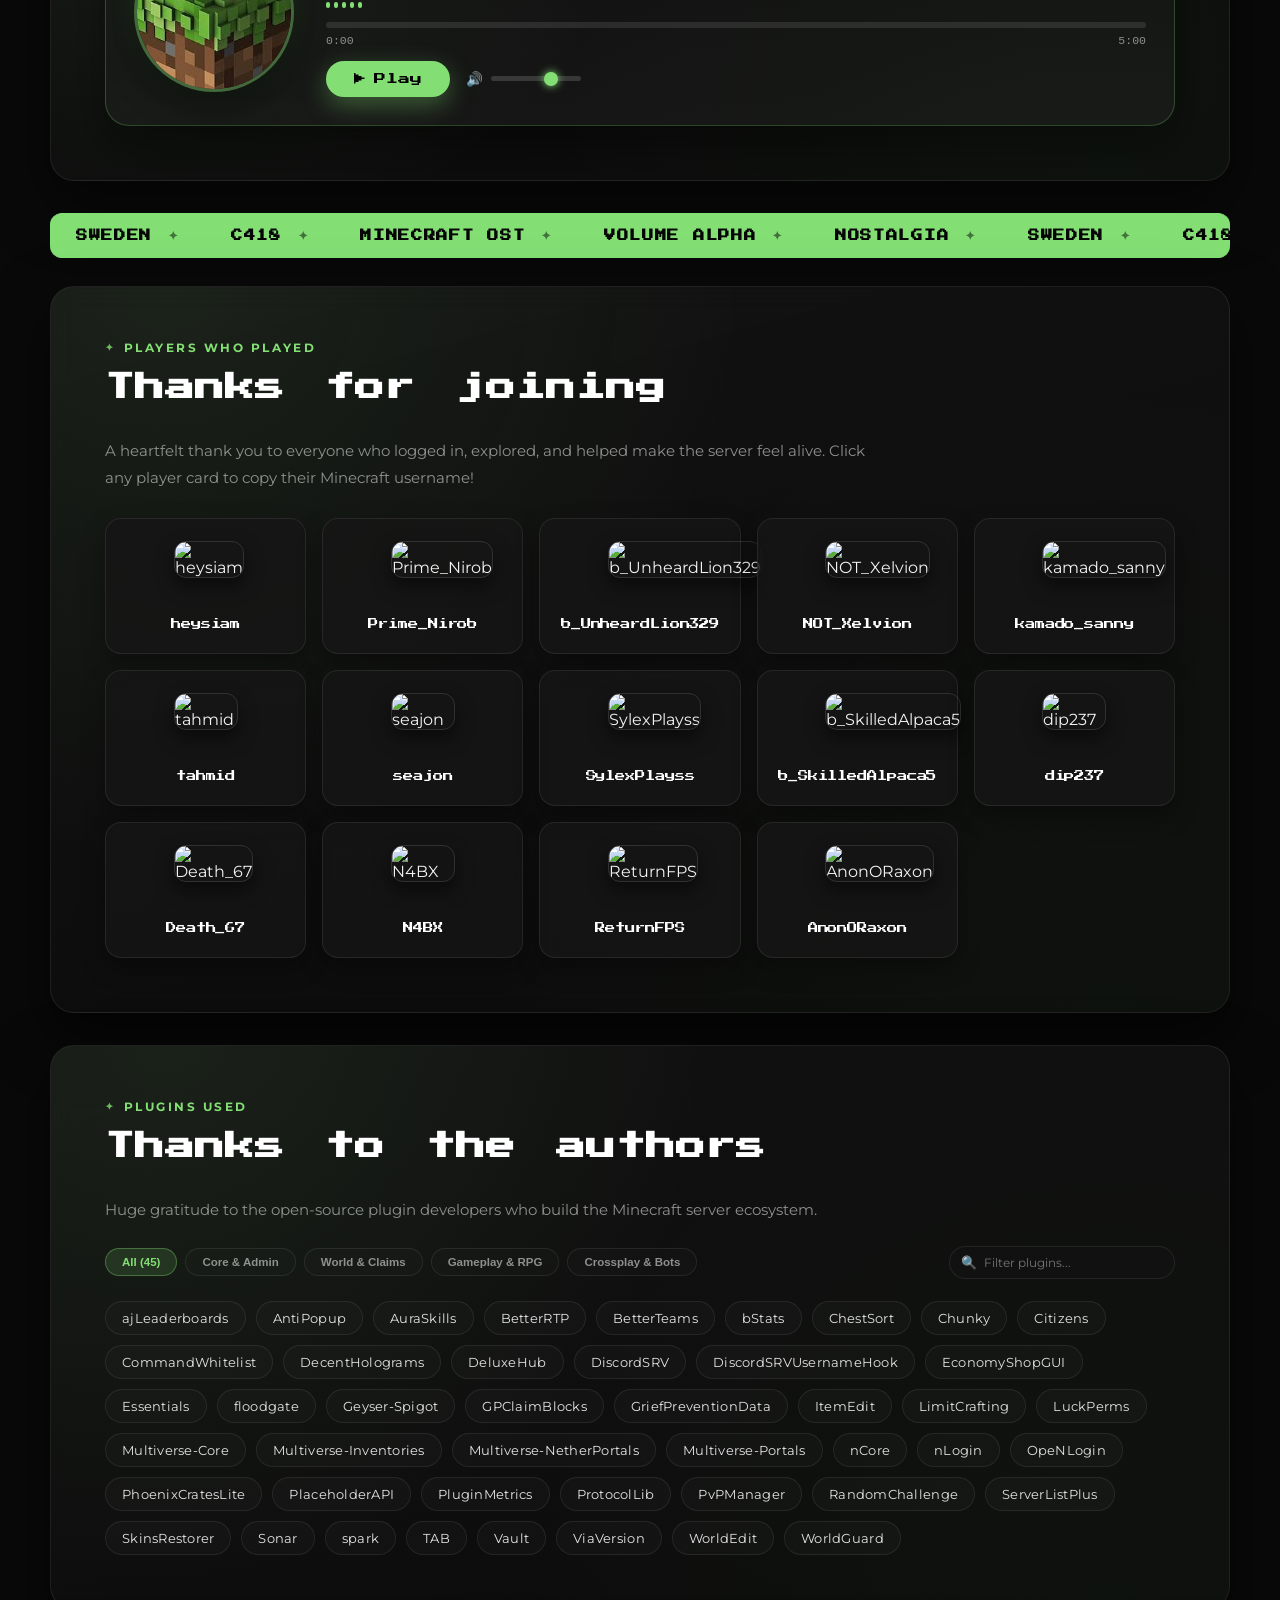
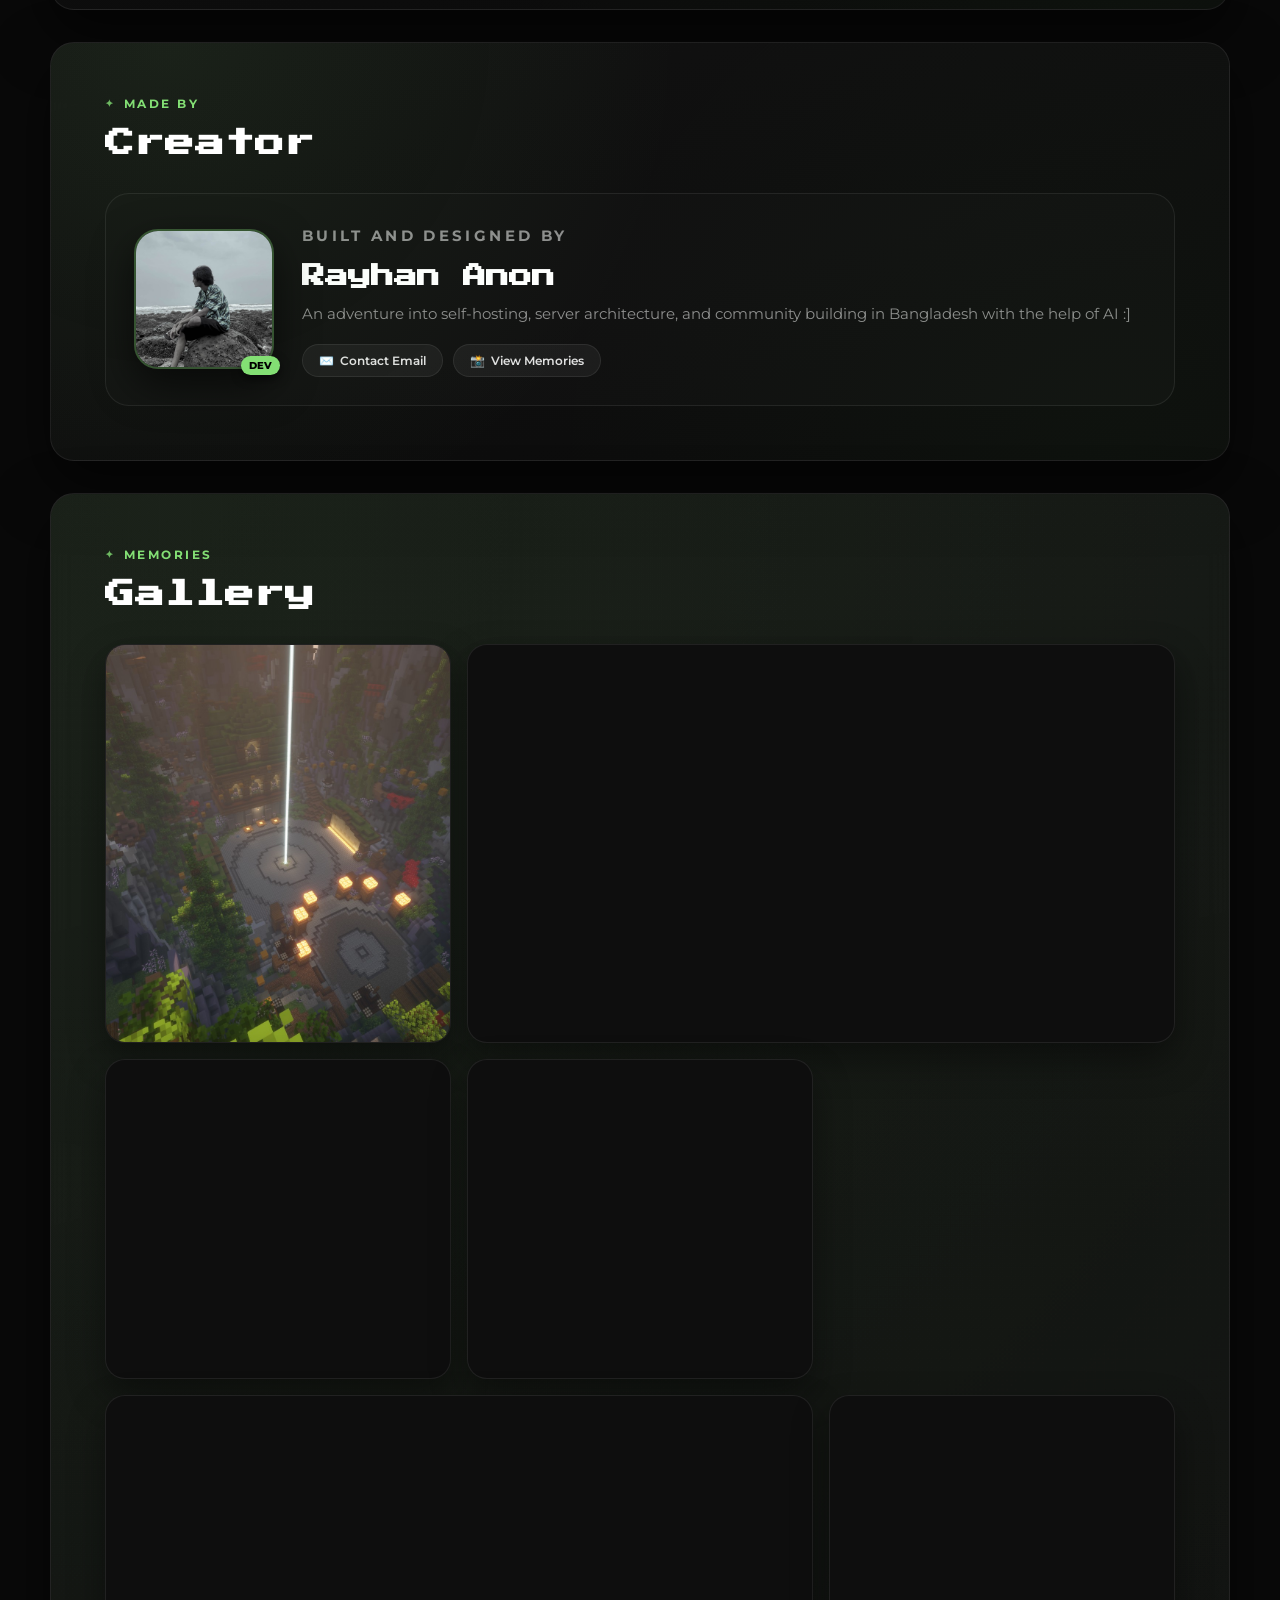
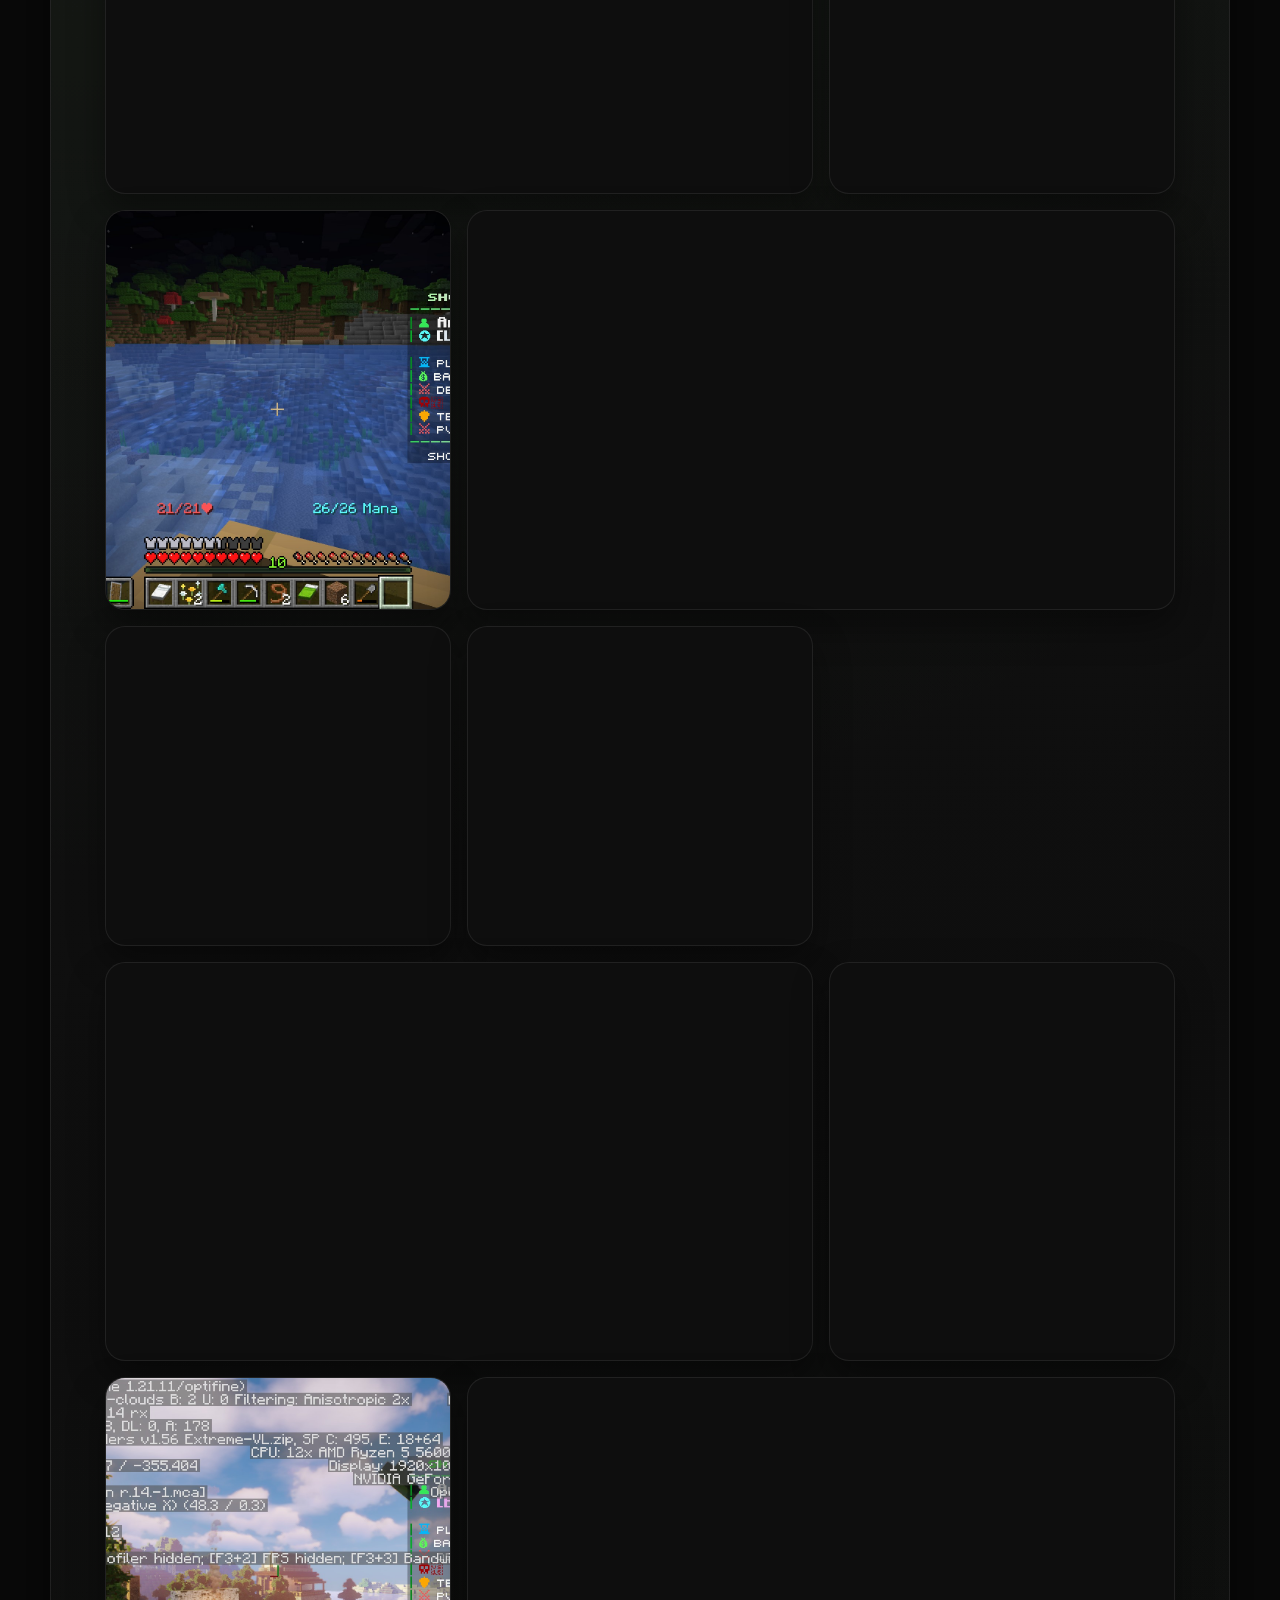
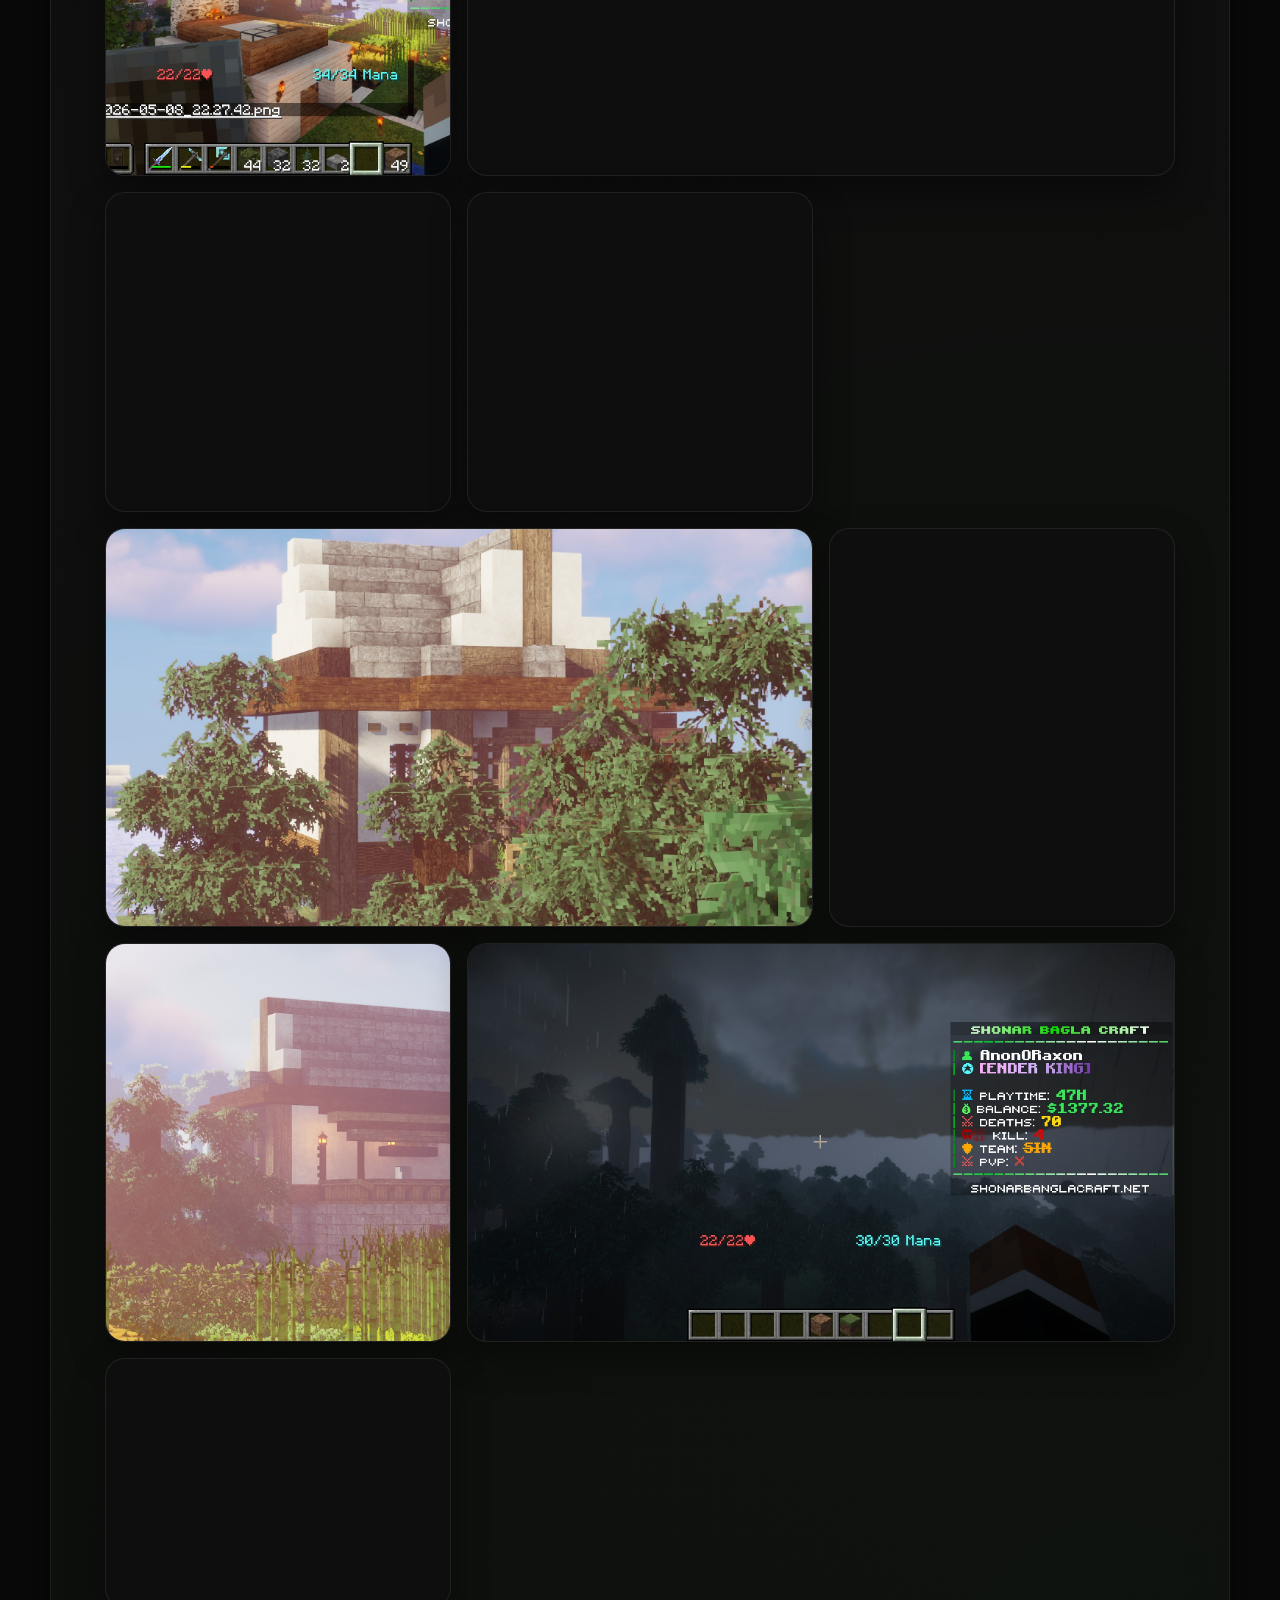
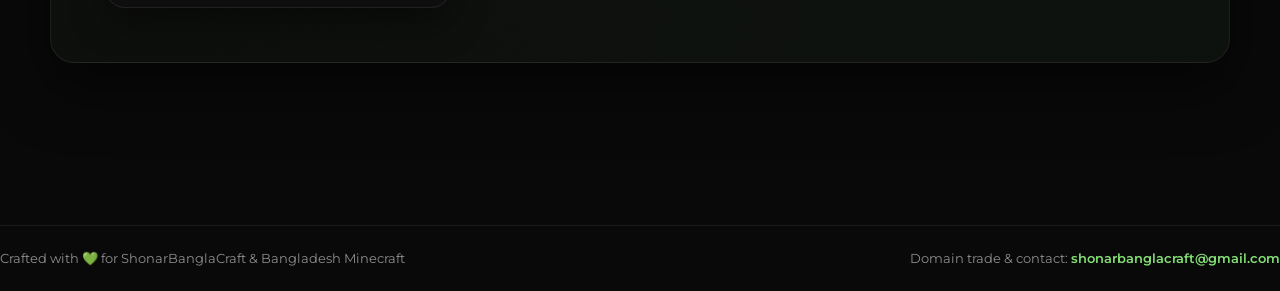
==== commit 87175a6e: "Update index.html" ====
--- a/index.html
+++ b/index.html
@@ -2736,29 +2736,28 @@
 
     /* ─── 11. GALLERY & LIGHTBOX ─────────────────────────── */
     const galleryItems = [
-      { src: "gallary/2026-04-08_01.33.55.png",
-      { src: "gallary/2026-04-08_01.34.12.png",
-      { src: "gallary/2026-04-11_08.46.39.png",
-      { src: "gallary/2026-04-11_14.56.36.png",
-      { src: "gallary/2026-04-13_17.01.39.png",
-      { src: "gallary/2026-04-15_04.43.30.png",
-      { src: "gallary/2026-04-15_04.59.34.png",
-      { src: "gallary/2026-04-15_04.59.35.png",
-      { src: "gallary/2026-04-17_21.11.31.png",
-      { src: "gallary/2026-04-18_04.24.40.png",
-      { src: "gallary/2026-04-24_18.35.49.png",
-      { src: "gallary/2026-05-08_22.27.42.png",
-      { src: "gallary/2026-05-08_22.27.43.png",
-      { src: "gallary/2026-05-08_22.27.48.png",
-      { src: "gallary/2026-05-08_22.28.33.png",
-      { src: "gallary/2026-05-08_22.28.54.png",
-      { src: "gallary/2026-05-08_22.29.17.png",
-      { src: "gallary/2026-05-08_22.29.33.png",
-      { src: "gallary/2026-05-08_22.30.03.png",
-      { src: "gallary/2026-05-09_20.16.54.png",
-      { src: "gallary/2026-05-09_22.04.53.png"
+      "gallary/2026-04-08_01.33.55.png",
+      "gallary/2026-04-08_01.34.12.png",
+      "gallary/2026-04-11_08.46.39.png",
+      "gallary/2026-04-11_14.56.36.png",
+      "gallary/2026-04-13_17.01.39.png",
+      "gallary/2026-04-15_04.43.30.png",
+      "gallary/2026-04-15_04.59.34.png",
+      "gallary/2026-04-15_04.59.35.png",
+      "gallary/2026-04-17_21.11.31.png",
+      "gallary/2026-04-18_04.24.40.png",
+      "gallary/2026-04-24_18.35.49.png",
+      "gallary/2026-05-08_22.27.42.png",
+      "gallary/2026-05-08_22.27.43.png",
+      "gallary/2026-05-08_22.27.48.png",
+      "gallary/2026-05-08_22.28.33.png",
+      "gallary/2026-05-08_22.28.54.png",
+      "gallary/2026-05-08_22.29.17.png",
+      "gallary/2026-05-08_22.29.33.png",
+      "gallary/2026-05-08_22.30.03.png",
+      "gallary/2026-05-09_20.16.54.png",
+      "gallary/2026-05-09_22.04.53.png"
     ];
-
 
     const galleryGrid = document.getElementById("galleryGrid");
     const viewer = document.getElementById("viewer");
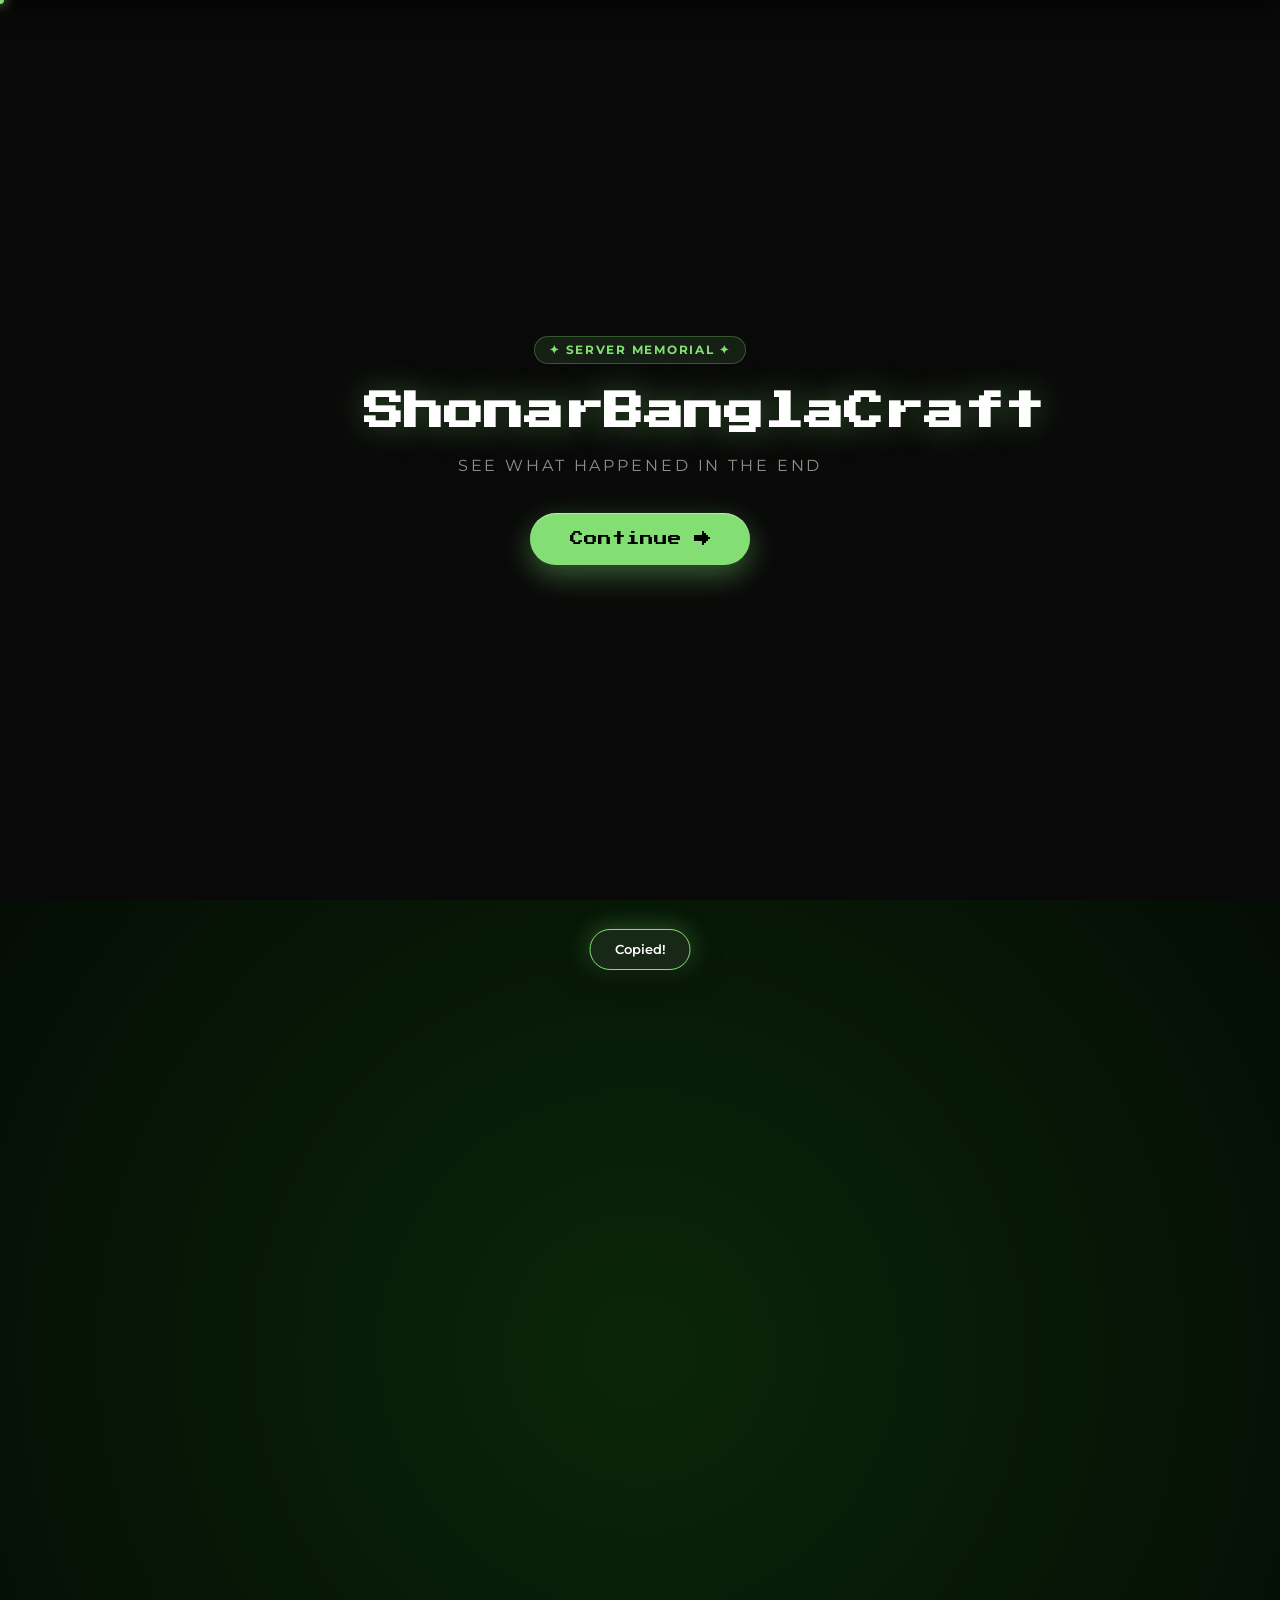
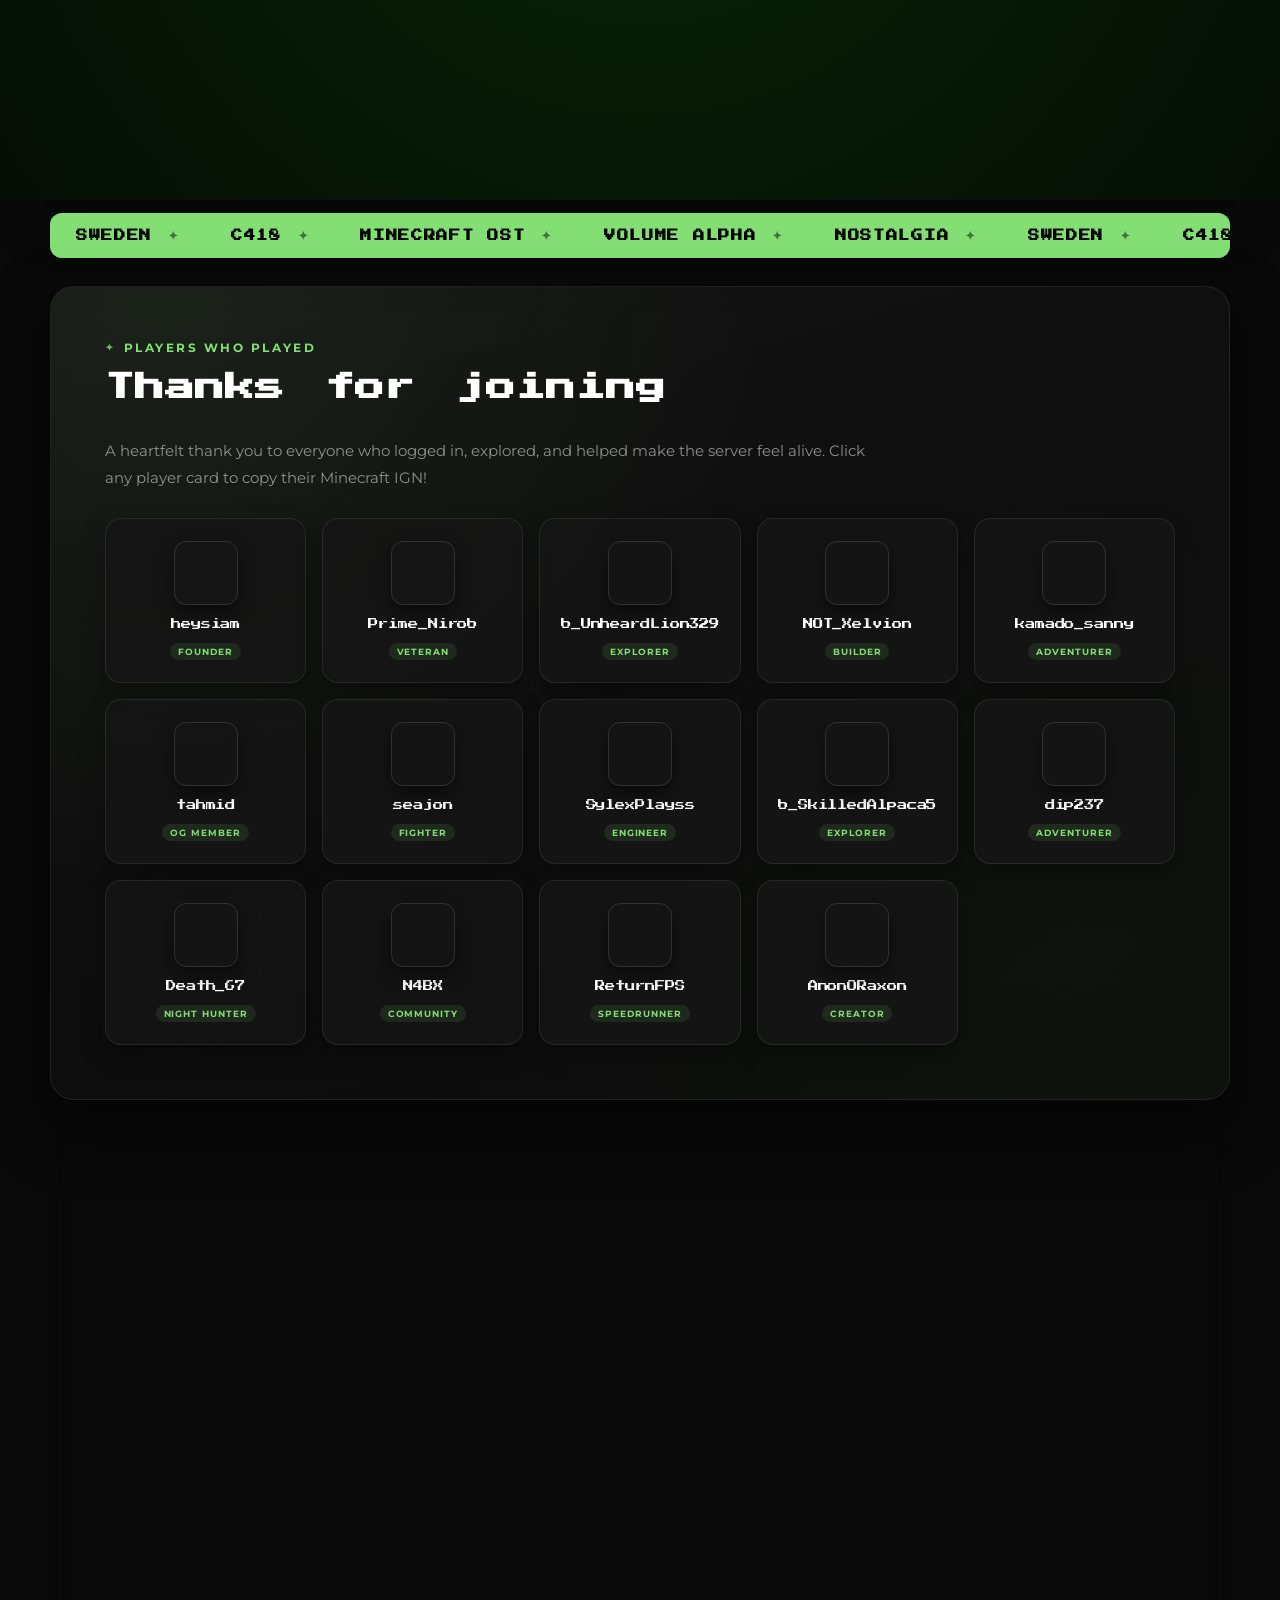
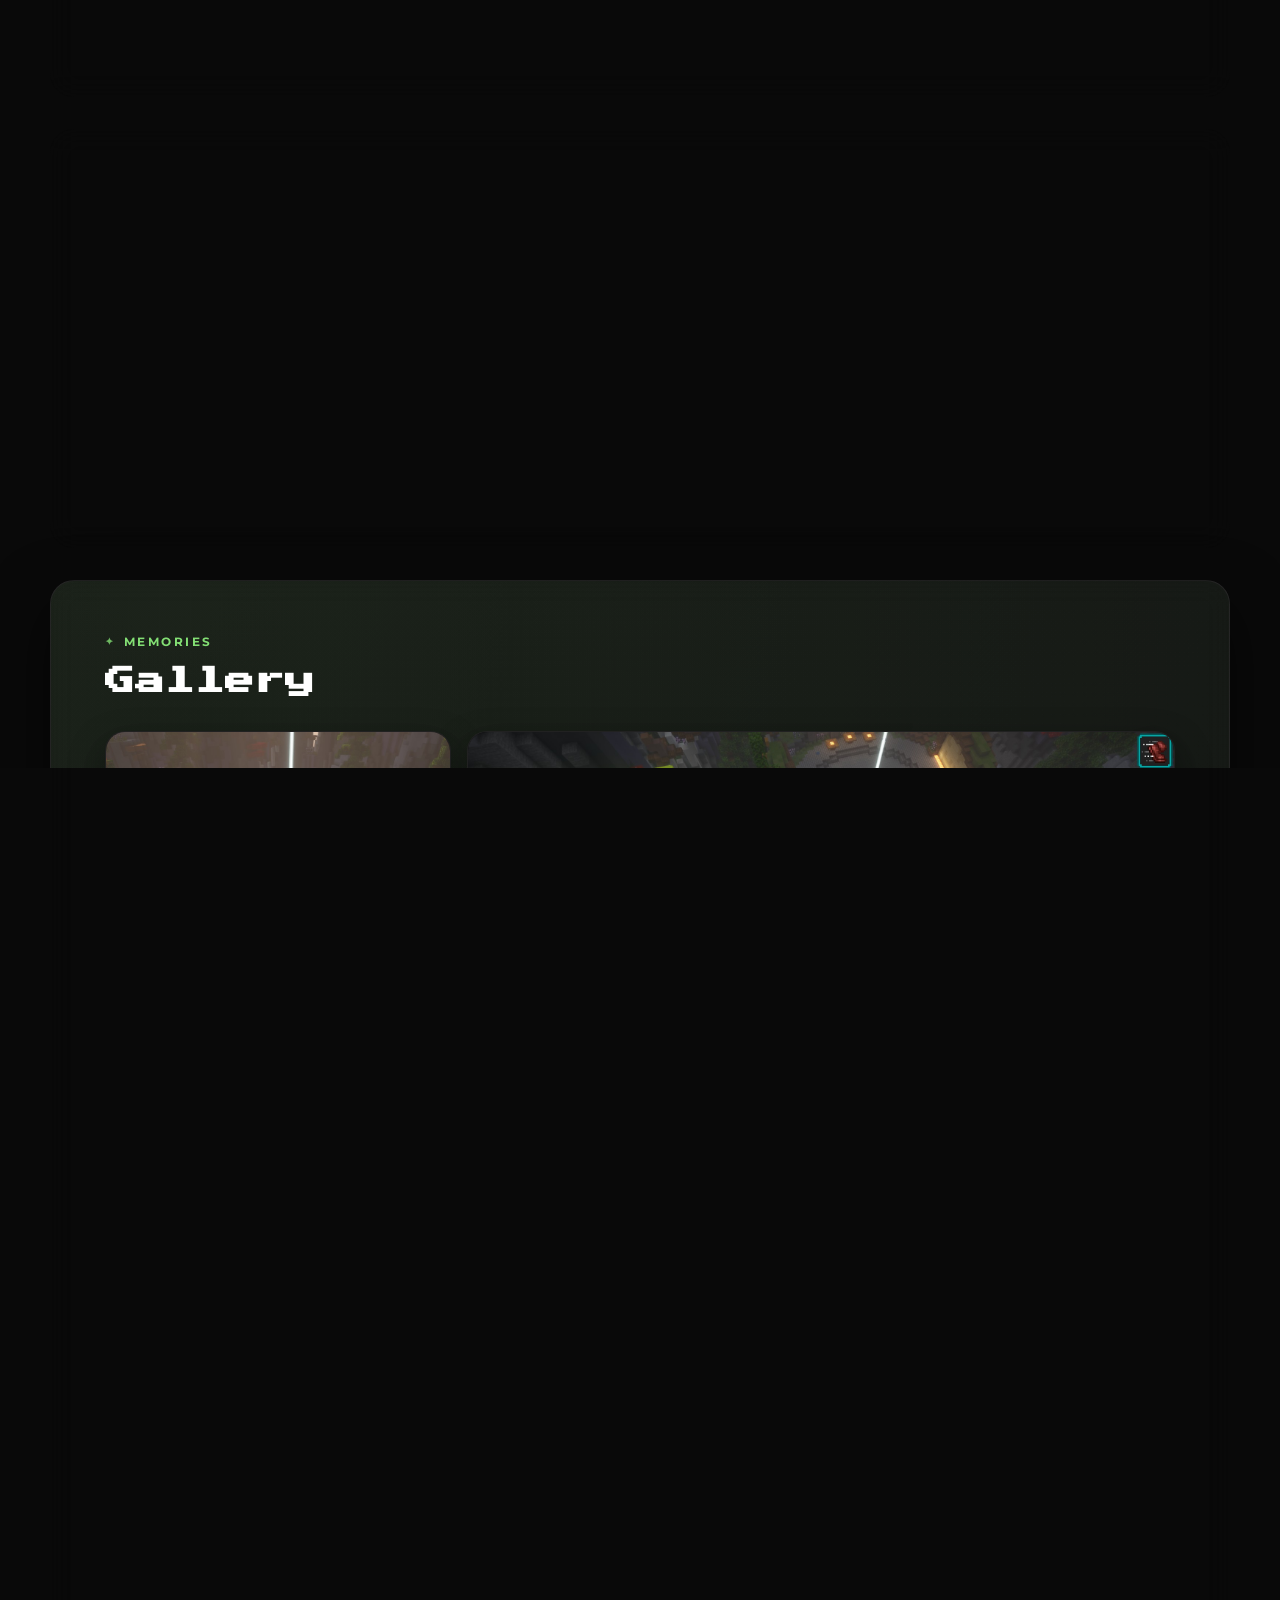
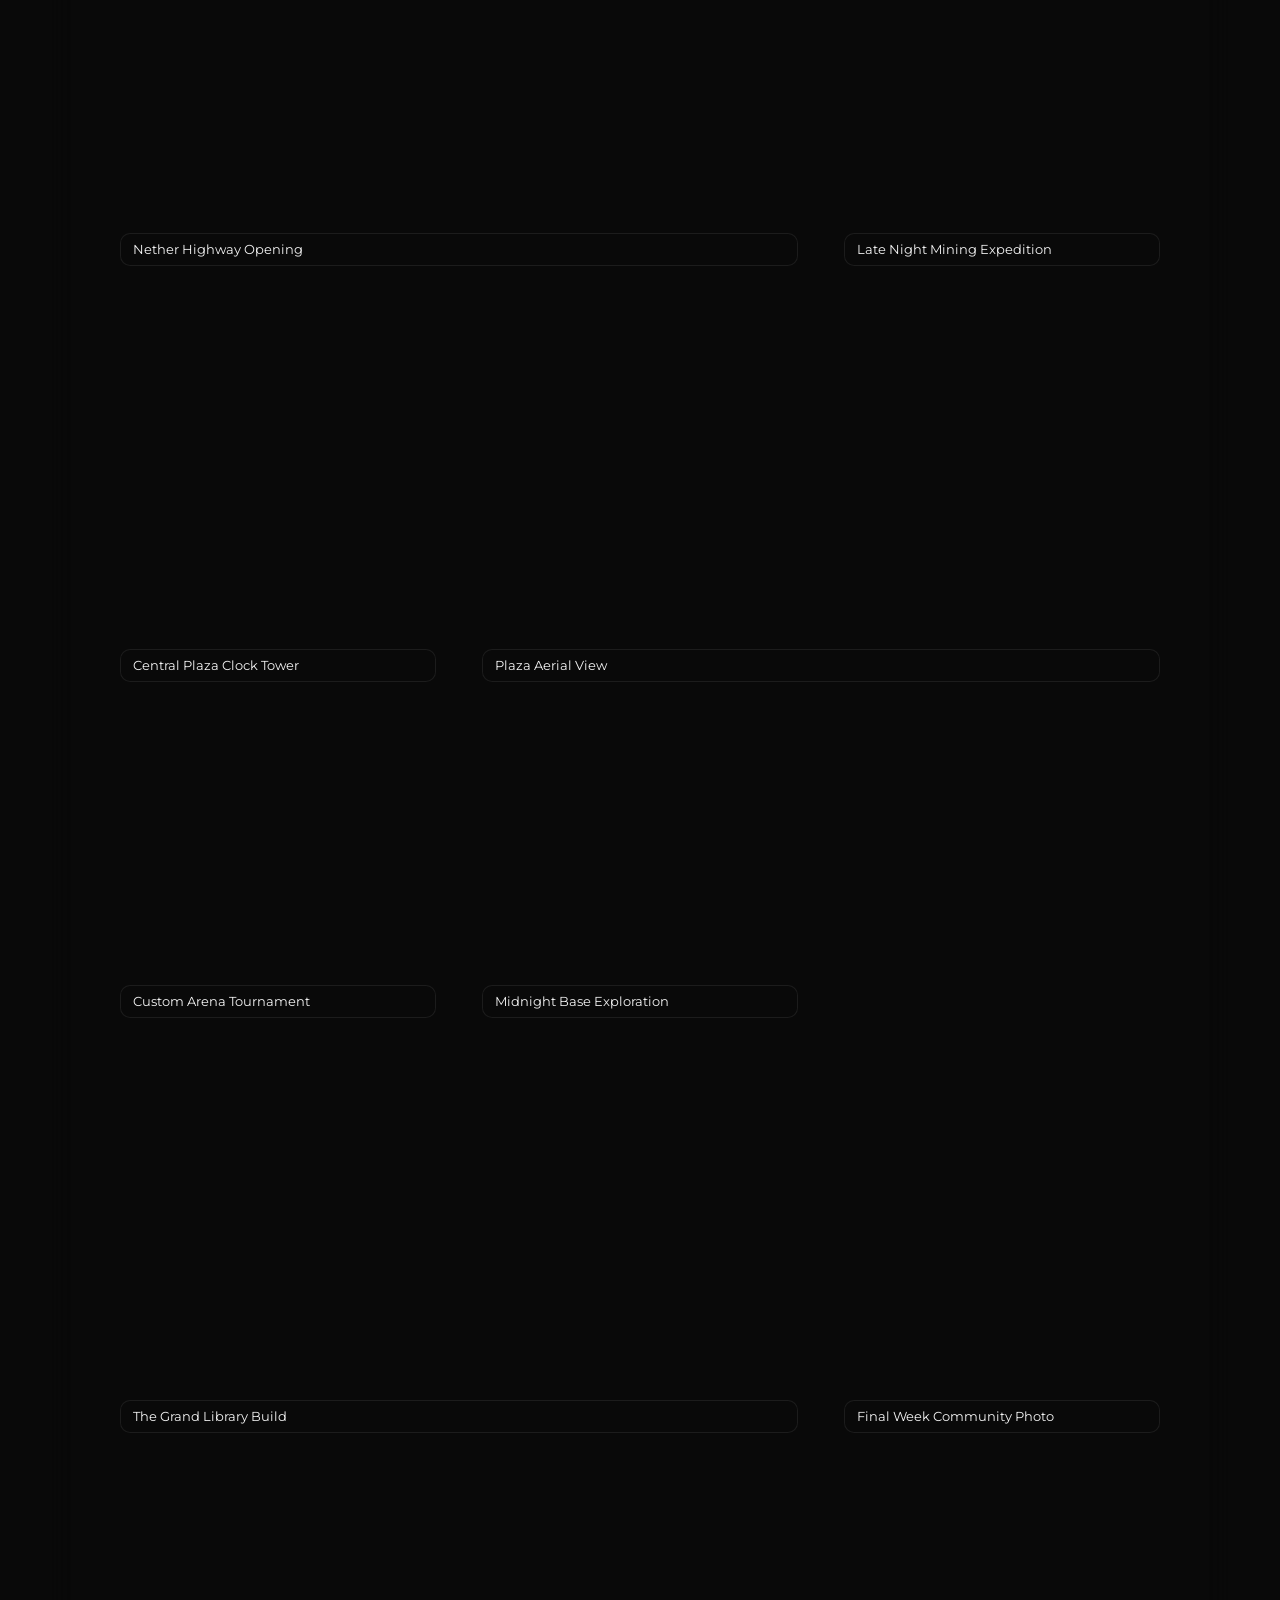
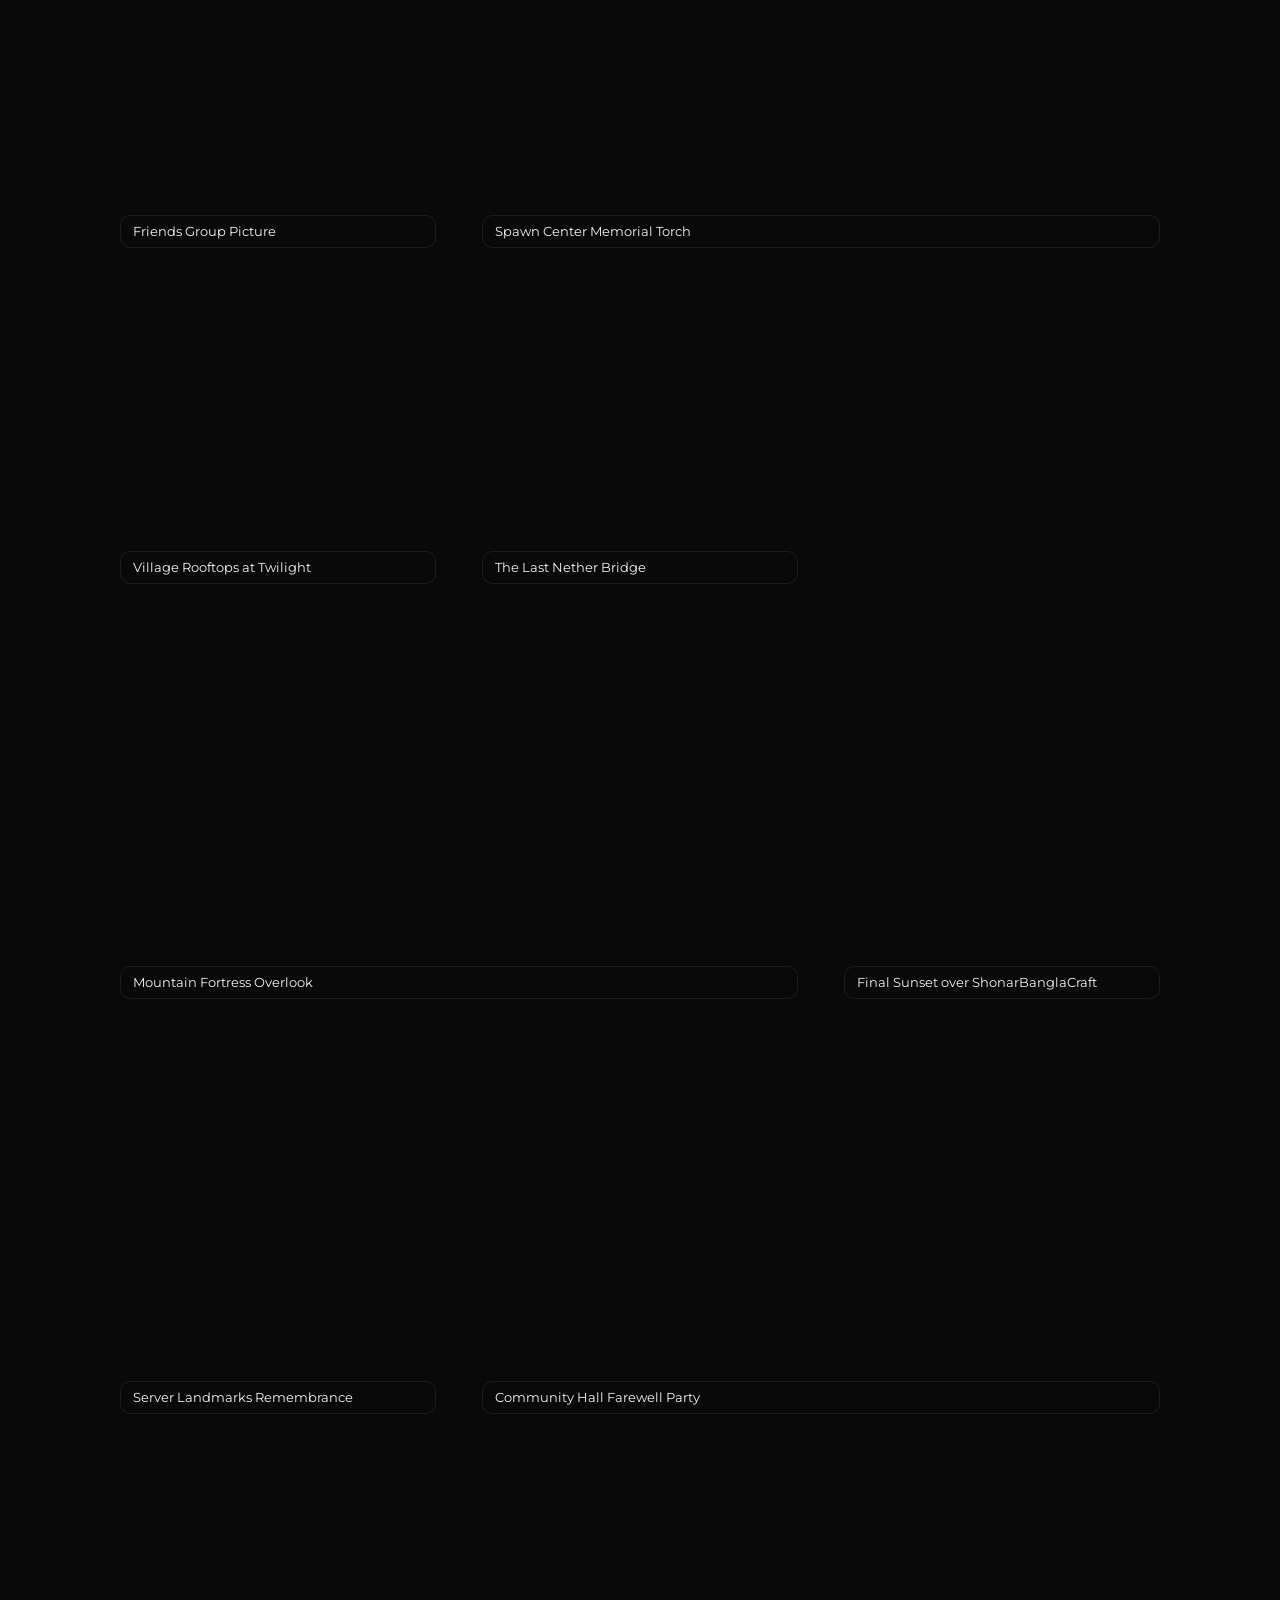
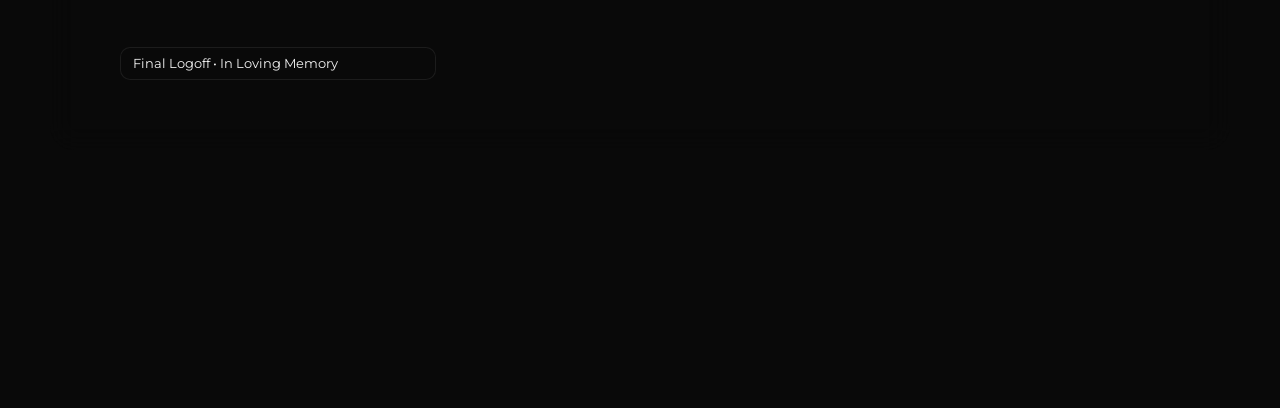
==== commit 1d299413: "Add files via upload" ====
--- a/index.html
+++ b/index.html
@@ -1261,6 +1261,17 @@
       word-break: break-word;
     }
 
+    .player-role-badge {
+      font-size: 0.58rem;
+      text-transform: uppercase;
+      letter-spacing: 0.1em;
+      padding: 3px 8px;
+      border-radius: 999px;
+      background: rgba(131, 223, 116, 0.1);
+      color: var(--accent);
+      font-weight: 700;
+    }
+
     .player-copy-hint {
       position: absolute;
       top: 8px;
@@ -1549,6 +1560,29 @@
       filter: saturate(1.1);
     }
 
+    .memory-card::after {
+      content: "";
+      position: absolute;
+      inset: auto 0 0;
+      height: 48%;
+      background: linear-gradient(transparent, rgba(0, 0, 0, 0.85));
+      pointer-events: none;
+    }
+
+    .memory-card figcaption {
+      position: absolute;
+      inset: auto 14px 14px;
+      z-index: 2;
+      padding: 8px 12px;
+      border-radius: 10px;
+      background: rgba(10, 10, 10, 0.75);
+      border: 1px solid rgba(255, 255, 255, 0.08);
+      color: #f5f5f5;
+      font-size: 0.8rem;
+      backdrop-filter: blur(8px);
+      -webkit-backdrop-filter: blur(8px);
+    }
+
     /* ─── FULL-FEATURED GALLERY LIGHTBOX ────────────────── */
     .viewer {
       position: fixed;
@@ -1603,10 +1637,15 @@
     .viewer-bar {
       display: flex;
       align-items: center;
-      justify-content: center;
+      justify-content: space-between;
       width: 100%;
       padding: 12px 6px;
       color: #e0e0e0;
+    }
+
+    .viewer-caption {
+      font-size: 0.85rem;
+      color: #fff;
     }
 
     .viewer-counter {
@@ -1780,21 +1819,6 @@
     }
 
     /* ─── RESPONSIVE STYLES ─────────────────────────────── */
-    @media (prefers-reduced-motion: reduce) {
-      *, *::before, *::after {
-        animation-duration: 0.01ms !important;
-        animation-iteration-count: 1 !important;
-        transition-duration: 0.01ms !important;
-        scroll-behavior: auto !important;
-      }
-    }
-
-    .player-card:focus-visible,
-    .memory-card:focus-visible {
-      outline: 2px solid var(--accent);
-      outline-offset: 3px;
-    }
-
     @media (max-width: 900px) {
       .stat-row {
         grid-template-columns: repeat(2, 1fr);
@@ -1997,16 +2021,16 @@
           <div class="stat-item">
             <div class="stat-icon">⚔️</div>
             <div class="stat-number"><span data-target="14">0</span></div>
-            <div class="stat-label">Players</div>
+            <div class="stat-label">Founding Players</div>
           </div>
           <div class="stat-item">
             <div class="stat-icon">🧩</div>
-            <div class="stat-number"><span data-target="44" id="pluginStat">0</span></div>
-            <div class="stat-label">Plugins</div>
+            <div class="stat-number"><span data-target="36">0</span></div>
+            <div class="stat-label">Custom Plugins</div>
           </div>
           <div class="stat-item">
             <div class="stat-icon">📸</div>
-            <div class="stat-number"><span data-target="21" id="memStat">0</span><span class="stat-plus">+</span></div>
+            <div class="stat-number"><span data-target="21">0</span><span class="stat-plus">+</span></div>
             <div class="stat-label">Memories Saved</div>
           </div>
         </div>
@@ -2102,133 +2126,148 @@
         <h2 class="split-heading">Thanks for joining</h2>
       </div>
       <p class="players-note">
-        A heartfelt thank you to everyone who logged in, explored, and helped make the server feel alive. Click any player card to copy their Minecraft username!
+        A heartfelt thank you to everyone who logged in, explored, and helped make the server feel alive. Click any
+        player card to copy their Minecraft IGN!
       </p>
       <div class="players-grid">
-        <article class="player-card" data-ign="heysiam" tabindex="0" role="button" aria-label="Copy username heysiam">
+        <article class="player-card" data-ign="heysiam">
           <span class="player-copy-hint">📋</span>
           <div class="player-avatar-wrap">
             <img src="https://mc-heads.net/avatar/heysiam/128" alt="heysiam" class="player-avatar" loading="lazy"
-              onerror="this.onerror=null;this.src='https://mc-heads.net/avatar/MHF_Steve/128'" />
+              onerror="this.src='https://mc-heads.net/avatar/MHF_Steve/128'" />
           </div>
           <span class="player-name">heysiam</span>
+          <span class="player-role-badge">Founder</span>
         </article>
 
-        <article class="player-card" data-ign="Prime_Nirob" tabindex="0" role="button" aria-label="Copy username Prime_Nirob">
+        <article class="player-card" data-ign="Prime_Nirob">
           <span class="player-copy-hint">📋</span>
           <div class="player-avatar-wrap">
             <img src="https://mc-heads.net/avatar/Prime_Nirob/128" alt="Prime_Nirob" class="player-avatar"
-              loading="lazy" onerror="this.onerror=null;this.src='https://mc-heads.net/avatar/MHF_Steve/128'" />
+              loading="lazy" onerror="this.src='https://mc-heads.net/avatar/MHF_Steve/128'" />
           </div>
           <span class="player-name">Prime_Nirob</span>
+          <span class="player-role-badge">Veteran</span>
         </article>
 
-        <article class="player-card" data-ign="b_UnheardLion329" tabindex="0" role="button" aria-label="Copy username b_UnheardLion329">
+        <article class="player-card" data-ign="b_UnheardLion329">
           <span class="player-copy-hint">📋</span>
           <div class="player-avatar-wrap">
             <img src="https://mc-heads.net/avatar/b_UnheardLion329/128" alt="b_UnheardLion329" class="player-avatar"
-              loading="lazy" onerror="this.onerror=null;this.src='https://mc-heads.net/avatar/MHF_Steve/128'" />
+              loading="lazy" onerror="this.src='https://mc-heads.net/avatar/MHF_Steve/128'" />
           </div>
           <span class="player-name">b_UnheardLion329</span>
+          <span class="player-role-badge">Explorer</span>
         </article>
 
-        <article class="player-card" data-ign="NOT_Xelvion" tabindex="0" role="button" aria-label="Copy username NOT_Xelvion">
+        <article class="player-card" data-ign="NOT_Xelvion">
           <span class="player-copy-hint">📋</span>
           <div class="player-avatar-wrap">
             <img src="https://mc-heads.net/avatar/NOT_Xelvion/128" alt="NOT_Xelvion" class="player-avatar"
-              loading="lazy" onerror="this.onerror=null;this.src='https://mc-heads.net/avatar/MHF_Steve/128'" />
+              loading="lazy" onerror="this.src='https://mc-heads.net/avatar/MHF_Steve/128'" />
           </div>
           <span class="player-name">NOT_Xelvion</span>
+          <span class="player-role-badge">Builder</span>
         </article>
 
-        <article class="player-card" data-ign="kamado_sanny" tabindex="0" role="button" aria-label="Copy username kamado_sanny">
+        <article class="player-card" data-ign="kamado_sanny">
           <span class="player-copy-hint">📋</span>
           <div class="player-avatar-wrap">
             <img src="https://mc-heads.net/avatar/kamado_sanny/128" alt="kamado_sanny" class="player-avatar"
-              loading="lazy" onerror="this.onerror=null;this.src='https://mc-heads.net/avatar/MHF_Steve/128'" />
+              loading="lazy" onerror="this.src='https://mc-heads.net/avatar/MHF_Steve/128'" />
           </div>
           <span class="player-name">kamado_sanny</span>
+          <span class="player-role-badge">Adventurer</span>
         </article>
 
-        <article class="player-card" data-ign="tahmid" tabindex="0" role="button" aria-label="Copy username tahmid">
+        <article class="player-card" data-ign="tahmid">
           <span class="player-copy-hint">📋</span>
           <div class="player-avatar-wrap">
             <img src="https://mc-heads.net/avatar/tahmid/128" alt="tahmid" class="player-avatar" loading="lazy"
-              onerror="this.onerror=null;this.src='https://mc-heads.net/avatar/MHF_Steve/128'" />
+              onerror="this.src='https://mc-heads.net/avatar/MHF_Steve/128'" />
           </div>
           <span class="player-name">tahmid</span>
+          <span class="player-role-badge">OG Member</span>
         </article>
 
-        <article class="player-card" data-ign="seajon" tabindex="0" role="button" aria-label="Copy username seajon">
+        <article class="player-card" data-ign="seajon">
           <span class="player-copy-hint">📋</span>
           <div class="player-avatar-wrap">
             <img src="https://mc-heads.net/avatar/seajon/128" alt="seajon" class="player-avatar" loading="lazy"
-              onerror="this.onerror=null;this.src='https://mc-heads.net/avatar/MHF_Steve/128'" />
+              onerror="this.src='https://mc-heads.net/avatar/MHF_Steve/128'" />
           </div>
           <span class="player-name">seajon</span>
+          <span class="player-role-badge">Fighter</span>
         </article>
 
-        <article class="player-card" data-ign="SylexPlayss" tabindex="0" role="button" aria-label="Copy username SylexPlayss">
+        <article class="player-card" data-ign="SylexPlayss">
           <span class="player-copy-hint">📋</span>
           <div class="player-avatar-wrap">
             <img src="https://mc-heads.net/avatar/SylexPlayss/128" alt="SylexPlayss" class="player-avatar"
-              loading="lazy" onerror="this.onerror=null;this.src='https://mc-heads.net/avatar/MHF_Steve/128'" />
+              loading="lazy" onerror="this.src='https://mc-heads.net/avatar/MHF_Steve/128'" />
           </div>
           <span class="player-name">SylexPlayss</span>
+          <span class="player-role-badge">Engineer</span>
         </article>
 
-        <article class="player-card" data-ign="b_SkilledAlpaca5" tabindex="0" role="button" aria-label="Copy username b_SkilledAlpaca5">
+        <article class="player-card" data-ign="b_SkilledAlpaca5">
           <span class="player-copy-hint">📋</span>
           <div class="player-avatar-wrap">
             <img src="https://mc-heads.net/avatar/b_SkilledAlpaca5/128" alt="b_SkilledAlpaca5" class="player-avatar"
-              loading="lazy" onerror="this.onerror=null;this.src='https://mc-heads.net/avatar/MHF_Steve/128'" />
+              loading="lazy" onerror="this.src='https://mc-heads.net/avatar/MHF_Steve/128'" />
           </div>
           <span class="player-name">b_SkilledAlpaca5</span>
+          <span class="player-role-badge">Explorer</span>
         </article>
 
-        <article class="player-card" data-ign="dip237" tabindex="0" role="button" aria-label="Copy username dip237">
+        <article class="player-card" data-ign="dip237">
           <span class="player-copy-hint">📋</span>
           <div class="player-avatar-wrap">
             <img src="https://mc-heads.net/avatar/dip237/128" alt="dip237" class="player-avatar" loading="lazy"
-              onerror="this.onerror=null;this.src='https://mc-heads.net/avatar/MHF_Steve/128'" />
+              onerror="this.src='https://mc-heads.net/avatar/MHF_Steve/128'" />
           </div>
           <span class="player-name">dip237</span>
+          <span class="player-role-badge">Adventurer</span>
         </article>
 
-        <article class="player-card" data-ign="Death_67" tabindex="0" role="button" aria-label="Copy username Death_67">
+        <article class="player-card" data-ign="Death_67">
           <span class="player-copy-hint">📋</span>
           <div class="player-avatar-wrap">
             <img src="https://mc-heads.net/avatar/Death_67/128" alt="Death_67" class="player-avatar" loading="lazy"
-              onerror="this.onerror=null;this.src='https://mc-heads.net/avatar/MHF_Steve/128'" />
+              onerror="this.src='https://mc-heads.net/avatar/MHF_Steve/128'" />
           </div>
           <span class="player-name">Death_67</span>
+          <span class="player-role-badge">Night Hunter</span>
         </article>
 
-        <article class="player-card" data-ign="N4BX" tabindex="0" role="button" aria-label="Copy username N4BX">
+        <article class="player-card" data-ign="N4BX">
           <span class="player-copy-hint">📋</span>
           <div class="player-avatar-wrap">
             <img src="https://mc-heads.net/avatar/N4BX/128" alt="N4BX" class="player-avatar" loading="lazy"
-              onerror="this.onerror=null;this.src='https://mc-heads.net/avatar/MHF_Steve/128'" />
+              onerror="this.src='https://mc-heads.net/avatar/MHF_Steve/128'" />
           </div>
           <span class="player-name">N4BX</span>
+          <span class="player-role-badge">Community</span>
         </article>
 
-        <article class="player-card" data-ign="ReturnFPS" tabindex="0" role="button" aria-label="Copy username ReturnFPS">
+        <article class="player-card" data-ign="ReturnFPS">
           <span class="player-copy-hint">📋</span>
           <div class="player-avatar-wrap">
             <img src="https://mc-heads.net/avatar/ReturnFPS/128" alt="ReturnFPS" class="player-avatar" loading="lazy"
-              onerror="this.onerror=null;this.src='https://mc-heads.net/avatar/MHF_Steve/128'" />
+              onerror="this.src='https://mc-heads.net/avatar/MHF_Steve/128'" />
           </div>
           <span class="player-name">ReturnFPS</span>
+          <span class="player-role-badge">Speedrunner</span>
         </article>
 
-        <article class="player-card" data-ign="AnonORaxon" tabindex="0" role="button" aria-label="Copy username AnonORaxon">
+        <article class="player-card" data-ign="AnonORaxon">
           <span class="player-copy-hint">📋</span>
           <div class="player-avatar-wrap">
             <img src="https://mc-heads.net/avatar/AnonORaxon/128" alt="AnonORaxon" class="player-avatar" loading="lazy"
-              onerror="this.onerror=null;this.src='https://mc-heads.net/avatar/MHF_Steve/128'" />
+              onerror="this.src='https://mc-heads.net/avatar/MHF_Steve/128'" />
           </div>
           <span class="player-name">AnonORaxon</span>
+          <span class="player-role-badge">Creator</span>
         </article>
       </div>
     </section>
@@ -2246,7 +2285,7 @@
       <!-- Category Filter & Search -->
       <div class="plugins-filter-bar">
         <div class="plugins-categories">
-          <button class="cat-btn active" data-cat="all" id="allCatBtn">All (44)</button>
+          <button class="cat-btn active" data-cat="all">All (36)</button>
           <button class="cat-btn" data-cat="core">Core & Admin</button>
           <button class="cat-btn" data-cat="world">World & Claims</button>
           <button class="cat-btn" data-cat="gameplay">Gameplay & RPG</button>
@@ -2367,6 +2406,7 @@
     <figure class="viewer-card">
       <div id="viewerMedia" class="viewer-media"></div>
       <div class="viewer-bar">
+        <figcaption id="viewerCaption" class="viewer-caption"></figcaption>
         <span id="viewerCounter" class="viewer-counter"></span>
       </div>
     </figure>
@@ -2458,19 +2498,18 @@
         requestAnimationFrame(animRing);
       })();
 
-      const hoverSel = 'a, button, .player-card, .plugin-pill, .memory-card, input';
-      const hoverOn = () => {
-        cur.style.transform = 'translate(-50%, -50%) scale(0.6)';
-        ring.style.transform = 'translate(-50%, -50%) scale(1.4)';
-        ring.style.borderColor = 'rgba(131,223,116,0.9)';
-      };
-      const hoverOff = () => {
-        cur.style.transform = 'translate(-50%, -50%) scale(1)';
-        ring.style.transform = 'translate(-50%, -50%) scale(1)';
-        ring.style.borderColor = 'rgba(131,223,116,0.6)';
-      };
-      document.addEventListener('mouseover', e => { if (e.target.closest(hoverSel)) hoverOn(); });
-      document.addEventListener('mouseout', e => { if (e.target.closest(hoverSel)) hoverOff(); });
+      document.querySelectorAll('a, button, .player-card, .plugin-pill, .memory-card, input').forEach(el => {
+        el.addEventListener('mouseenter', () => {
+          cur.style.transform = 'translate(-50%, -50%) scale(0.6)';
+          ring.style.transform = 'translate(-50%, -50%) scale(1.4)';
+          ring.style.borderColor = 'rgba(131,223,116,0.9)';
+        });
+        el.addEventListener('mouseleave', () => {
+          cur.style.transform = 'translate(-50%, -50%) scale(1)';
+          ring.style.transform = 'translate(-50%, -50%) scale(1)';
+          ring.style.borderColor = 'rgba(131,223,116,0.6)';
+        });
+      });
     }
 
     /* ─── 4. NAVIGATION ACTIVE STATE & PROGRESS BAR ─────── */
@@ -2677,23 +2716,15 @@
     }
 
     document.querySelectorAll(".player-card").forEach(card => {
-      const copy = async () => {
+      card.addEventListener("click", () => {
         const ign = card.dataset.ign || card.querySelector(".player-name")?.textContent.trim();
-        if (!ign) return;
-        try {
-          await navigator.clipboard.writeText(ign);
-        } catch (_) {
-          const t = document.createElement("textarea");
-          t.value = ign; t.style.position = "fixed"; t.style.opacity = "0";
-          document.body.appendChild(t); t.select();
-          try { document.execCommand("copy"); } catch (__) { }
-          t.remove();
+        if (ign) {
+          navigator.clipboard.writeText(ign).then(() => {
+            showToast(`Copied IGN: ${ign} 📋`);
+          }).catch(() => {
+            showToast(`Player: ${ign}`);
+          });
         }
-        showToast(`Copied IGN: ${ign} 📋`);
-      };
-      card.addEventListener("click", copy);
-      card.addEventListener("keydown", e => {
-        if (e.key === "Enter" || e.key === " ") { e.preventDefault(); copy(); }
       });
     });
 
@@ -2701,13 +2732,6 @@
     const pluginPills = Array.from(document.querySelectorAll(".plugin-pill"));
     const catButtons = Array.from(document.querySelectorAll(".cat-btn"));
     const pluginSearch = document.getElementById("pluginSearch");
-    // Keep counts in sync with the real lists
-    const allCatBtn = document.getElementById("allCatBtn");
-    if (allCatBtn) allCatBtn.textContent = `All (${pluginPills.length})`;
-    const pluginStat = document.getElementById("pluginStat");
-    if (pluginStat) pluginStat.dataset.target = pluginPills.length;
-    const playerStat = document.querySelector('[data-target="14"]');
-    if (playerStat) playerStat.dataset.target = document.querySelectorAll(".player-card").length;
 
     function filterPlugins() {
       const activeCat = document.querySelector(".cat-btn.active")?.dataset.cat || "all";
@@ -2736,32 +2760,33 @@
 
     /* ─── 11. GALLERY & LIGHTBOX ─────────────────────────── */
     const galleryItems = [
-      "gallary/2026-04-08_01.33.55.png",
-      "gallary/2026-04-08_01.34.12.png",
-      "gallary/2026-04-11_08.46.39.png",
-      "gallary/2026-04-11_14.56.36.png",
-      "gallary/2026-04-13_17.01.39.png",
-      "gallary/2026-04-15_04.43.30.png",
-      "gallary/2026-04-15_04.59.34.png",
-      "gallary/2026-04-15_04.59.35.png",
-      "gallary/2026-04-17_21.11.31.png",
-      "gallary/2026-04-18_04.24.40.png",
-      "gallary/2026-04-24_18.35.49.png",
-      "gallary/2026-05-08_22.27.42.png",
-      "gallary/2026-05-08_22.27.43.png",
-      "gallary/2026-05-08_22.27.48.png",
-      "gallary/2026-05-08_22.28.33.png",
-      "gallary/2026-05-08_22.28.54.png",
-      "gallary/2026-05-08_22.29.17.png",
-      "gallary/2026-05-08_22.29.33.png",
-      "gallary/2026-05-08_22.30.03.png",
-      "gallary/2026-05-09_20.16.54.png",
-      "gallary/2026-05-09_22.04.53.png"
+      { src: "gallary/2026-04-08_01.33.55.png", caption: "Early Server Spawn & Castle Grounds" },
+      { src: "gallary/2026-04-08_01.34.12.png", caption: "Town Hall Construction Night" },
+      { src: "gallary/2026-04-11_08.46.39.png", caption: "Morning Sunrise over the Harbor" },
+      { src: "gallary/2026-04-11_14.56.36.png", caption: "Community Marketplace Gathering" },
+      { src: "gallary/2026-04-13_17.01.39.png", caption: "Nether Highway Opening" },
+      { src: "gallary/2026-04-15_04.43.30.png", caption: "Late Night Mining Expedition" },
+      { src: "gallary/2026-04-15_04.59.34.png", caption: "Central Plaza Clock Tower" },
+      { src: "gallary/2026-04-15_04.59.35.png", caption: "Plaza Aerial View" },
+      { src: "gallary/2026-04-17_21.11.31.png", caption: "Custom Arena Tournament" },
+      { src: "gallary/2026-04-18_04.24.40.png", caption: "Midnight Base Exploration" },
+      { src: "gallary/2026-04-24_18.35.49.png", caption: "The Grand Library Build" },
+      { src: "gallary/2026-05-08_22.27.42.png", caption: "Final Week Community Photo" },
+      { src: "gallary/2026-05-08_22.27.43.png", caption: "Friends Group Picture" },
+      { src: "gallary/2026-05-08_22.27.48.png", caption: "Spawn Center Memorial Torch" },
+      { src: "gallary/2026-05-08_22.28.33.png", caption: "Village Rooftops at Twilight" },
+      { src: "gallary/2026-05-08_22.28.54.png", caption: "The Last Nether Bridge" },
+      { src: "gallary/2026-05-08_22.29.17.png", caption: "Mountain Fortress Overlook" },
+      { src: "gallary/2026-05-08_22.29.33.png", caption: "Final Sunset over ShonarBanglaCraft" },
+      { src: "gallary/2026-05-08_22.30.03.png", caption: "Server Landmarks Remembrance" },
+      { src: "gallary/2026-05-09_20.16.54.png", caption: "Community Hall Farewell Party" },
+      { src: "gallary/2026-05-09_22.04.53.png", caption: "Final Logoff • In Loving Memory" }
     ];
 
     const galleryGrid = document.getElementById("galleryGrid");
     const viewer = document.getElementById("viewer");
     const viewerMedia = document.getElementById("viewerMedia");
+    const viewerCaption = document.getElementById("viewerCaption");
     const viewerCounter = document.getElementById("viewerCounter");
     const viewerClose = document.getElementById("viewerClose");
     const viewerPrev = document.getElementById("viewerPrev");
@@ -2769,50 +2794,42 @@
     let currentGalleryIdx = 0;
     const sizeClasses = ["tall", "wide", ""];
 
-    function buildGalleryCard(src, i) {
+    function buildGalleryCard(item, i) {
       const fig = document.createElement("figure");
       fig.className = `memory-card ${sizeClasses[i % sizeClasses.length]}`.trim();
-      fig.tabIndex = 0;
-      fig.setAttribute("role", "button");
-      fig.setAttribute("aria-label", `Open photo ${i + 1} of ${galleryItems.length}`);
       const img = document.createElement("img");
-      img.src = src;
-      img.alt = `ShonarBanglaCraft screenshot ${i + 1}`;
+      img.src = item.src;
+      img.alt = item.caption;
       img.loading = "lazy";
-      img.decoding = "async";
-      img.width = 1920;
-      img.height = 1080;
       fig.appendChild(img);
 
+      const cap = document.createElement("figcaption");
+      cap.textContent = item.caption;
+      fig.appendChild(cap);
+
       fig.addEventListener("click", () => openLightbox(i));
-      fig.addEventListener("keydown", e => {
-        if (e.key === "Enter" || e.key === " ") { e.preventDefault(); openLightbox(i); }
-      });
       return fig;
     }
 
     function renderGallery() {
       if (!galleryGrid) return;
       galleryGrid.innerHTML = "";
-      galleryItems.forEach((src, i) => galleryGrid.appendChild(buildGalleryCard(src, i)));
+      galleryItems.forEach((item, i) => {
+        galleryGrid.appendChild(buildGalleryCard(item, i));
+      });
     }
 
     function openLightbox(idx) {
       currentGalleryIdx = (idx + galleryItems.length) % galleryItems.length;
-      const src = galleryItems[currentGalleryIdx];
-      viewerMedia.innerHTML = `<img src="${src}" alt="Screenshot ${currentGalleryIdx + 1}" class="viewer-content" />`;
+      const item = galleryItems[currentGalleryIdx];
+      viewerMedia.innerHTML = `<img src="${item.src}" alt="${item.caption}" class="viewer-content" />`;
+      viewerCaption.textContent = item.caption;
       viewerCounter.textContent = `${currentGalleryIdx + 1} / ${galleryItems.length}`;
       viewer.classList.add("is-open");
       viewer.setAttribute("aria-hidden", "false");
-      document.body.style.overflow = "hidden";
-      // preload neighbours for instant next/prev
-      [currentGalleryIdx - 1, currentGalleryIdx + 1].forEach(n => {
-        new Image().src = galleryItems[(n + galleryItems.length) % galleryItems.length];
-      });
     }
 
     function closeLightbox() {
-      document.body.style.overflow = "";
       viewer.classList.remove("is-open");
       viewer.setAttribute("aria-hidden", "true");
       viewerMedia.innerHTML = "";
@@ -2841,19 +2858,7 @@
       if (e.key === "ArrowRight") nextLightbox();
     });
 
-    // Swipe left/right inside the lightbox (mobile)
-    let touchX = null;
-    viewer?.addEventListener("touchstart", e => { touchX = e.touches[0].clientX; }, { passive: true });
-    viewer?.addEventListener("touchend", e => {
-      if (touchX === null) return;
-      const dx = e.changedTouches[0].clientX - touchX;
-      touchX = null;
-      if (Math.abs(dx) > 50) (dx > 0 ? prevLightbox : nextLightbox)();
-    }, { passive: true });
-
     renderGallery();
-    const memStat = document.getElementById("memStat");
-    if (memStat) memStat.dataset.target = galleryItems.length;
 
     /* ─── 12. LUMINOUS EMERALD & XP PARTICLES CANVAS ────── */
     (function initEmeraldCanvas() {
@@ -2938,10 +2943,9 @@
           ctx.restore();
         });
 
-        if (!document.hidden) requestAnimationFrame(renderFrame);
-      }
-
-      document.addEventListener("visibilitychange", () => { if (!document.hidden) requestAnimationFrame(renderFrame); });
+        requestAnimationFrame(renderFrame);
+      }
+
       requestAnimationFrame(renderFrame);
     })();
 
@@ -2950,13 +2954,11 @@
     const autoScrollText = document.getElementById("autoScrollText");
     let isAutoScrolling = false;
     let autoScrollRaf;
-    let scrollPos = 0;
     const SCROLL_SPEED = window.innerWidth < 768 ? 0.7 : 0.9; // Smooth cinematic pixels/frame
 
     function startAutoScroll() {
       if (isAutoScrolling) return;
       isAutoScrolling = true;
-      scrollPos = window.scrollY;
       if (autoScrollBtn) {
         autoScrollBtn.classList.add("is-active");
         autoScrollBtn.setAttribute("aria-pressed", "true");
@@ -2971,8 +2973,7 @@
           stopAutoScroll();
           return;
         }
-        scrollPos += SCROLL_SPEED;
-        window.scrollTo(0, scrollPos);
+        window.scrollBy(0, SCROLL_SPEED);
         autoScrollRaf = requestAnimationFrame(step);
       }
       autoScrollRaf = requestAnimationFrame(step);
@@ -3035,4 +3036,4 @@
   </script>
 </body>
 
-</html>
+</html>
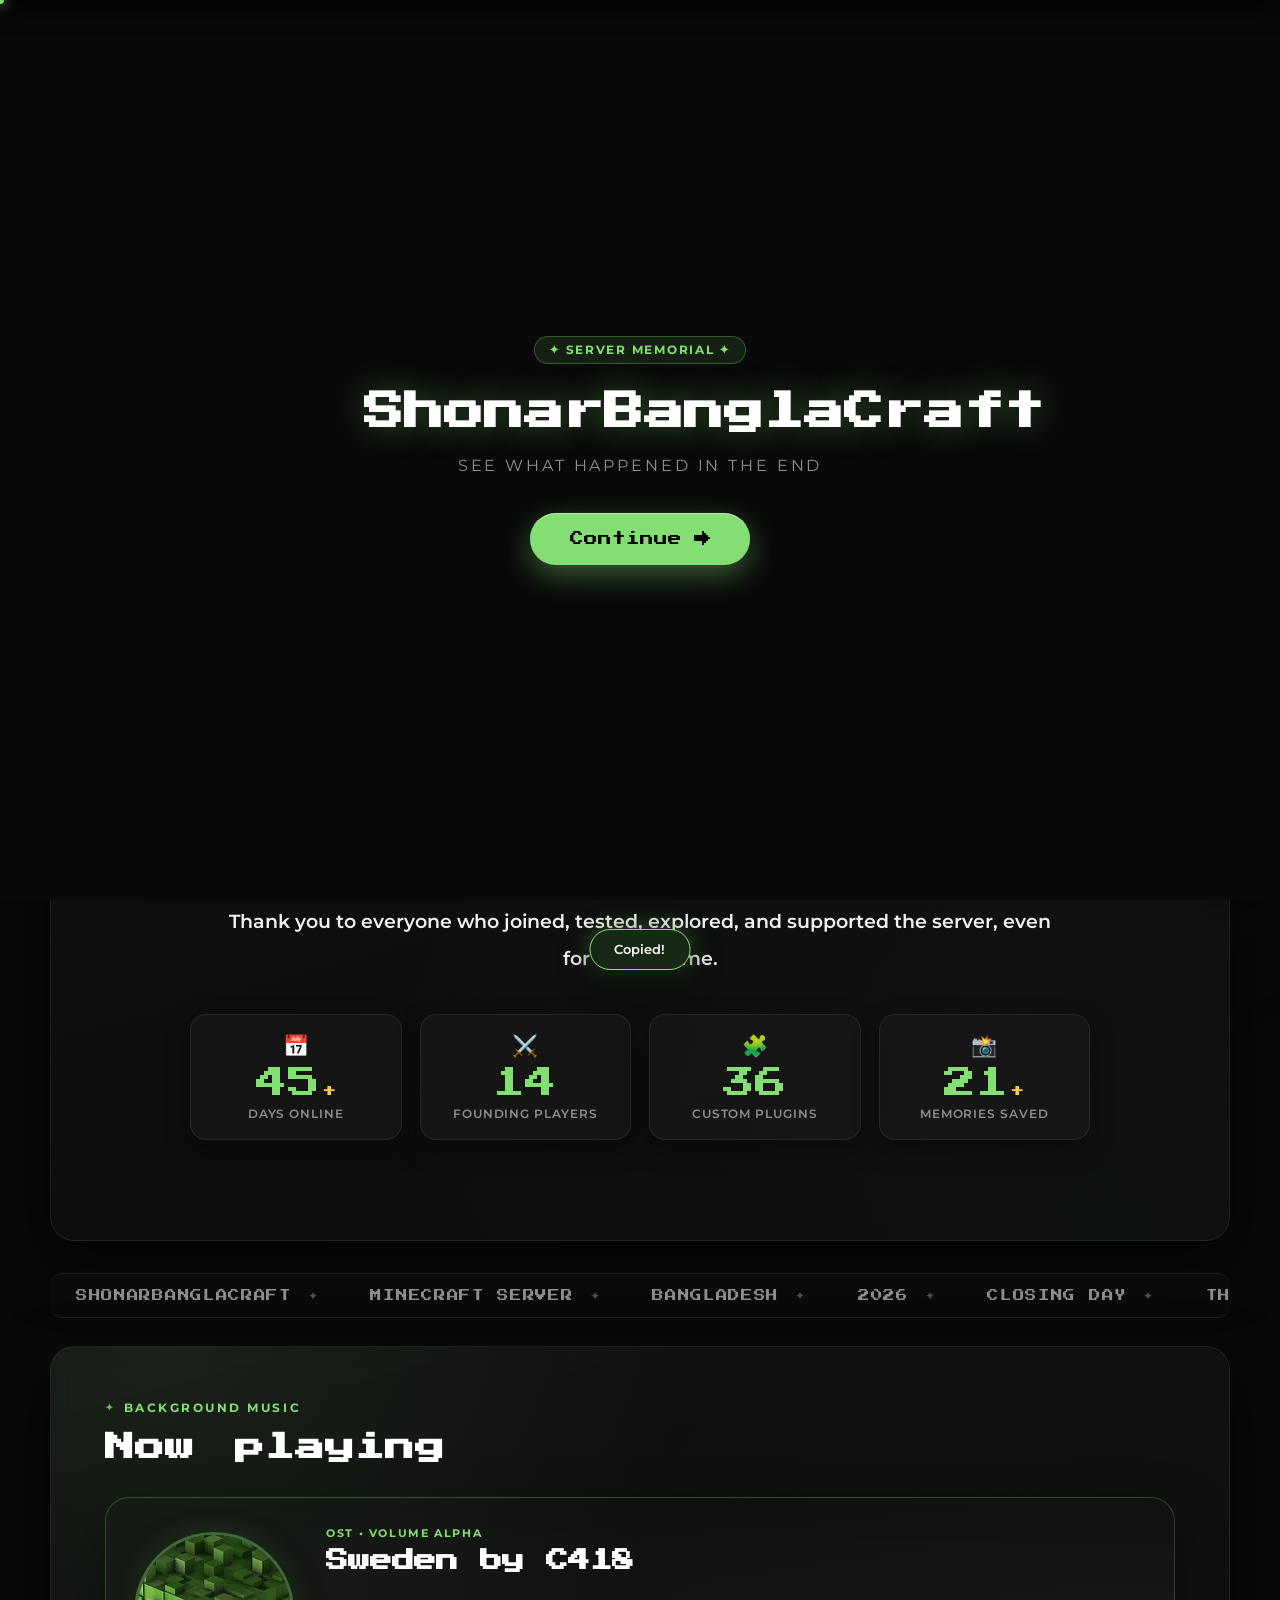
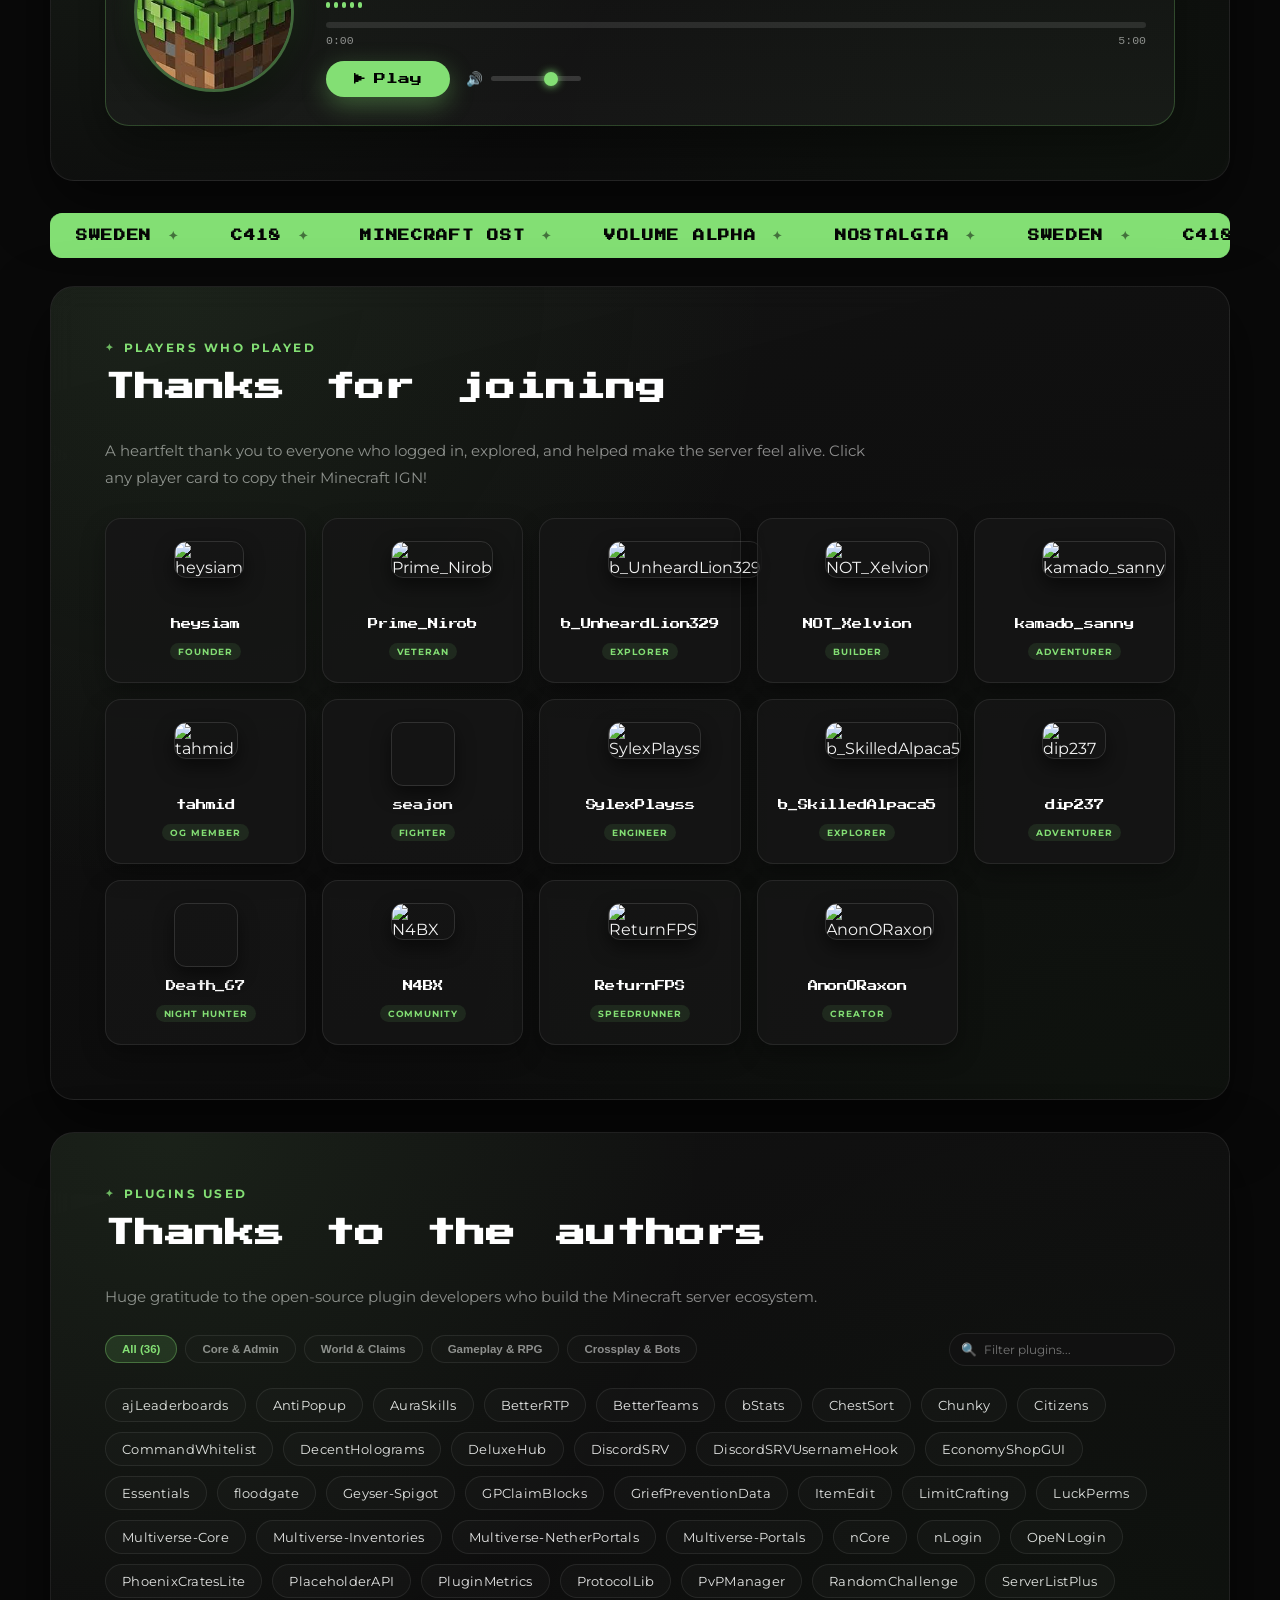
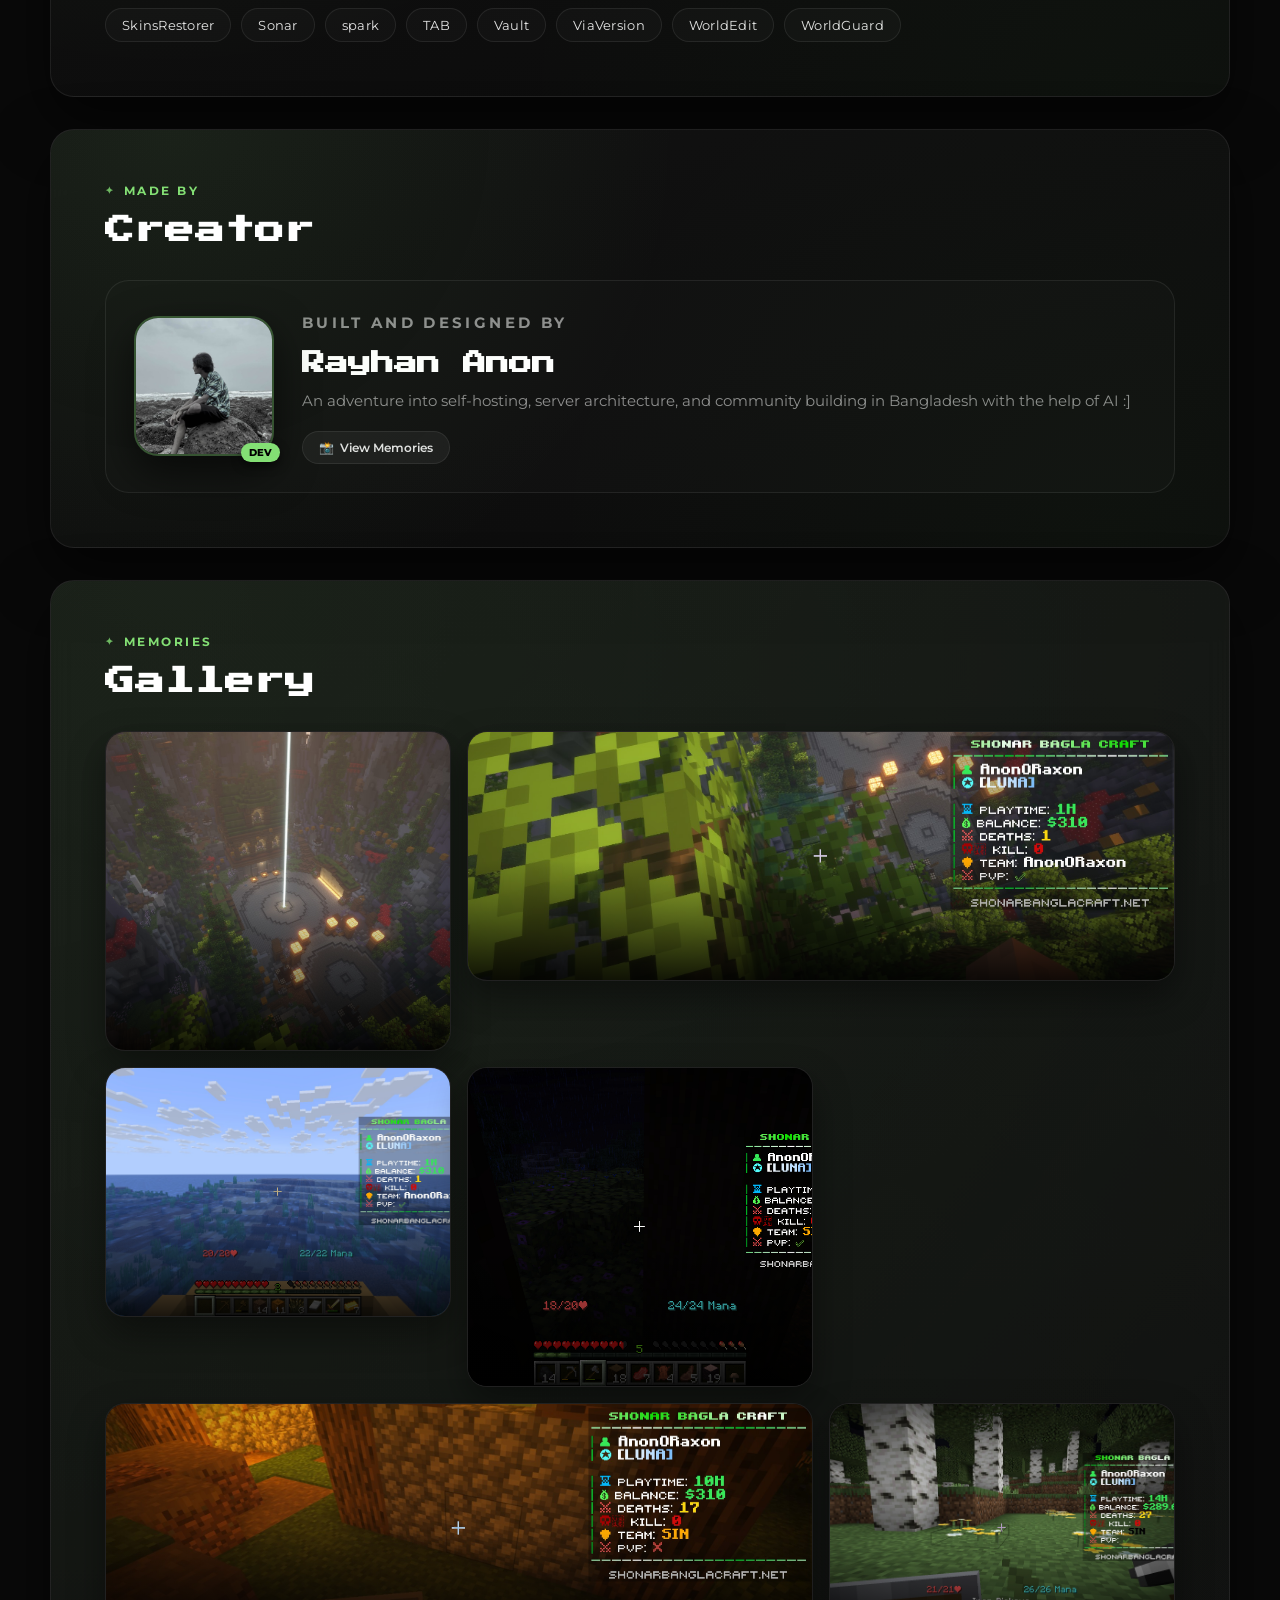
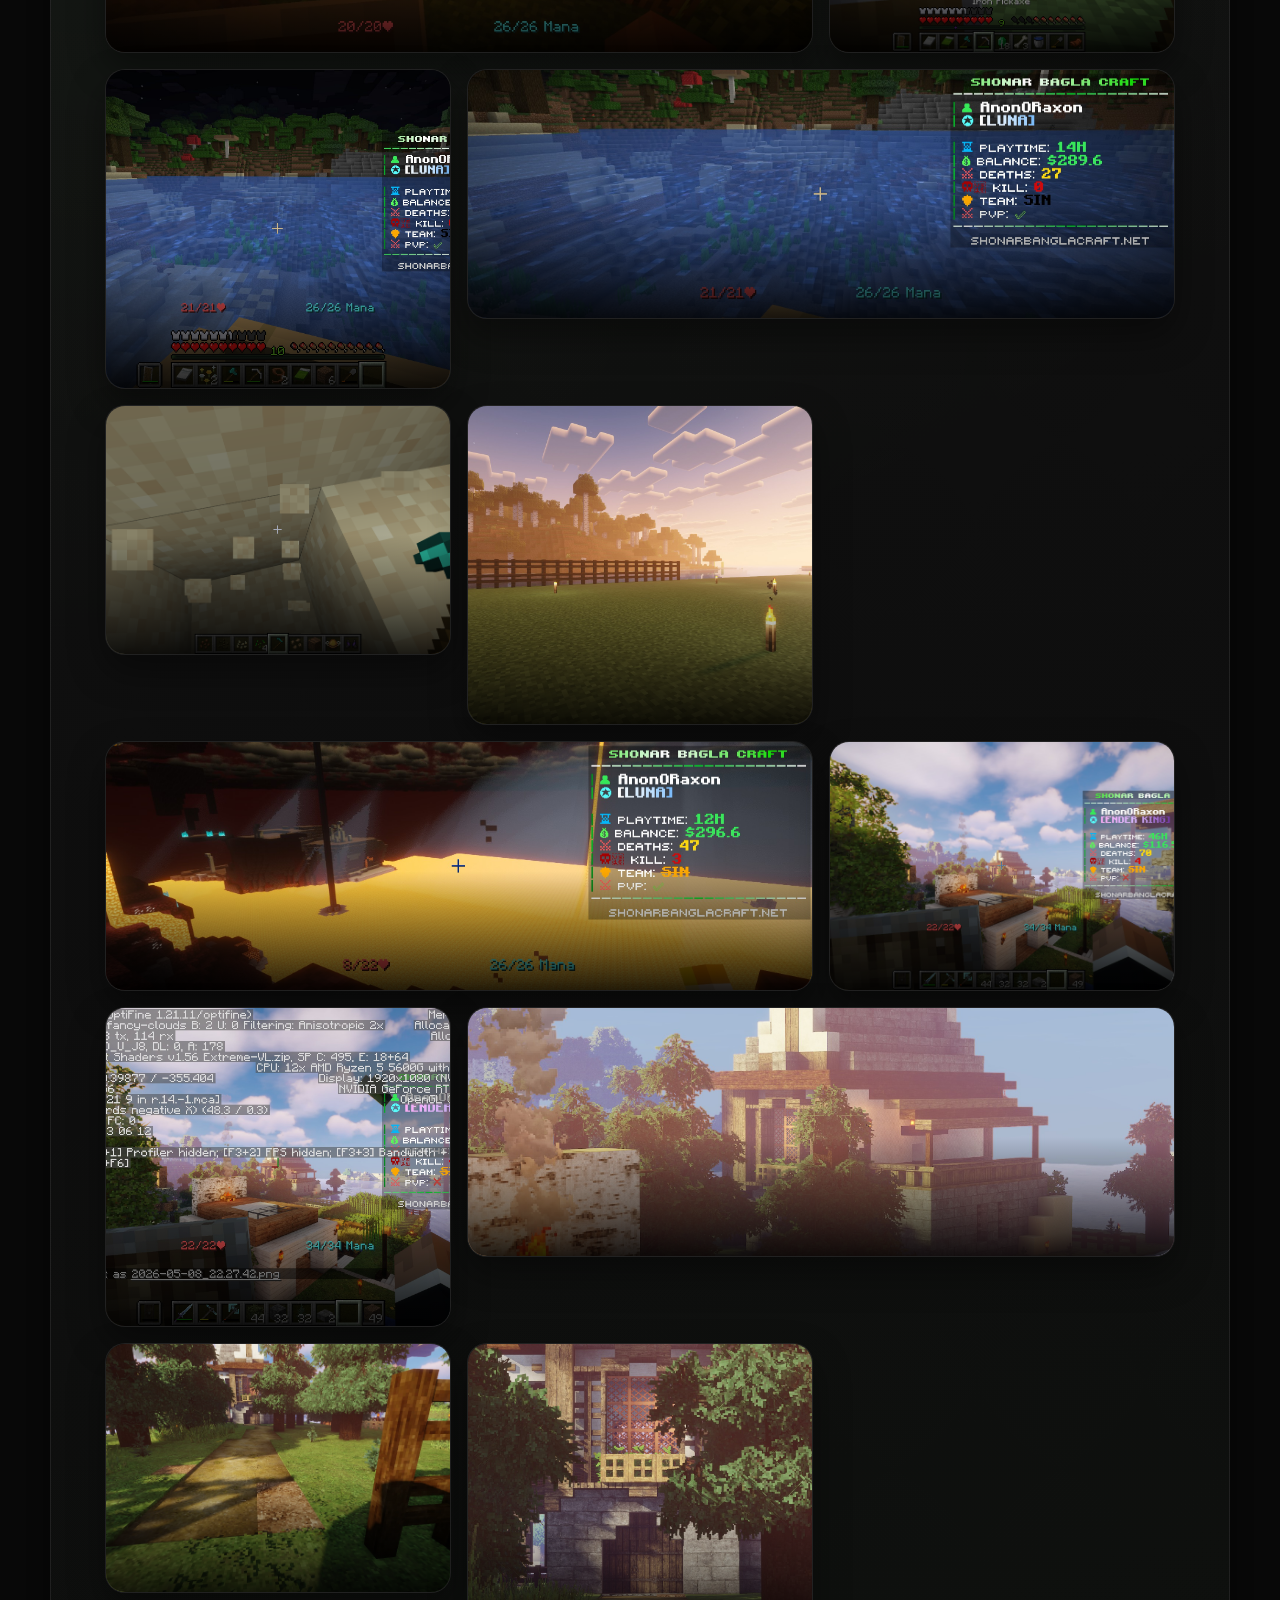
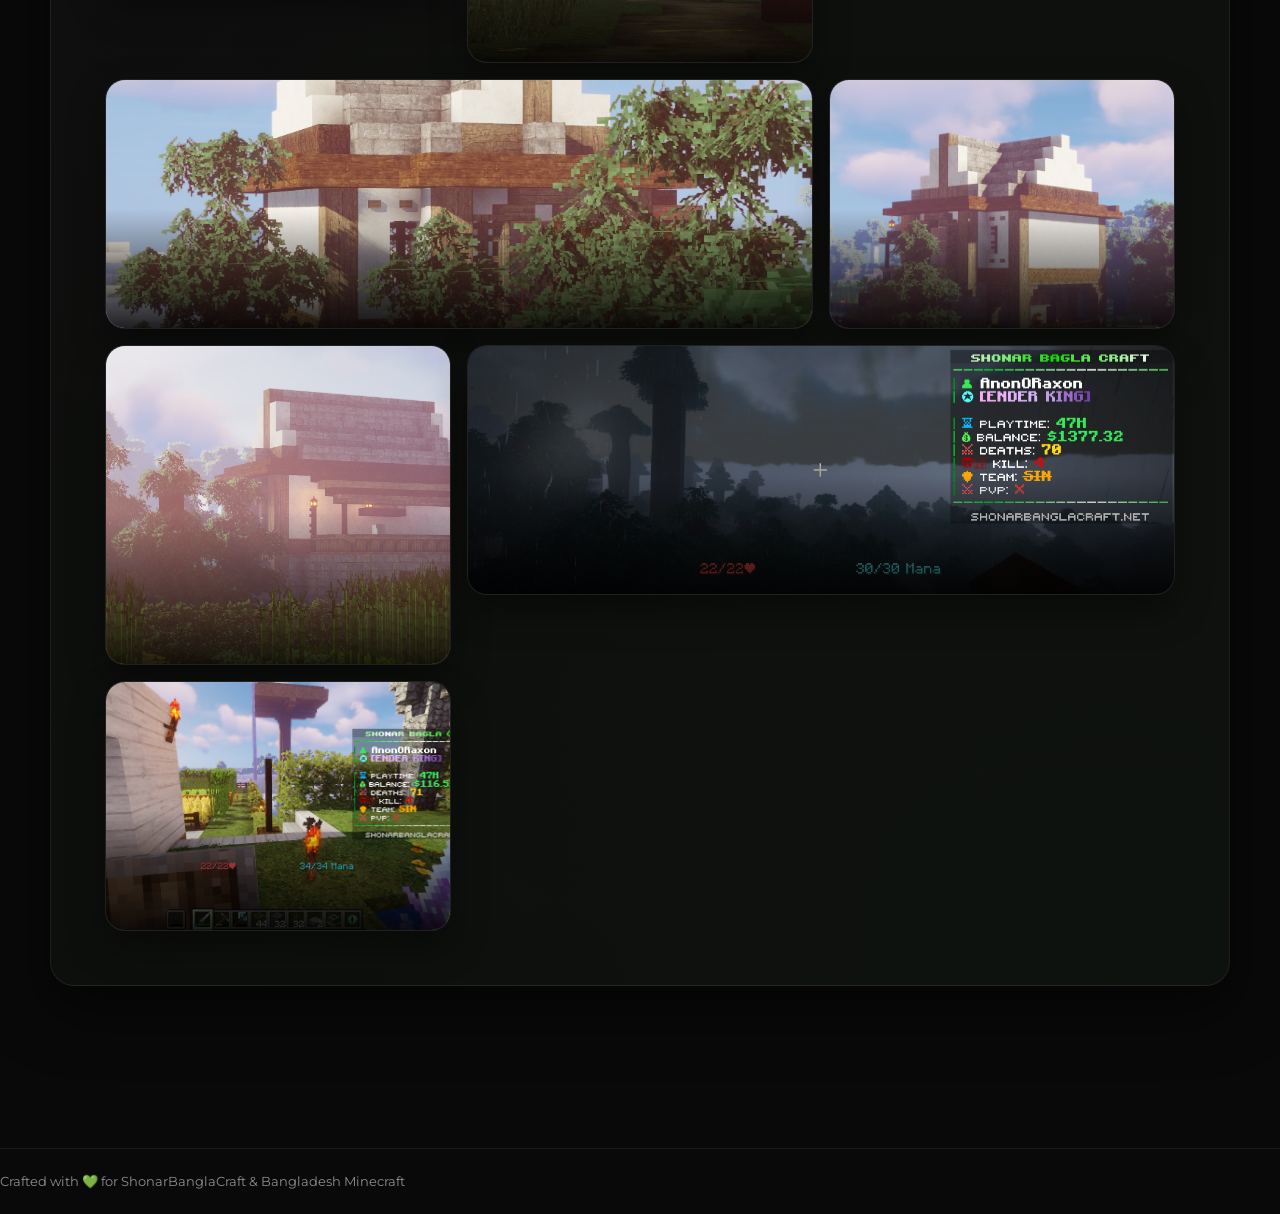
==== commit 10925e08: "Update index.html" ====
--- a/index.html
+++ b/index.html
@@ -1522,6 +1522,7 @@
       margin: 0;
       overflow: hidden;
       grid-column: span 4;
+      height: 250px;
       min-height: 250px;
       border-radius: 20px;
       border: 1px solid var(--line);
@@ -1536,6 +1537,7 @@
     }
 
     .memory-card.tall {
+      height: 320px;
       min-height: 320px;
     }
 
@@ -1567,20 +1569,6 @@
       height: 48%;
       background: linear-gradient(transparent, rgba(0, 0, 0, 0.85));
       pointer-events: none;
-    }
-
-    .memory-card figcaption {
-      position: absolute;
-      inset: auto 14px 14px;
-      z-index: 2;
-      padding: 8px 12px;
-      border-radius: 10px;
-      background: rgba(10, 10, 10, 0.75);
-      border: 1px solid rgba(255, 255, 255, 0.08);
-      color: #f5f5f5;
-      font-size: 0.8rem;
-      backdrop-filter: blur(8px);
-      -webkit-backdrop-filter: blur(8px);
     }
 
     /* ─── FULL-FEATURED GALLERY LIGHTBOX ────────────────── */
@@ -1641,11 +1629,6 @@
       width: 100%;
       padding: 12px 6px;
       color: #e0e0e0;
-    }
-
-    .viewer-caption {
-      font-size: 0.85rem;
-      color: #fff;
     }
 
     .viewer-counter {
@@ -1806,17 +1789,6 @@
       gap: 8px;
     }
 
-    .footer-mail {
-      color: var(--accent);
-      text-decoration: none;
-      font-weight: 600;
-      transition: color 0.2s ease;
-    }
-
-    .footer-mail:hover {
-      color: #fff;
-      text-decoration: underline;
-    }
 
     /* ─── RESPONSIVE STYLES ─────────────────────────────── */
     @media (max-width: 900px) {
@@ -2365,9 +2337,6 @@
             AI :]
           </p>
           <div class="creator-actions">
-            <a href="mailto:shonarbanglacraft@gmail.com" class="creator-link">
-              <span>✉️</span> Contact Email
-            </a>
             <a href="#gallery" class="creator-link">
               <span>📸</span> View Memories
             </a>
@@ -2391,10 +2360,6 @@
     <div class="footer-copy">
       <span>Crafted with 💚 for ShonarBanglaCraft & Bangladesh Minecraft</span>
     </div>
-    <div class="footer-contact">
-      <span>Domain trade & contact: </span>
-      <a class="footer-mail" href="mailto:shonarbanglacraft@gmail.com">shonarbanglacraft@gmail.com</a>
-    </div>
   </footer>
 
   <!-- FULL LIGHTBOX VIEWER -->
@@ -2406,7 +2371,6 @@
     <figure class="viewer-card">
       <div id="viewerMedia" class="viewer-media"></div>
       <div class="viewer-bar">
-        <figcaption id="viewerCaption" class="viewer-caption"></figcaption>
         <span id="viewerCounter" class="viewer-counter"></span>
       </div>
     </figure>
@@ -2760,33 +2724,32 @@
 
     /* ─── 11. GALLERY & LIGHTBOX ─────────────────────────── */
     const galleryItems = [
-      { src: "gallary/2026-04-08_01.33.55.png", caption: "Early Server Spawn & Castle Grounds" },
-      { src: "gallary/2026-04-08_01.34.12.png", caption: "Town Hall Construction Night" },
-      { src: "gallary/2026-04-11_08.46.39.png", caption: "Morning Sunrise over the Harbor" },
-      { src: "gallary/2026-04-11_14.56.36.png", caption: "Community Marketplace Gathering" },
-      { src: "gallary/2026-04-13_17.01.39.png", caption: "Nether Highway Opening" },
-      { src: "gallary/2026-04-15_04.43.30.png", caption: "Late Night Mining Expedition" },
-      { src: "gallary/2026-04-15_04.59.34.png", caption: "Central Plaza Clock Tower" },
-      { src: "gallary/2026-04-15_04.59.35.png", caption: "Plaza Aerial View" },
-      { src: "gallary/2026-04-17_21.11.31.png", caption: "Custom Arena Tournament" },
-      { src: "gallary/2026-04-18_04.24.40.png", caption: "Midnight Base Exploration" },
-      { src: "gallary/2026-04-24_18.35.49.png", caption: "The Grand Library Build" },
-      { src: "gallary/2026-05-08_22.27.42.png", caption: "Final Week Community Photo" },
-      { src: "gallary/2026-05-08_22.27.43.png", caption: "Friends Group Picture" },
-      { src: "gallary/2026-05-08_22.27.48.png", caption: "Spawn Center Memorial Torch" },
-      { src: "gallary/2026-05-08_22.28.33.png", caption: "Village Rooftops at Twilight" },
-      { src: "gallary/2026-05-08_22.28.54.png", caption: "The Last Nether Bridge" },
-      { src: "gallary/2026-05-08_22.29.17.png", caption: "Mountain Fortress Overlook" },
-      { src: "gallary/2026-05-08_22.29.33.png", caption: "Final Sunset over ShonarBanglaCraft" },
-      { src: "gallary/2026-05-08_22.30.03.png", caption: "Server Landmarks Remembrance" },
-      { src: "gallary/2026-05-09_20.16.54.png", caption: "Community Hall Farewell Party" },
-      { src: "gallary/2026-05-09_22.04.53.png", caption: "Final Logoff • In Loving Memory" }
+      { src: "gallary/2026-04-08_01.33.55.png" },
+      { src: "gallary/2026-04-08_01.34.12.png" },
+      { src: "gallary/2026-04-11_08.46.39.png" },
+      { src: "gallary/2026-04-11_14.56.36.png" },
+      { src: "gallary/2026-04-13_17.01.39.png" },
+      { src: "gallary/2026-04-15_04.43.30.png" },
+      { src: "gallary/2026-04-15_04.59.34.png" },
+      { src: "gallary/2026-04-15_04.59.35.png" },
+      { src: "gallary/2026-04-17_21.11.31.png" },
+      { src: "gallary/2026-04-18_04.24.40.png" },
+      { src: "gallary/2026-04-24_18.35.49.png" },
+      { src: "gallary/2026-05-08_22.27.42.png" },
+      { src: "gallary/2026-05-08_22.27.43.png" },
+      { src: "gallary/2026-05-08_22.27.48.png" },
+      { src: "gallary/2026-05-08_22.28.33.png" },
+      { src: "gallary/2026-05-08_22.28.54.png" },
+      { src: "gallary/2026-05-08_22.29.17.png" },
+      { src: "gallary/2026-05-08_22.29.33.png" },
+      { src: "gallary/2026-05-08_22.30.03.png" },
+      { src: "gallary/2026-05-09_20.16.54.png" },
+      { src: "gallary/2026-05-09_22.04.53.png" }
     ];
 
     const galleryGrid = document.getElementById("galleryGrid");
     const viewer = document.getElementById("viewer");
     const viewerMedia = document.getElementById("viewerMedia");
-    const viewerCaption = document.getElementById("viewerCaption");
     const viewerCounter = document.getElementById("viewerCounter");
     const viewerClose = document.getElementById("viewerClose");
     const viewerPrev = document.getElementById("viewerPrev");
@@ -2799,13 +2762,9 @@
       fig.className = `memory-card ${sizeClasses[i % sizeClasses.length]}`.trim();
       const img = document.createElement("img");
       img.src = item.src;
-      img.alt = item.caption;
+      img.alt = "Gallery image";
       img.loading = "lazy";
       fig.appendChild(img);
-
-      const cap = document.createElement("figcaption");
-      cap.textContent = item.caption;
-      fig.appendChild(cap);
 
       fig.addEventListener("click", () => openLightbox(i));
       return fig;
@@ -2822,8 +2781,7 @@
     function openLightbox(idx) {
       currentGalleryIdx = (idx + galleryItems.length) % galleryItems.length;
       const item = galleryItems[currentGalleryIdx];
-      viewerMedia.innerHTML = `<img src="${item.src}" alt="${item.caption}" class="viewer-content" />`;
-      viewerCaption.textContent = item.caption;
+      viewerMedia.innerHTML = `<img src="${item.src}" alt="Gallery image" class="viewer-content" />`;
       viewerCounter.textContent = `${currentGalleryIdx + 1} / ${galleryItems.length}`;
       viewer.classList.add("is-open");
       viewer.setAttribute("aria-hidden", "false");
@@ -3036,4 +2994,4 @@
   </script>
 </body>
 
-</html>+</html>
